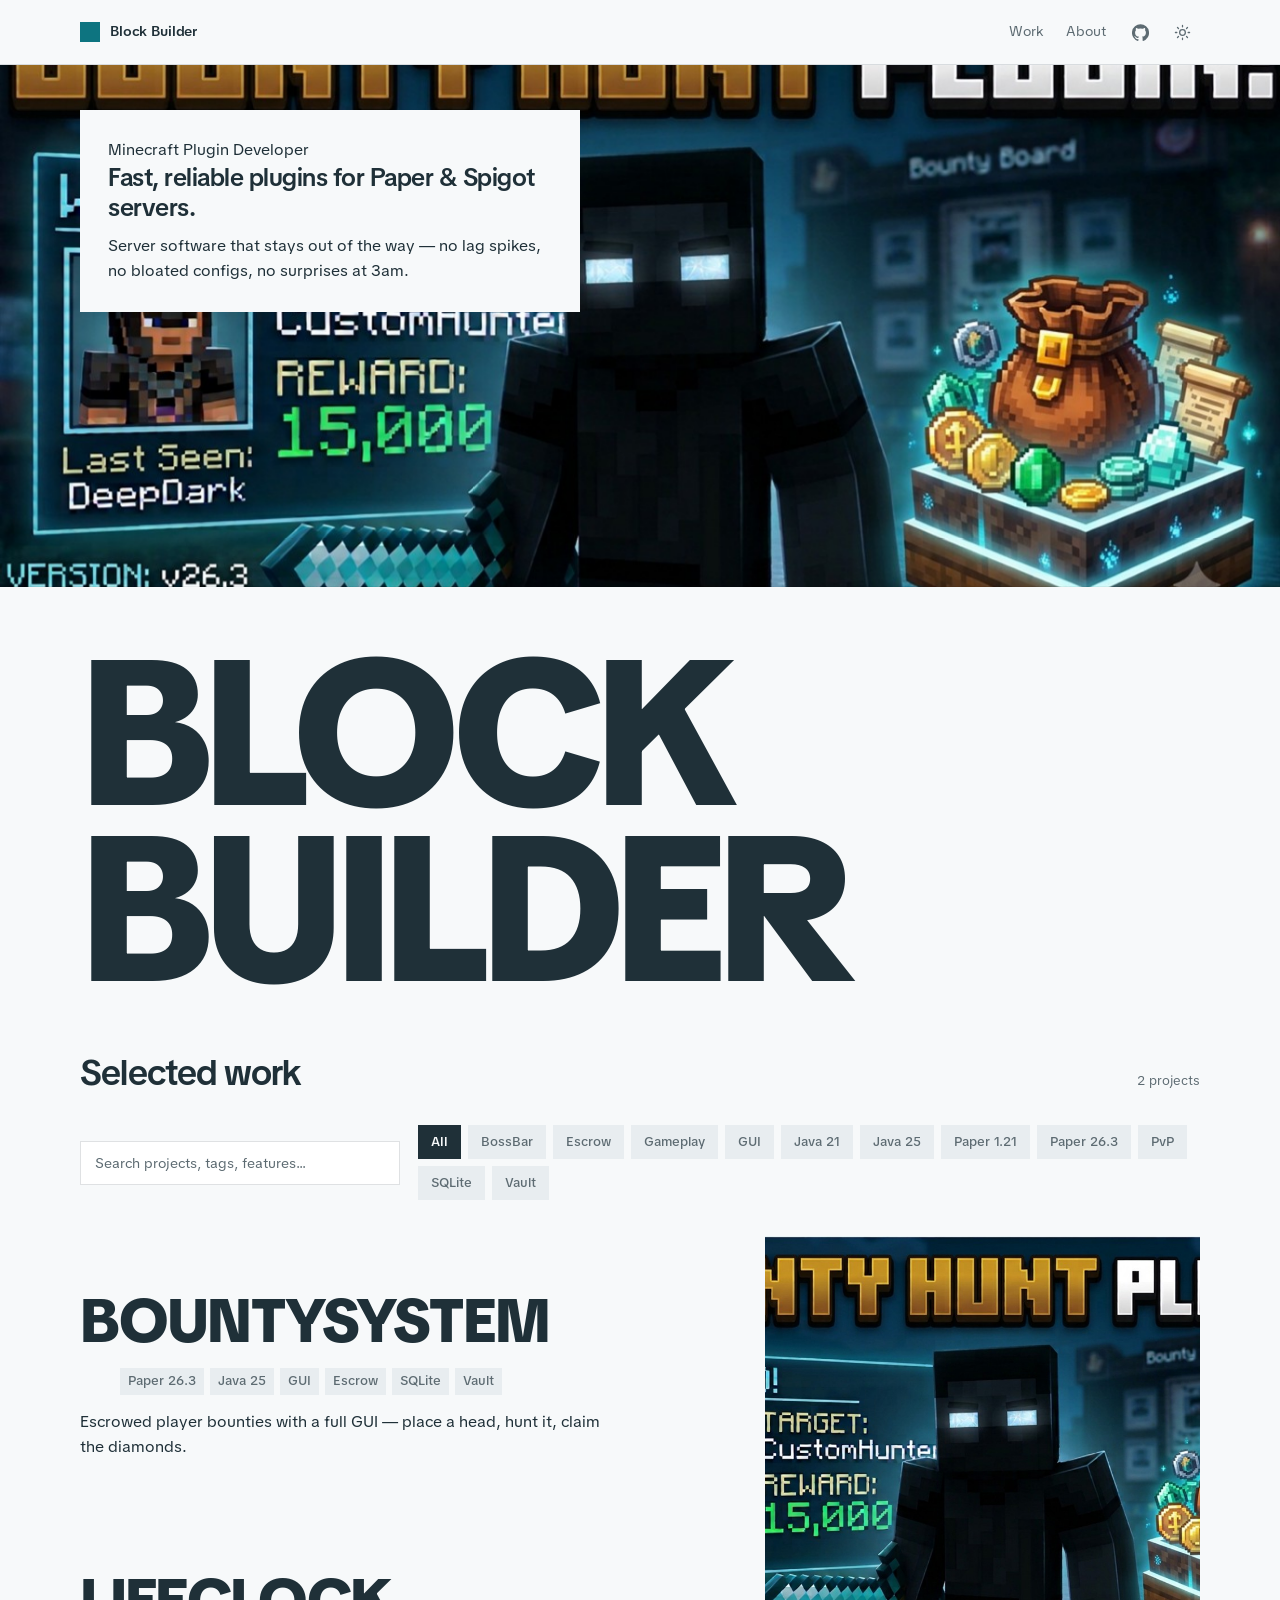
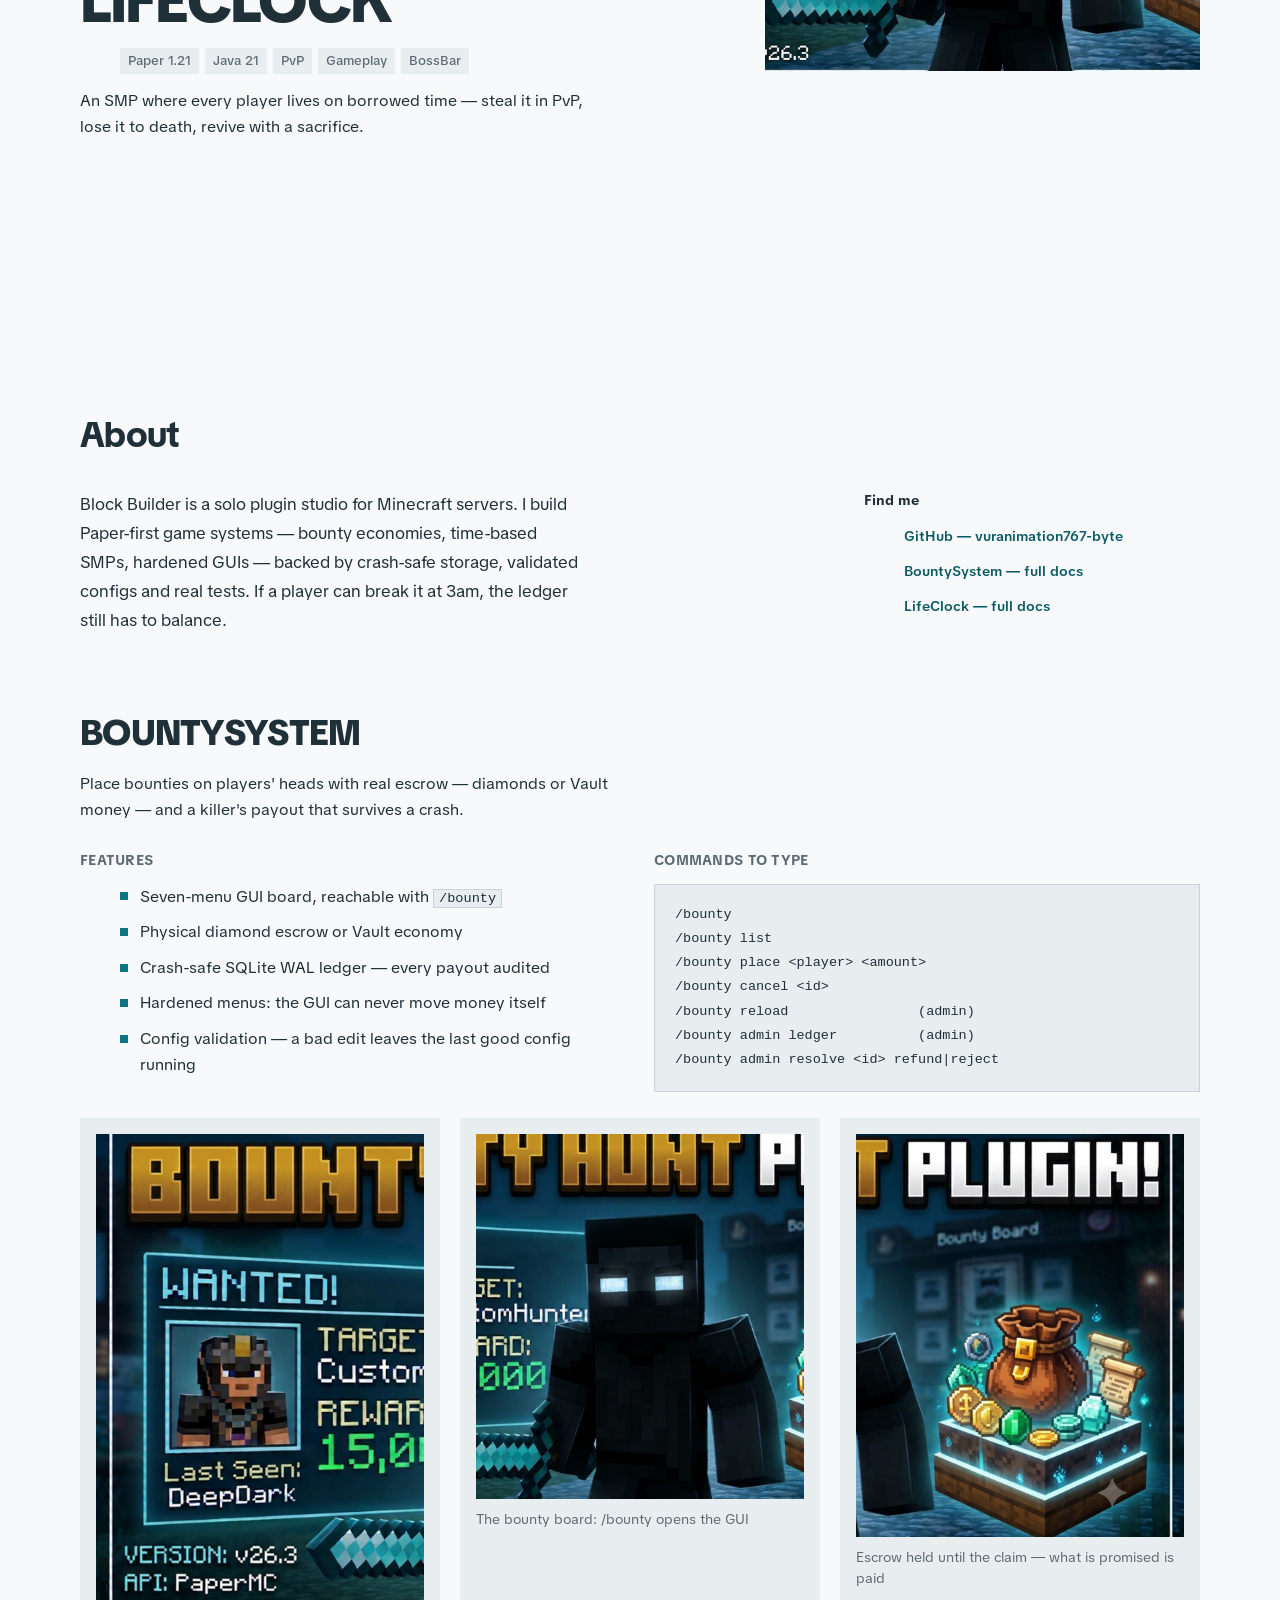
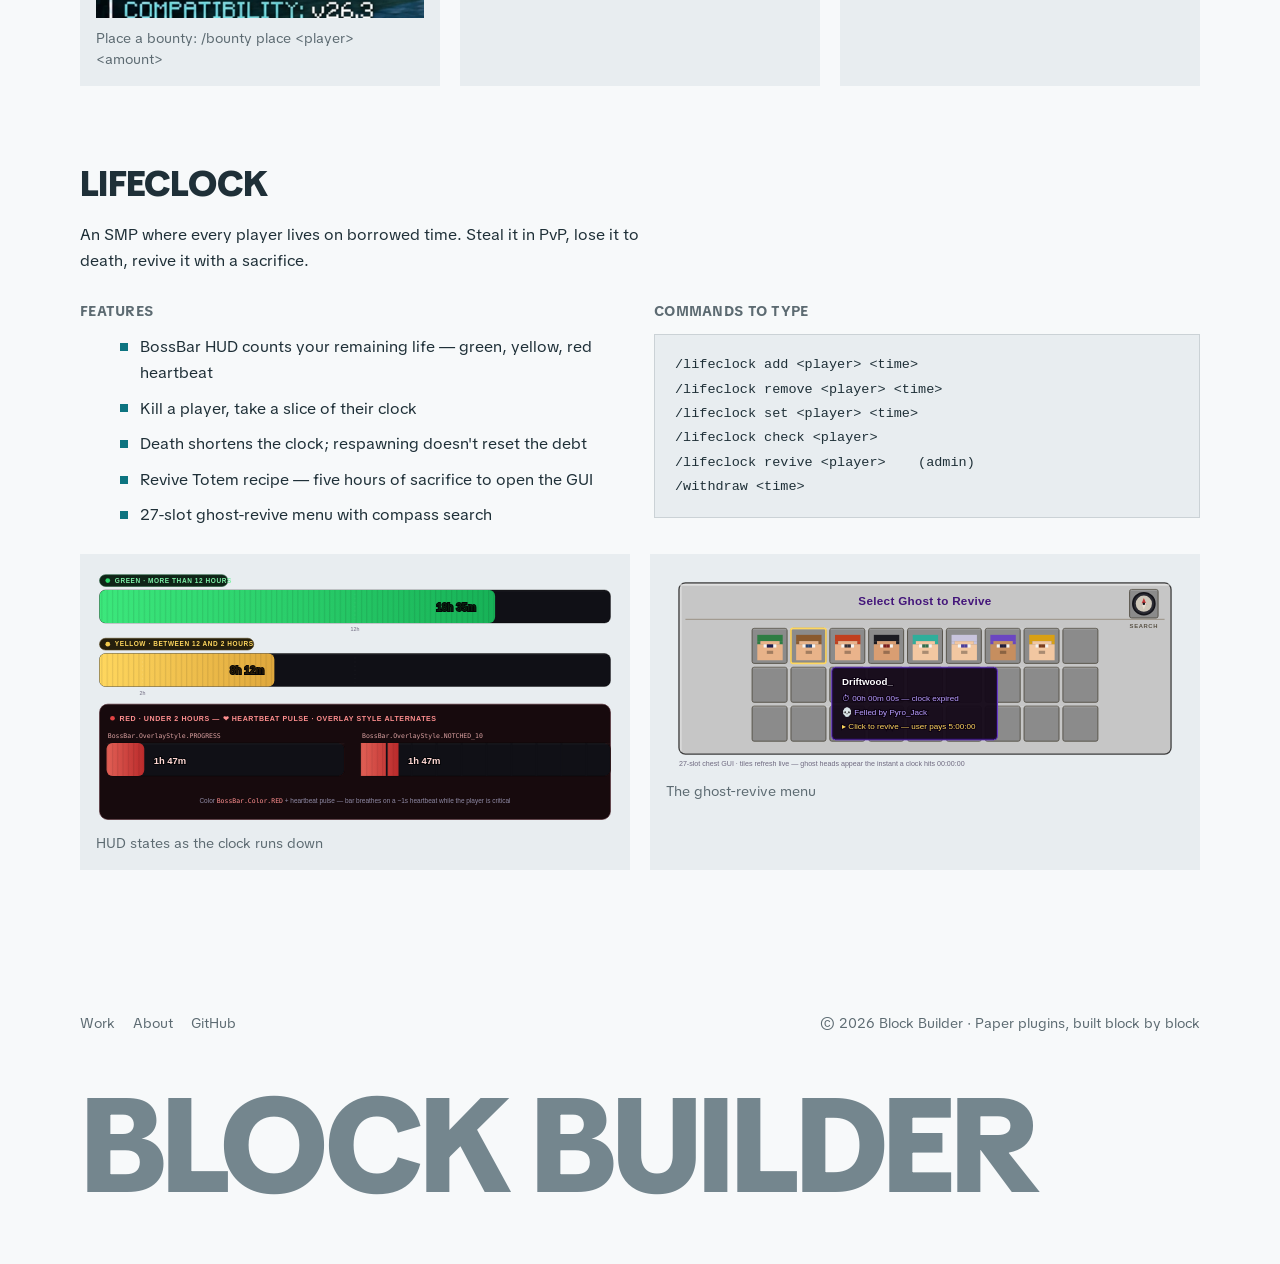
==== index.html @ 0f6481cb "redesign: Block Builder identity, name-monument layout, per-plugin about sections - hero photo + BLO" ====
<!doctype html>
<html lang="en">
<head>
  <meta charset="utf-8">
  <meta name="viewport" content="width=device-width, initial-scale=1">
  <title>Block Builder — Minecraft Plugin Developer</title>
  <meta name="description" content="Custom Paper plugins built for fast, reliable Minecraft servers — BountySystem and LifeClock.">
  <meta property="og:type" content="website">
  <meta property="og:title" content="Block Builder — Minecraft Plugin Developer">
  <meta property="og:description" content="Custom Paper plugins built for fast, reliable Minecraft servers — BountySystem and LifeClock.">
  <meta name="twitter:card" content="summary">
  <meta name="theme-color" content="#f7f9fa">
  <link rel="icon" href="assets/favicon.svg" type="image/svg+xml">
  <link rel="preconnect" href="https://fonts.googleapis.com">
  <link rel="preconnect" href="https://fonts.gstatic.com" crossorigin>
  <link rel="stylesheet" href="https://fonts.googleapis.com/css2?family=TikTok+Sans:wght@300;400;500;600;700;800;900&display=swap">
  <link rel="stylesheet" href="assets/css/style.css">
  <script>
    try {
      var savedTheme = localStorage.getItem("theme");
      document.documentElement.dataset.theme = savedTheme || "light";
    } catch (error) {
      document.documentElement.dataset.theme = "light";
    }
  </script>
</head>
<body id="top">
  <a class="skip-link" href="#work">Skip to work</a>

  <header class="site-header">
    <div class="wrap header-inner">
      <a class="brand" href="#top">
        <span class="brand-mark" aria-hidden="true"></span>
        <span data-site="name">Block Builder</span>
      </a>
      <nav class="nav" aria-label="Primary">
        <a class="nav-link" href="#work">Work</a>
        <a class="nav-link" href="#about">About</a>
        <a class="icon-btn nav-github" href="https://github.com/vuranimation767-byte" data-site-href="github"
          target="_blank" rel="noopener" aria-label="GitHub profile">
          <svg viewBox="0 0 24 24" fill="currentColor" aria-hidden="true"><path d="M12 .5a12 12 0 0 0-3.79 23.4c.6.1.82-.26.82-.58v-2.03c-3.34.73-4.04-1.61-4.04-1.61-.55-1.39-1.33-1.76-1.33-1.76-1.09-.75.08-.73.08-.73 1.2.08 1.84 1.24 1.84 1.24 1.07 1.83 2.8 1.3 3.48 1 .1-.78.42-1.3.76-1.6-2.67-.3-5.47-1.33-5.47-5.93 0-1.31.47-2.38 1.24-3.22-.13-.3-.54-1.52.11-3.18 0 0 1-.32 3.3 1.23a11.5 11.5 0 0 1 6 0c2.28-1.55 3.29-1.23 3.29-1.23.65 1.66.24 2.88.12 3.18.77.84 1.23 1.91 1.23 3.22 0 4.61-2.8 5.62-5.48 5.92.43.37.81 1.1.81 2.22v3.29c0 .32.22.7.82.58A12 12 0 0 0 12 .5Z"/></svg>
        </a>
        <button class="icon-btn theme-btn" type="button" data-theme-toggle aria-label="Switch theme">
          <svg class="i-sun" viewBox="0 0 24 24" fill="none" stroke="currentColor" stroke-width="1.8" stroke-linecap="round" aria-hidden="true"><circle cx="12" cy="12" r="4"/><path d="M12 2v2M12 20v2M4.93 4.93l1.41 1.41M17.66 17.66l1.41 1.41M2 12h2M20 12h2M4.93 19.07l1.41-1.41M17.66 6.34l1.41-1.41"/></svg>
          <svg class="i-moon" viewBox="0 0 24 24" fill="none" stroke="currentColor" stroke-width="1.8" stroke-linecap="round" stroke-linejoin="round" aria-hidden="true"><path d="M21 12.8A8.5 8.5 0 1 1 11.2 3a6.5 6.5 0 0 0 9.8 9.8Z"/></svg>
        </button>
      </nav>
    </div>
  </header>

  <main>
    <section class="hero" aria-label="Introduction">
      <div class="hero-photo">
        <img src="assets/thumbs/bountysystem.jpg" width="1600" height="900" alt="BountySystem key art — a player on a night balcony above a glowing bounty board" fetchpriority="high" decoding="async">
      </div>
      <div class="wrap monument-wrap">
        <h1 class="monument" data-monument><span data-site="name">Block Builder</span></h1>
      </div>
      <div class="hero-plate">
        <p class="hero-role" data-site="role">Minecraft Plugin Developer</p>
        <h2 data-site="headline">Fast, reliable plugins for Paper &amp; Spigot servers.</h2>
        <p class="hero-lede" data-site="tagline">Server software that stays out of the way — no lag spikes, no bloated configs, no surprises at 3am.</p>
      </div>
    </section>

    <section class="work wrap" id="work" aria-labelledby="work-title">
      <div class="section-head">
        <h2 id="work-title">Selected work</h2>
        <span class="count" id="count" aria-live="polite"></span>
      </div>

      <div class="controls">
        <label class="sr-only" for="q">Search projects</label>
        <input class="search" id="q" type="search" placeholder="Search projects, tags, features…" autocomplete="off">
        <div class="chips" id="chips" role="group" aria-label="Filter by tag"></div>
      </div>

      <div class="work-stage">
        <div class="work-names" id="grid"></div>
        <div class="work-frame" aria-hidden="true">
          <img id="frame-img" src="" alt="" decoding="async" width="1600" height="900" hidden>
          <span class="frame-mono" id="frame-mono"></span>
        </div>
      </div>

      <div class="empty" id="empty" hidden>
        <p><strong>No projects match.</strong></p>
        <p class="hint">Try another search or tag.</p>
        <button class="text-btn" id="clear-filters" type="button">Clear filters</button>
      </div>
    </section>

    <section class="about wrap" id="about" aria-labelledby="about-title">
      <h2 id="about-title">About</h2>
      <div class="about-intro">
        <p class="about-lede" data-site="about">Block Builder is a solo plugin studio for Minecraft servers. I build Paper-first game systems — bounty economies, time-based SMPs, hardened GUIs — backed by crash-safe storage, validated configs and real tests. If a player can break it at 3am, the ledger still has to balance.</p>
        <div class="about-links">
          <p class="about-label">Find me</p>
          <ul>
            <li><a href="https://github.com/vuranimation767-byte" data-site-href="github" target="_blank" rel="noopener">GitHub — vuranimation767-byte</a></li>
            <li><a href="project.html?p=bountysystem">BountySystem — full docs</a></li>
            <li><a href="project.html?p=lifeclock">LifeClock — full docs</a></li>
          </ul>
        </div>
      </div>

      <div class="plugin-block" id="about-bountysystem">
        <div class="plugin-head">
          <h3>BountySystem</h3>
          <p>Place bounties on players' heads with real escrow — diamonds or Vault money — and a killer's payout that survives a crash.</p>
        </div>
        <div class="plugin-cols">
          <div class="plugin-col">
            <h4>Features</h4>
            <ul>
              <li>Seven-menu GUI board, reachable with <code>/bounty</code></li>
              <li>Physical diamond escrow or Vault economy</li>
              <li>Crash-safe SQLite WAL ledger — every payout audited</li>
              <li>Hardened menus: the GUI can never move money itself</li>
              <li>Config validation — a bad edit leaves the last good config running</li>
            </ul>
          </div>
          <div class="plugin-col">
            <h4>Commands to type</h4>
            <pre><code>/bounty
/bounty list
/bounty place &lt;player&gt; &lt;amount&gt;
/bounty cancel &lt;id&gt;
/bounty reload                (admin)
/bounty admin ledger          (admin)
/bounty admin resolve &lt;id&gt; refund|reject</code></pre>
          </div>
        </div>
        <div class="plugin-media">
          <figure>
            <img src="assets/img/bounty-poster.jpg" alt="A wanted poster for a player bounty on a night balcony" loading="lazy" decoding="async">
            <figcaption>Place a bounty: /bounty place &lt;player&gt; &lt;amount&gt;</figcaption>
          </figure>
          <figure>
            <img src="assets/img/bounty-board.jpg" alt="A player checking bounty boards by lantern light" loading="lazy" decoding="async">
            <figcaption>The bounty board: /bounty opens the GUI</figcaption>
          </figure>
          <figure>
            <img src="assets/img/bounty-escrow.jpg" alt="Escrowed diamonds beside the bounty board" loading="lazy" decoding="async">
            <figcaption>Escrow held until the claim — what is promised is paid</figcaption>
          </figure>
        </div>
      </div>

      <div class="plugin-block" id="about-lifeclock">
        <div class="plugin-head">
          <h3>LifeClock</h3>
          <p>An SMP where every player lives on borrowed time. Steal it in PvP, lose it to death, revive it with a sacrifice.</p>
        </div>
        <div class="plugin-cols">
          <div class="plugin-col">
            <h4>Features</h4>
            <ul>
              <li>BossBar HUD counts your remaining life — green, yellow, red heartbeat</li>
              <li>Kill a player, take a slice of their clock</li>
              <li>Death shortens the clock; respawning doesn't reset the debt</li>
              <li>Revive Totem recipe — five hours of sacrifice to open the GUI</li>
              <li>27-slot ghost-revive menu with compass search</li>
            </ul>
          </div>
          <div class="plugin-col">
            <h4>Commands to type</h4>
            <pre><code>/lifeclock add &lt;player&gt; &lt;time&gt;
/lifeclock remove &lt;player&gt; &lt;time&gt;
/lifeclock set &lt;player&gt; &lt;time&gt;
/lifeclock check &lt;player&gt;
/lifeclock revive &lt;player&gt;    (admin)
/withdraw &lt;time&gt;</code></pre>
          </div>
        </div>
        <div class="plugin-media">
          <figure>
            <img src="assets/img/bossbar-states.svg" alt="BossBar HUD states: green, yellow and red heartbeat" loading="lazy" decoding="async">
            <figcaption>HUD states as the clock runs down</figcaption>
          </figure>
          <figure>
            <img src="assets/img/revive-gui.svg" alt="Revive GUI — a 27-slot chest menu listing ghosts to revive" loading="lazy" decoding="async">
            <figcaption>The ghost-revive menu</figcaption>
          </figure>
        </div>
      </div>
    </section>
  </main>

  <footer class="site-footer">
    <div class="wrap footer-inner">
      <p class="footer-links">
        <a href="#work">Work</a>
        <a href="#about">About</a>
        <a href="https://github.com/vuranimation767-byte" data-site-href="github" target="_blank" rel="noopener">GitHub</a>
      </p>
      <p class="footer-meta">© <span data-year>2026</span> <span data-site="name">Block Builder</span> · Paper plugins, built block by block</p>
    </div>
    <p class="footer-monument" aria-hidden="true"><span data-site="name">Block Builder</span></p>
  </footer>

  <script type="module" src="assets/js/gallery.js"></script>
</body>
</html>
---- assets/css/style.css ----
/* ==========================================================================
   Tokens
   ========================================================================== */
:root {
  color-scheme: light;
  --bg: #f7f9fa;
  --bg-soft: #e8edf0;
  --card: #ffffff;
  --text: #1f3038;
  --muted: #5d6b72;
  --line: rgba(31, 48, 56, 0.14);
  --line-strong: rgba(31, 48, 56, 0.32);
  --accent: #0d7480;
  --accent-ink: #0a5a64;
  --accent-soft: rgba(13, 116, 128, 0.1);
  --accent-ring: rgba(13, 116, 128, 0.3);
  --danger: #b42318;
  --shadow: none;
  --radius: 0px;
  --wrap: 1120px;
  --header-h: 64px;
  --font: "TikTok Sans", -apple-system, BlinkMacSystemFont, "Segoe UI", Roboto, Helvetica, Arial, sans-serif;
/* taste-skill-ignore: the --mono token is used only for literal code blocks */
  --mono: ui-monospace, SFMono-Regular, Menlo, Consolas, "Liberation Mono", monospace; /* taste-skill-ignore: literal code blocks only */
}

[data-theme="dark"] {
  color-scheme: dark;
  --bg: #0d0e10;
  --bg-soft: #16191c;
  --card: #1f3038;
  --text: #f2f7f9;
  --muted: #9db4bd;
  --line: rgba(242, 247, 249, 0.16);
  --line-strong: rgba(242, 247, 249, 0.32);
  --accent: #2fb6c3;
  --accent-ink: #59d2dd;
  --accent-soft: rgba(47, 182, 195, 0.14);
  --accent-ring: rgba(47, 182, 195, 0.35);
  --danger: #f97066;
}

/* ==========================================================================
   Base
   ========================================================================== */
*,
*::before,
*::after {
  box-sizing: border-box;
}

* {
  margin: 0;
}

[hidden] {
  display: none !important;
}

html {
  -webkit-text-size-adjust: 100%;
  scroll-behavior: smooth;
  scroll-padding-top: calc(var(--header-h) + 24px);
}

body {
  position: relative;
  isolation: isolate;
  min-height: 100dvh;
  background: var(--bg);
  color: var(--text);
  font-family: var(--font);
  font-size: 16px;
  line-height: 1.55;
  -webkit-font-smoothing: antialiased;
  -moz-osx-font-smoothing: grayscale;
}

img,
svg,
video,
iframe {
  display: block;
  max-width: 100%;
}

input,
button,
textarea,
select {
  font: inherit;
  color: inherit;
}

button {
  cursor: pointer;
  background: none;
  border: 0;
}

a {
  color: inherit;
  text-decoration: none;
}

p,
h1,
h2,
h3,
h4 {
  overflow-wrap: break-word;
}

::selection {
  background: var(--accent-soft);
  color: var(--text);
}

:where(a, button, input, textarea, select):focus-visible {
  outline: 2px solid var(--accent);
  outline-offset: 2px;
  border-radius: 0;
}

.wrap {
  width: min(100% - 48px, var(--wrap));
  margin-inline: auto;
}

.sr-only {
  position: absolute;
  width: 1px;
  height: 1px;
  padding: 0;
  margin: -1px;
  overflow: hidden;
  clip: rect(0, 0, 0, 0);
  white-space: nowrap;
  border: 0;
}

.skip-link {
  position: fixed;
  top: 12px;
  left: 12px;
  z-index: 200;
  padding: 10px 16px;
  background: var(--text);
  color: var(--bg);
  font-size: 13px;
  font-weight: 600;
  transform: translateY(-150%);
  transition: transform 0.18s ease;
}

.skip-link:focus-visible {
  transform: translateY(0);
}

.muted {
  color: var(--muted);
}

/* ==========================================================================
   Header
   ========================================================================== */
.site-header {
  position: sticky;
  top: 0;
  z-index: 50;
  background: var(--bg);
  border-bottom: 1px solid var(--line); /* taste-skill-ignore: sticky bar boundary */
  transition: transform 0.28s ease;
}

.site-header.is-hidden {
  transform: translateY(-100%);
}

.header-inner {
  display: flex;
  align-items: center;
  justify-content: space-between;
  gap: 16px;
  height: var(--header-h);
}

.brand {
  display: inline-flex;
  align-items: center;
  gap: 10px;
  font-size: 14px;
  font-weight: 600;
  letter-spacing: -0.01em;
  min-width: 0;
}

.brand > span:last-child {
  overflow: hidden;
  text-overflow: ellipsis;
  white-space: nowrap;
}

.brand-mark {
  flex: none;
  width: 20px;
  height: 20px;
  background: var(--accent);
}

.nav {
  display: flex;
  align-items: center;
  gap: 2px;
}

.nav-link {
  padding: 8px 10px;
  font-size: 14px;
  color: var(--muted);
  transition: color 0.15s ease, background-color 0.15s ease;
}

.nav-link:hover {
  color: var(--text);
  background: var(--bg-soft);
}

.icon-btn {
  display: inline-grid;
  place-items: center;
  width: 36px;
  height: 36px;
  color: var(--muted);
  background: transparent;
  transition: color 0.15s ease, background-color 0.15s ease;
}

.icon-btn:hover {
  color: var(--text);
  background: var(--bg-soft);
}

.icon-btn svg {
  width: 17px;
  height: 17px;
}

.nav .icon-btn {
  margin-left: 4px;
}

.i-moon {
  display: none;
}

[data-theme="dark"] .i-sun {
  display: none;
}

[data-theme="dark"] .i-moon {
  display: block;
}

/* ==========================================================================
   Buttons
   ========================================================================== */
.btn {
  display: inline-flex;
  align-items: center;
  justify-content: center;
  gap: 8px;
  height: 42px;
  padding: 0 18px;
  border: 1px solid transparent;
  border-radius: var(--radius);
  font-size: 14px;
  font-weight: 600;
  letter-spacing: -0.01em;
  white-space: nowrap;
  transition: transform 0.16s ease, opacity 0.16s ease, border-color 0.16s ease, background-color 0.16s ease;
}

.btn:active {
  transform: scale(0.985);
}

.btn:disabled {
  opacity: 0.55;
  cursor: default;
  transform: none;
}

.btn-primary {
  background: var(--text);
  color: var(--bg);
}

.btn-primary:hover {
  opacity: 0.88;
}

.btn-ghost {
  border-color: var(--line-strong);
  background: var(--card);
  color: var(--text);
}

.btn-ghost:hover {
  border-color: var(--muted);
}

.btn-sm {
  height: 36px;
  padding: 0 14px;
  font-size: 13px;
}

.text-btn {
  padding: 0;
  font-size: 12.5px;
  color: var(--muted);
  text-align: left;
  transition: color 0.15s ease;
}

.text-btn:hover {
  color: var(--text);
}

.danger-text {
  color: var(--danger);
}

.danger-text:hover {
  color: var(--danger);
  opacity: 0.8;
}

/* ==========================================================================
   Hero — the name as a monument
   ========================================================================== */
.hero {
  position: relative; /* plate is positioned against the hero, not the clipped photo */
  padding: 0 0 clamp(24px, 4vw, 48px);
  overflow-x: clip;
}

.hero-photo {
  position: relative;
  height: clamp(300px, 58vh, 620px);
  overflow: hidden;
  background: #0c0e10;
}

.hero-photo img {
  width: 100%;
  height: 100%;
  object-fit: cover;
}

.hero-plate {
  position: absolute;
  top: clamp(20px, 3.5vw, 48px);
  left: max(24px, calc((100% - var(--wrap)) / 2));
  max-width: min(500px, calc(100% - 48px));
  padding: clamp(18px, 2.2vw, 28px);
  background: var(--bg);
}

.hero-plate h2 {
  font-size: clamp(20px, 2.3vw, 25px);
  font-weight: 600;
  line-height: 1.2;
  letter-spacing: -0.02em;
}

.hero-lede {
  max-width: 46ch;
  margin-top: 10px;
  font-size: 16px;
  line-height: 1.6;
  color: var(--text);
}

.monument-wrap {
  width: 100%;
  max-width: none;
  margin-top: clamp(20px, 3vw, 36px);
  padding-inline: max(24px, calc((100% - var(--wrap)) / 2));
}

@media (prefers-reduced-motion: no-preference) {
  .monument-wrap {
    animation: monument-rise 0.5s cubic-bezier(0.22, 0.61, 0.36, 1) both;
  }

  .hero-photo img {
    animation: photo-settle 0.6s ease-out both;
  }

  .hero-plate {
    animation: monument-rise 0.5s cubic-bezier(0.22, 0.61, 0.36, 1) 0.12s both;
  }

  .work .section-head,
  .work .controls {
    animation: monument-rise 0.45s ease 0.18s both;
  }

  .plugin-media figure {
    opacity: 0;
    transform: translateY(14px);
    transition: opacity 0.4s ease, transform 0.4s ease;
  }

  .plugin-media figure.in {
    opacity: 1;
    transform: none;
  }

  .plugin-media figure:nth-child(2) {
    transition-delay: 0.07s;
  }

  .plugin-media figure:nth-child(3) {
    transition-delay: 0.14s;
  }
}

@keyframes monument-rise {
  from {
    opacity: 0;
    transform: translateY(24px);
  }
}

@keyframes photo-settle {
  from {
    transform: scale(1.04);
  }
}

.monument {
  width: min-content;
  font-size: clamp(64px, 17vw, 280px);
  font-weight: 800;
  line-height: 0.86;
  letter-spacing: -0.05em;
  text-transform: uppercase;
  transform: scale(var(--monument-scale, 1));
  transform-origin: left bottom;
}

/* ==========================================================================
   Gallery controls
   ========================================================================== */
.work {
  padding-bottom: 8px;
}

.section-head {
  display: flex;
  align-items: baseline;
  justify-content: space-between;
  gap: 16px;
  margin-bottom: 20px;
}

.section-head h2 {
  font-size: clamp(28px, 3.4vw, 36px);
  font-weight: 600;
  letter-spacing: -0.022em;
}

.count {
  font-size: 13px;
  color: var(--muted);
  font-variant-numeric: tabular-nums;
}

.controls {
  display: flex;
  align-items: center;
  gap: 16px;
  margin-bottom: clamp(20px, 3vw, 32px);
}

.search {
  flex: 0 1 320px;
  height: 44px;
  padding: 0 14px;
  background: var(--card);
  /* taste-skill-ignore: form field */
  border: 1px solid var(--line);
  border-radius: var(--radius);
  color: var(--text);
  font-size: 14px;
  transition: border-color 0.15s ease;
}

.search:focus {
  outline: none;
  border-color: var(--accent);
}

.search::placeholder {
  color: var(--muted);
}

.chips {
  display: flex;
  flex-wrap: wrap;
  align-items: center;
  gap: 7px;
  flex: 1;
  min-width: 0;
  padding: 4px 2px;
}

.chip {
  flex: none;
  height: 34px;
  padding: 0 13px;
  border: 0;
  background: var(--bg-soft);
  color: var(--muted);
  font-size: 13px;
  font-weight: 500;
  transition: color 0.15s ease, background-color 0.15s ease;
}

.chip:hover {
  color: var(--text);
}

.chip[aria-pressed="true"] {
  color: var(--bg);
  background: var(--text);
  font-weight: 600;
}

/* ==========================================================================
   Work — names passing a held square
   ========================================================================== */
.work-stage {
  display: grid;
  grid-template-columns: minmax(0, 1fr) min(450px, 34vw);
  gap: clamp(32px, 5vw, 72px);
  align-items: start;
}

.work-names {
  min-width: 0;
}

.work-frame {
  position: sticky;
  top: calc(var(--header-h) + 48px);
  aspect-ratio: 1;
  overflow: hidden;
  background: var(--bg-soft);
}

.work-frame img {
  width: 100%;
  height: 100%;
  object-fit: cover;
  transition: opacity 0.24s ease;
}

.frame-mono {
  position: absolute;
  inset: 0;
  display: grid;
  place-items: center;
  font-size: clamp(72px, 9vw, 140px);
  font-weight: 800;
  letter-spacing: -0.04em;
  color: var(--line-strong);
  user-select: none;
}

.name-entry {
  padding: clamp(30px, 4.5vw, 56px) 0;
}

@media (prefers-reduced-motion: no-preference) {
  .name-entry {
    animation: name-in 0.42s cubic-bezier(0.22, 0.61, 0.36, 1) backwards;
  }
}

@keyframes name-in {
  from {
    opacity: 0;
    transform: translateY(20px);
  }
}

.name-title {
  font-size: clamp(34px, 4.8vw, 68px);
  font-weight: 800;
  line-height: 0.95;
  letter-spacing: -0.03em;
  text-transform: uppercase;
}

.name-title a {
  transition: color 0.16s ease;
}

@media (hover: hover) {
  .name-title a:hover {
    color: var(--accent-ink);
  }
}

.name-line {
  max-width: 52ch;
  margin-top: 14px;
  font-size: 16px;
  line-height: 1.6;
  color: var(--text);
}

.name-meta {
  display: flex;
  flex-wrap: wrap;
  align-items: center;
  gap: 10px 16px;
  margin-top: 18px;
}

.views {
  display: inline-flex;
  align-items: center;
  gap: 4px;
  flex: none;
  font-size: 13px;
  color: var(--muted);
  font-variant-numeric: tabular-nums;
  white-space: nowrap;
}

.views svg {
  width: 13px;
  height: 13px;
  opacity: 0.75;
}

.tags {
  display: flex;
  flex-wrap: wrap;
  gap: 6px;
  list-style: none;
}

.tag {
  padding: 3px 8px;
  background: var(--bg-soft);
  font-size: 13px;
  font-weight: 500;
  color: var(--muted);
  white-space: nowrap;
}

.name-go {
  font-size: 13.5px;
  font-weight: 600;
  color: var(--accent-ink);
  transition: color 0.15s ease;
}

.name-go:hover {
  text-decoration: underline;
  text-underline-offset: 3px;
}

.empty {
  display: grid;
  justify-items: center;
  gap: 16px;
  margin-top: 24px;
  padding: 64px 24px;
  background: var(--bg-soft);
  text-align: center;
  color: var(--muted);
  font-size: 14px;
}

.empty strong {
  color: var(--text);
  font-weight: 600;
}

/* ==========================================================================
   About + footer
   ========================================================================== */
.about {
  margin-top: clamp(72px, 9vw, 128px);
  padding: clamp(56px, 7vw, 88px) 0 0;
}

.about h2 {
  font-size: clamp(28px, 3.4vw, 36px);
  font-weight: 700;
  letter-spacing: -0.02em;
}

@media (prefers-reduced-motion: no-preference) {
  .about-intro,
  .plugin-block {
    opacity: 0;
    transform: translateY(16px);
    transition: opacity 0.42s ease, transform 0.42s ease;
  }

  .about-intro.in,
  .plugin-block.in {
    opacity: 1;
    transform: none;
  }
}

.about-intro {
  display: grid;
  grid-template-columns: minmax(0, 45%) minmax(0, 30%);
  justify-content: space-between;
  gap: 32px;
  margin-top: 28px;
}

.about-lede {
  font-size: 17px;
  line-height: 1.7;
  color: var(--text);
}

.about-label {
  font-size: 14px;
  font-weight: 700;
  margin-bottom: 12px;
}

.about-links ul {
  display: grid;
  gap: 10px;
  list-style: none;
}

.about-links a {
  font-size: 14px;
  font-weight: 600;
  color: var(--accent-ink);
}

.about-links a:hover {
  text-decoration: underline;
  text-underline-offset: 3px;
}

.plugin-block {
  margin-top: clamp(44px, 5.5vw, 72px);
}

.plugin-head h3 {
  font-size: clamp(26px, 3vw, 36px);
  font-weight: 800;
  letter-spacing: -0.02em;
  text-transform: uppercase;
}

.plugin-head p {
  max-width: 58ch;
  margin-top: 10px;
  font-size: 16px;
  line-height: 1.65;
  color: var(--text);
}

.plugin-cols {
  display: grid;
  grid-template-columns: 1fr 1fr;
  gap: 28px;
  margin-top: 26px;
}

.plugin-col h4 {
  margin-bottom: 12px;
  font-size: 14px;
  font-weight: 700;
  letter-spacing: 0.02em;
  color: var(--muted);
  text-transform: uppercase;
}

.plugin-col ul {
  display: grid;
  gap: 10px;
  list-style: none;
  font-size: 16px;
  line-height: 1.6;
}

.plugin-col li {
  position: relative;
  padding-left: 20px;
}

.plugin-col li::before {
  content: "";
  position: absolute;
  left: 0;
  top: 0.55em;
  width: 8px;
  height: 8px;
  background: var(--accent);
}

.plugin-col pre {
  padding: 18px 20px;
  overflow-x: auto;
  /* taste-skill-ignore: literal command list = code field */
  border: 1px solid var(--line);
  background: var(--bg-soft);
  font-family: var(--mono);
  font-size: 13.5px;
  line-height: 1.8;
}

.plugin-col :not(pre) > code {
  padding: 1px 5px;
  border: 1px solid var(--line);
  background: var(--bg-soft);
  font-family: var(--mono);
  font-size: 0.85em;
}

.plugin-media {
  display: grid;
  grid-template-columns: repeat(auto-fit, minmax(240px, 1fr));
  gap: 20px;
  margin-top: 26px;
}

.plugin-media figure {
  padding: 16px;
  background: var(--bg-soft);
}

.plugin-media img {
  width: 100%;
  height: auto;
}

.plugin-media figcaption {
  margin-top: 10px;
  font-size: 13.5px;
  color: var(--muted);
}

.site-footer {
  margin-top: clamp(72px, 9vw, 120px);
  padding: 28px 0 40px;
}

.footer-inner {
  display: flex;
  flex-wrap: wrap;
  justify-content: space-between;
  gap: 12px 24px;
  font-size: 13.5px;
  color: var(--muted);
}

.footer-links {
  display: flex;
  gap: 18px;
}

.footer-inner a:hover {
  color: var(--text);
}

.footer-monument {
  margin-top: clamp(28px, 4vw, 56px);
  padding-inline: max(12px, calc((100% - var(--wrap)) / 2));
  overflow: hidden;
  font-size: clamp(40px, 10.4vw, 215px);
  font-weight: 800;
  line-height: 0.92;
  letter-spacing: -0.04em;
  text-transform: uppercase;
  white-space: nowrap;
  color: #74868e; /* tonal monument, kept ≥3:1 against --bg for large display type */
  user-select: none;
}

[data-theme="dark"] .footer-monument {
  color: #566970;
}

@media (prefers-reduced-motion: no-preference) {
  .footer-monument {
    opacity: 0;
    transform: translateY(24px);
    transition: opacity 0.5s ease, transform 0.5s ease;
  }

  .footer-monument.in {
    opacity: 1;
    transform: none;
  }
}

/* ==========================================================================
   Detail page
   ========================================================================== */
.detail {
  width: min(100% - 48px, 860px);
  padding: 28px 0 96px;
}

.loading {
  padding: 96px 0;
  color: var(--muted);
  font-size: 14px;
}

.back {
  display: inline-flex;
  align-items: center;
  gap: 6px;
  margin-bottom: 22px;
  font-size: 13px;
  color: var(--muted);
  transition: color 0.15s ease;
}

.back:hover {
  color: var(--text);
}

.detail-media {
  position: relative;
  aspect-ratio: 16 / 9;
  overflow: hidden;
  margin-bottom: 34px;
  border-radius: var(--radius);
  background: #0c0e10;
}

.video-facade {
  position: relative;
  display: block;
  width: 100%;
  height: 100%;
  padding: 0;
  overflow: hidden;
  background: #0c0e10;
}

.video-facade img {
  position: absolute;
  inset: 0;
  width: 100%;
  height: 100%;
  object-fit: cover;
  transition: transform 0.5s cubic-bezier(0.22, 0.61, 0.36, 1);
}

.video-facade::after {
  content: "";
  position: absolute;
  inset: 0;
  background: linear-gradient(to top, rgba(0, 0, 0, 0.45), transparent 45%); /* taste-skill-ignore: neutral scrim over a photo */
  pointer-events: none;
}

.video-facade:hover img {
  transform: scale(1.02);
}

.play {
  position: absolute;
  top: 50%;
  left: 50%;
  z-index: 2;
  display: grid;
  place-items: center;
  width: 64px;
  height: 64px;
  border: 1px solid rgba(255, 255, 255, 0.35);
  border-radius: 50%;
  background: rgba(13, 14, 16, 0.6);
  color: #fff;
  transform: translate(-50%, -50%);
  transition: transform 0.18s ease, background-color 0.18s ease;
}

.video-facade:hover .play {
  transform: translate(-50%, -50%) scale(1.06);
  background: rgba(13, 14, 16, 0.78);
}

.play svg {
  width: 22px;
  height: 22px;
  margin-left: 3px;
}

.facade-label {
  position: absolute;
  right: 16px;
  bottom: 14px;
  z-index: 2;
  padding: 4px 10px;
  border: 1px solid rgba(255, 255, 255, 0.22);
  background: rgba(13, 14, 16, 0.7);
  font-size: 11.5px;
  font-weight: 500;
  color: rgba(255, 255, 255, 0.9);
}

.detail-media iframe {
  width: 100%;
  height: 100%;
  border: 0;
}

.video-player,
.video-still {
  width: 100%;
  height: 100%;
  object-fit: cover;
}

.detail-head h1 {
  font-size: clamp(2rem, 4.6vw, 2.9rem);
  font-weight: 700;
  line-height: 1.08;
  letter-spacing: -0.03em;
}

.detail-tagline {
  max-width: 62ch;
  margin-top: 10px;
  font-size: 16.5px;
  line-height: 1.55;
  color: var(--muted);
}

.meta-row {
  display: flex;
  flex-wrap: wrap;
  align-items: center;
  gap: 8px 12px;
  margin-top: 18px;
  font-size: 12.5px;
  color: var(--muted);
}

.meta-row .tags {
  margin: 0;
  padding: 0;
}

.meta-dot {
  opacity: 0.55;
}

.actions {
  display: flex;
  flex-wrap: wrap;
  gap: 10px;
  margin-top: 24px;
}

.prose {
  margin-top: 46px;
  max-width: 720px;
  font-size: 16px;
  line-height: 1.72;
}

.prose > :first-child {
  margin-top: 0;
}

.prose h2 {
  margin: 38px 0 10px;
  font-size: 19px;
  font-weight: 600;
  letter-spacing: -0.018em;
}

.prose h3 {
  margin: 26px 0 8px;
  font-size: 16px;
  font-weight: 600;
}

.prose p {
  margin: 0 0 15px;
}

.prose ul,
.prose ol {
  margin: 0 0 16px;
  padding-left: 22px;
}

.prose li {
  margin: 6px 0;
}

.prose a {
  color: var(--accent-ink);
  text-decoration: underline;
  text-decoration-thickness: 1px;
  text-underline-offset: 3px;
}

.prose strong {
  font-weight: 600;
}

.prose code {
  padding: 2px 5px;
  border: 1px solid var(--line);
  border-radius: 5px;
  background: var(--bg-soft);
  font-family: var(--mono);
  font-size: 0.85em;
}

.prose pre {
  margin: 0 0 18px;
  padding: 16px;
  overflow-x: auto;
  /* taste-skill-ignore: literal code block */
  border: 1px solid var(--line);
  border-radius: 12px;
  background: var(--bg-soft);
}

.prose pre code {
  padding: 0;
  border: 0;
  background: none;
}

.prose blockquote {
  margin: 0 0 16px;
  padding-left: 14px;
  border-left: 2px solid var(--accent);
  color: var(--muted);
}

.prose hr {
  margin: 28px 0;
  border: 0;
  border-top: 1px solid var(--line); /* taste-skill-ignore: markdown document separator */
}

.comments {
  max-width: 720px;
  margin-top: 64px;
  padding-top: 32px;
}

.comments h2 {
  font-size: 18px;
  font-weight: 600;
  letter-spacing: -0.02em;
}

.comments-hint {
  margin-top: 6px;
  margin-bottom: 20px;
  font-size: 13px;
  color: var(--muted);
}

.comments-hint a {
  color: var(--accent-ink);
}

.giscus-host {
  min-height: 120px;
}

.giscus-host .giscus {
  max-width: 100%;
}

.notfound {
  max-width: 520px;
  padding: 96px 0 140px;
}

.notfound h1 {
  font-size: clamp(1.8rem, 5vw, 2.4rem);
  font-weight: 600;
  letter-spacing: -0.03em;
}

.notfound p {
  margin-top: 12px;
  color: var(--muted);
  font-size: 15px;
}

.notfound .btn {
  margin-top: 24px;
}

/* ==========================================================================
   Admin
   ========================================================================== */
.admin-page {
  background: var(--bg);
}

.admin-bar {
  position: sticky;
  top: 0;
  z-index: 60;
  background: var(--bg);
  border-bottom: 1px solid var(--line); /* taste-skill-ignore: sticky bar boundary */
}

.admin-bar-inner {
  display: flex;
  flex-wrap: wrap;
  align-items: center;
  justify-content: space-between;
  gap: 10px;
  width: min(100% - 48px, 1280px);
  min-height: 60px;
  margin-inline: auto;
  padding: 10px 0;
}

.admin-actions {
  display: flex;
  align-items: center;
  gap: 6px;
}

.admin-actions .icon-btn {
  width: 34px;
  height: 34px;
}

.status-chip {
  display: inline-flex;
  align-items: center;
  height: 24px;
  margin-right: 4px;
  padding: 0 9px;
  border-radius: 999px;
  background: var(--accent-soft);
  color: var(--accent-ink);
  font-size: 11px;
  font-weight: 600;
}

.admin-shell {
  display: grid;
  grid-template-columns: 316px minmax(0, 1fr);
  width: min(100% - 48px, 1280px);
  min-height: calc(100dvh - 132px);
  margin: 24px auto 48px;
  overflow: hidden;
  background: var(--card);
  border: 1px solid var(--line);
  border-radius: 16px;
}

.admin-side {
  display: flex;
  flex-direction: column;
  min-height: 0;
  background: var(--bg-soft);
  border-right: 1px solid var(--line); /* taste-skill-ignore: editor pane division */
}

.admin-side-head {
  display: flex;
  align-items: center;
  justify-content: space-between;
  gap: 10px;
  padding: 16px;
  border-bottom: 1px solid var(--line); /* taste-skill-ignore: panel header rule */
}

.admin-side-head h1 {
  font-size: 14px;
  font-weight: 600;
  letter-spacing: -0.01em;
}

.side-count {
  margin-left: 4px;
  font-size: 12px;
  font-weight: 500;
  color: var(--muted);
}

.draft-banner {
  display: flex;
  align-items: center;
  justify-content: space-between;
  gap: 10px;
  padding: 10px 16px;
  border-bottom: 1px solid var(--line); /* taste-skill-ignore: panel header rule */
  background: var(--accent-soft);
  font-size: 11.5px;
  color: var(--accent-ink);
}

.project-list {
  flex: 1;
  min-height: 0;
  overflow-y: auto;
  padding: 6px;
}

.project-item {
  display: block;
  width: 100%;
  padding: 10px 11px;
  border-radius: 9px;
  text-align: left;
  transition: background-color 0.14s ease;
}

.project-item:hover {
  background: var(--card);
}

.project-item.active {
  background: var(--card);
  border-left: 2px solid var(--accent);
}

.pi-title {
  display: block;
  overflow: hidden;
  font-size: 13.5px;
  font-weight: 600;
  text-overflow: ellipsis;
  white-space: nowrap;
}

.pi-meta {
  display: block;
  margin-top: 2px;
  overflow: hidden;
  font-size: 11.5px;
  color: var(--muted);
  text-overflow: ellipsis;
  white-space: nowrap;
}

.admin-side-foot {
  display: flex;
  flex-direction: column;
  align-items: flex-start;
  gap: 8px;
  padding: 13px 16px;
  border-top: 1px solid var(--line); /* taste-skill-ignore: list row rule */
}

.side-note {
  margin-top: 2px;
  font-size: 11px;
  line-height: 1.45;
  color: var(--muted);
}

.project-list .side-note {
  padding: 10px 11px;
}

.admin-editor {
  min-width: 0;
  padding: 26px 30px 32px;
}

.editor-head {
  display: flex;
  align-items: center;
  justify-content: space-between;
  gap: 16px;
  margin-bottom: 20px;
}

.editor-head h2 {
  overflow: hidden;
  font-size: 18px;
  font-weight: 600;
  letter-spacing: -0.02em;
  text-overflow: ellipsis;
  white-space: nowrap;
}

.editor-empty {
  min-height: 360px;
  align-content: center;
}

.field {
  margin-bottom: 15px;
}

.field > label,
.field-label-row > label {
  display: flex;
  align-items: baseline;
  gap: 7px;
  margin-bottom: 6px;
  font-size: 12.5px;
  font-weight: 600;
  letter-spacing: -0.005em;
}

.label-hint {
  font-size: 11px;
  font-weight: 400;
  color: var(--muted);
}

.field input,
.field textarea {
  width: 100%;
  border: 1px solid var(--line-strong);
  border-radius: 9px;
  background: var(--bg);
  color: var(--text);
  font-size: 13.5px;
  transition: border-color 0.15s ease, box-shadow 0.15s ease;
}

.field input {
  height: 39px;
  padding: 0 11px;
}

.field textarea {
  min-height: 280px;
  padding: 11px;
  resize: vertical;
  font-family: var(--mono); /* taste-skill-ignore: markdown body editor */
  font-size: 12.5px;
  line-height: 1.65;
}

.field input:focus,
.field textarea:focus {
  outline: none;
  border-color: var(--accent);
  box-shadow: 0 0 0 3px var(--accent-soft); /* taste-skill-ignore: focus state */
}

.field input[aria-invalid="true"],
.field textarea[aria-invalid="true"] {
  border-color: var(--danger);
}

.field-row {
  display: grid;
  grid-template-columns: 1fr 1fr;
  gap: 15px;
}

.field-error {
  margin-top: 5px;
  font-size: 11.5px;
  color: var(--danger);
}

.field-error:empty {
  display: none;
}

.hint {
  margin-top: 5px;
  font-size: 11.5px;
  line-height: 1.5;
  color: var(--muted);
}

.hint code {
  font-family: var(--mono);
  font-size: 0.95em;
}

.video-hint {
  margin-top: 5px;
  font-size: 11.5px;
  color: var(--accent-ink);
}

.video-hint.is-error {
  color: var(--danger);
}

.video-hint:empty {
  display: none;
}

.thumb-field {
  display: flex;
  align-items: flex-start;
  gap: 12px;
}

.thumb-field-body {
  flex: 1;
  min-width: 0;
}

.thumb-preview {
  position: relative;
  flex: none;
  width: 128px;
  aspect-ratio: 16 / 9;
  overflow: hidden;
  border: 1px solid var(--line);
  border-radius: 8px;
  background: var(--bg-soft);
}

.thumb-preview img {
  position: relative;
  z-index: 1;
  width: 100%;
  height: 100%;
  object-fit: cover;
}

.thumb-preview span {
  position: absolute;
  inset: 0;
  display: grid;
  place-items: center;
  font-size: 10px;
  color: var(--muted);
}

.check {
  display: inline-flex;
  align-items: center;
  gap: 8px;
  margin: 2px 0 18px;
  font-size: 13px;
  font-weight: 500;
  cursor: pointer;
}

.check input {
  width: 15px;
  height: 15px;
  accent-color: var(--accent);
}

.field-label-row {
  display: flex;
  align-items: center;
  justify-content: space-between;
  gap: 12px;
  margin-bottom: 6px;
}

.field-label-row > label {
  margin-bottom: 0;
}

.tabs {
  display: inline-flex;
  padding: 2px;
  border-radius: 8px;
  background: var(--bg-soft);
}

.tab {
  height: 24px;
  padding: 0 10px;
  border-radius: 6px;
  font-size: 11.5px;
  font-weight: 500;
  color: var(--muted);
  transition: color 0.12s ease, background-color 0.12s ease;
}

.tab[aria-selected="true"] {
  color: var(--text);
  background: var(--card);
}

.markdown-preview {
  min-height: 280px;
  max-width: none;
  margin-top: 0;
  padding: 14px;
  overflow-y: auto;
  border: 1px solid var(--line-strong);
  border-radius: 9px;
  background: var(--bg);
}

.editor-actions {
  display: flex;
  flex-wrap: wrap;
  align-items: center;
  gap: 14px;
  margin-top: 22px;
  padding-top: 18px;
  border-top: 1px solid var(--line); /* taste-skill-ignore: editor action bar rule */
}

.save-status {
  font-size: 12px;
  color: var(--muted);
}

/* Gate */
.gate {
  display: grid;
  place-items: center;
  min-height: calc(100dvh - 61px);
  padding: 40px 24px;
}

.gate-card {
  width: min(100%, 370px);
  padding: 28px;
  border: 1px solid var(--line);
  border-radius: 18px;
  background: var(--card);
}

.gate-mark {
  display: block;
  width: 30px;
  height: 30px;
  margin-bottom: 18px;
}

.gate-card h1 {
  font-size: 20px;
  font-weight: 600;
  letter-spacing: -0.02em;
}

.gate-copy {
  margin-top: 6px;
  margin-bottom: 20px;
  font-size: 12.5px;
  line-height: 1.55;
  color: var(--muted);
}

.gate-card label {
  display: block;
  margin-bottom: 6px;
  font-size: 12.5px;
  font-weight: 600;
}

.gate-card input {
  width: 100%;
  height: 41px;
  padding: 0 11px;
  border: 1px solid var(--line-strong);
  border-radius: 9px;
  background: var(--bg);
  font-size: 14px;
}

.gate-card input:focus {
  outline: none;
  border-color: var(--accent);
  box-shadow: 0 0 0 3px var(--accent-soft); /* taste-skill-ignore: focus state */
}

.gate-error {
  margin-top: 7px;
  font-size: 12px;
  color: var(--danger);
}

.gate-submit {
  width: 100%;
  margin-top: 16px;
}

.gate-back {
  display: block;
  margin-top: 16px;
  font-size: 12px;
  text-align: center;
  color: var(--muted);
}

.gate-back:hover {
  color: var(--text);
}

.shake {
  animation: shake 0.28s ease;
}

@keyframes shake {
  20% { transform: translateX(-5px); }
  45% { transform: translateX(4px); }
  70% { transform: translateX(-2px); }
  100% { transform: translateX(0); }
}

/* Dialog */
.dialog {
  width: min(480px, calc(100vw - 32px));
  margin: auto;
  max-width: none;
  padding: 0;
  border: 0;
  background: transparent;
  color: var(--text);
}

.dialog::backdrop {
  background: rgba(0, 0, 0, 0.42);
  -webkit-backdrop-filter: blur(4px);
  backdrop-filter: blur(4px);
}

.dialog-card {
  padding: 22px;
  border: 1px solid var(--line);
  border-radius: 16px;
  background: var(--card);
}

.dialog[open] .dialog-card {
  animation: pop 0.18s ease-out;
}

@keyframes pop {
  from {
    opacity: 0;
    transform: translateY(6px) scale(0.99);
  }
}

.dialog-head {
  display: flex;
  align-items: center;
  justify-content: space-between;
  gap: 16px;
  margin-bottom: 10px;
}

.dialog-head h2 {
  font-size: 17px;
  font-weight: 600;
  letter-spacing: -0.02em;
}

.settings-note {
  margin-bottom: 18px;
  font-size: 12px;
  line-height: 1.55;
  color: var(--muted);
}

.settings-note a {
  color: var(--accent-ink);
  text-decoration: underline;
  text-underline-offset: 2px;
}

.settings-note code {
  font-family: var(--mono); /* taste-skill-ignore: literal code in an editor note */
  font-size: 0.95em;
}

.dialog-actions {
  display: flex;
  align-items: center;
  gap: 8px;
  margin-top: 8px;
}

.dialog-actions .spacer {
  flex: 1;
}

/* Toast */
.toast {
  position: fixed;
  bottom: 24px;
  left: 50%;
  z-index: 150;
  max-width: calc(100vw - 32px);
  padding: 10px 16px;
  border-radius: var(--radius);
  background: var(--text);
  color: var(--bg);
  font-size: 12.5px;
  font-weight: 500;
  text-align: center;
  opacity: 0;
  pointer-events: none;
  transform: translate(-50%, 8px);
  transition: opacity 0.18s ease, transform 0.18s ease;
}

.toast.show {
  opacity: 1;
  transform: translate(-50%, 0);
}

.toast.error {
  background: #991b1b;
  color: #fff;
}

/* ==========================================================================
   Responsive
   ========================================================================== */
@media (max-width: 960px) {
  .work-stage {
    grid-template-columns: minmax(0, 1fr) min(360px, 34vw);
    gap: 32px;
  }

  .admin-shell {
    grid-template-columns: 270px minmax(0, 1fr);
  }

  .admin-editor {
    padding: 22px;
  }
}

/* The two-column intro leaves a hole at tablet widths — stack earlier than the rest. */
@media (max-width: 900px) {
  .about-intro {
    grid-template-columns: 1fr;
    gap: 24px;
  }

  .plugin-cols {
    grid-template-columns: 1fr;
  }
}

@media (max-width: 760px) {
  .wrap {
    width: calc(100% - 40px);
  }

  .detail {
    width: calc(100% - 40px);
  }

  .hero-photo {
    height: clamp(220px, 42vh, 380px);
  }

  .hero-plate {
    position: static;
    max-width: none;
    padding: 20px;
  }

  .monument-wrap {
    padding-inline: 20px;
  }

  .controls {
    flex-direction: column;
    align-items: stretch;
    gap: 10px;
  }

  .search {
    flex: none;
    width: 100%;
  }

  .chips {
    flex: none;
    width: 100%;
  }

  .work-stage {
    grid-template-columns: 1fr;
  }

  .work-frame {
    order: -1;
    position: static;
    width: min(84vw, 420px);
    margin: 0 auto 12px;
  }

  .about-intro {
    grid-template-columns: 1fr;
    gap: 24px;
  }

  .plugin-cols,
  .plugin-media {
    grid-template-columns: 1fr;
  }

  .detail-media {
    margin-bottom: 26px;
  }

  .admin-bar-inner {
    width: calc(100% - 32px);
  }

  .admin-shell {
    grid-template-columns: 1fr;
    width: calc(100% - 32px);
    margin-top: 16px;
  }

  .admin-side {
    border-right: 0;
    border-bottom: 1px solid var(--line); /* taste-skill-ignore: editor pane division */
  }

  .project-list {
    max-height: 220px;
  }

  .admin-view-site {
    display: none;
  }

  .field-row {
    grid-template-columns: 1fr;
    gap: 0;
  }

  .admin-editor {
    padding: 20px 16px 24px;
  }
}

@media (max-width: 620px) {
  .nav-about {
    display: none;
  }

  .brand {
    max-width: 46vw;
  }


  .footer-inner {
    flex-direction: column;
  }

  .footer-monument {
    padding-inline: 16px;
    font-size: clamp(34px, 12vw, 90px);
  }

  .admin-actions {
    flex-wrap: wrap;
  }

  .admin-bar .brand > span:last-child {
    display: none;
  }

  .admin-actions .btn-sm {
    padding: 0 11px;
  }

  .thumb-field {
    flex-direction: column;
  }

  .thumb-preview {
    width: 100%;
  }
}

@media (max-width: 420px) {
  .nav-link {
    display: none;
  }

  .admin-bar .status-chip {
    display: none;
  }

  .detail .actions .btn {
    flex: 1;
  }
}

/* ==========================================================================
   Motion preference
   ========================================================================== */
@media (prefers-reduced-motion: reduce) {
  html {
    scroll-behavior: auto;
  }

  *,
  *::before,
  *::after {
    animation-duration: 0.01ms !important;
    animation-iteration-count: 1 !important;
    transition-duration: 0.01ms !important;
    scroll-behavior: auto !important;
  }
}
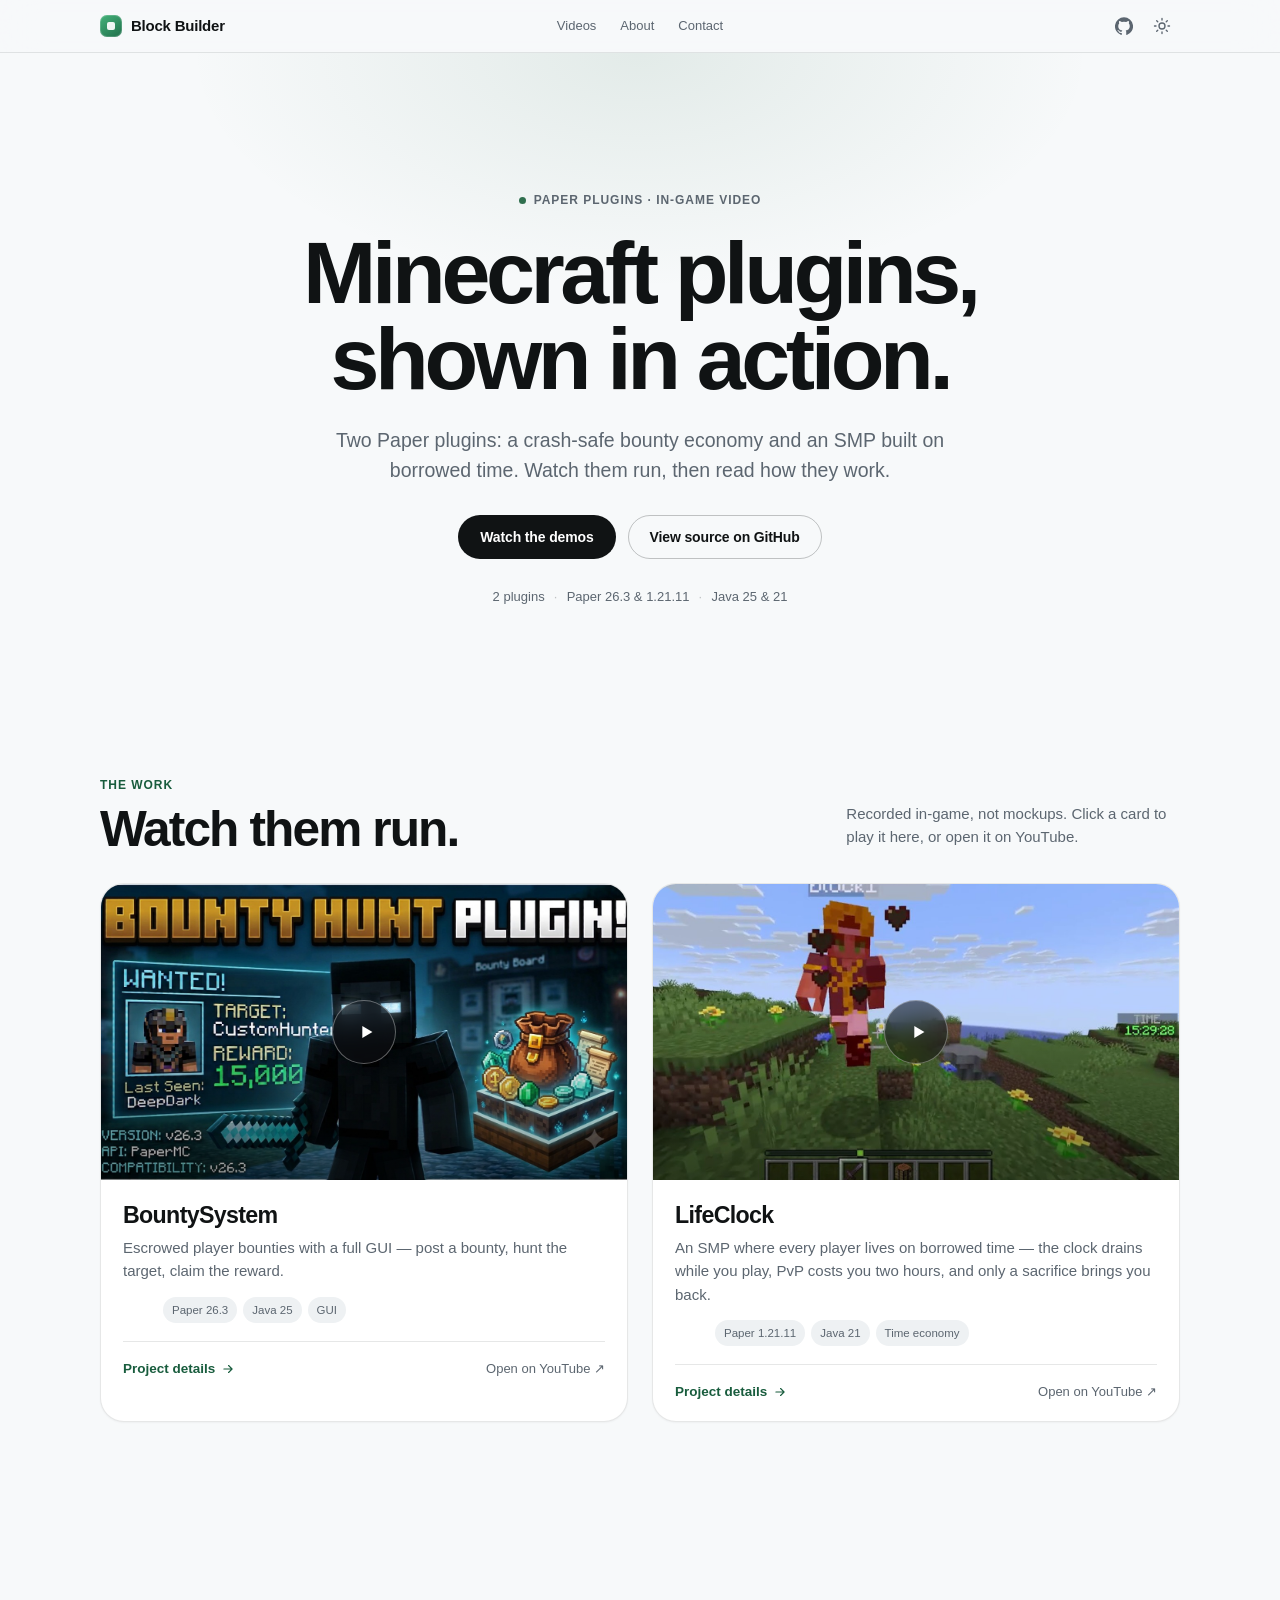
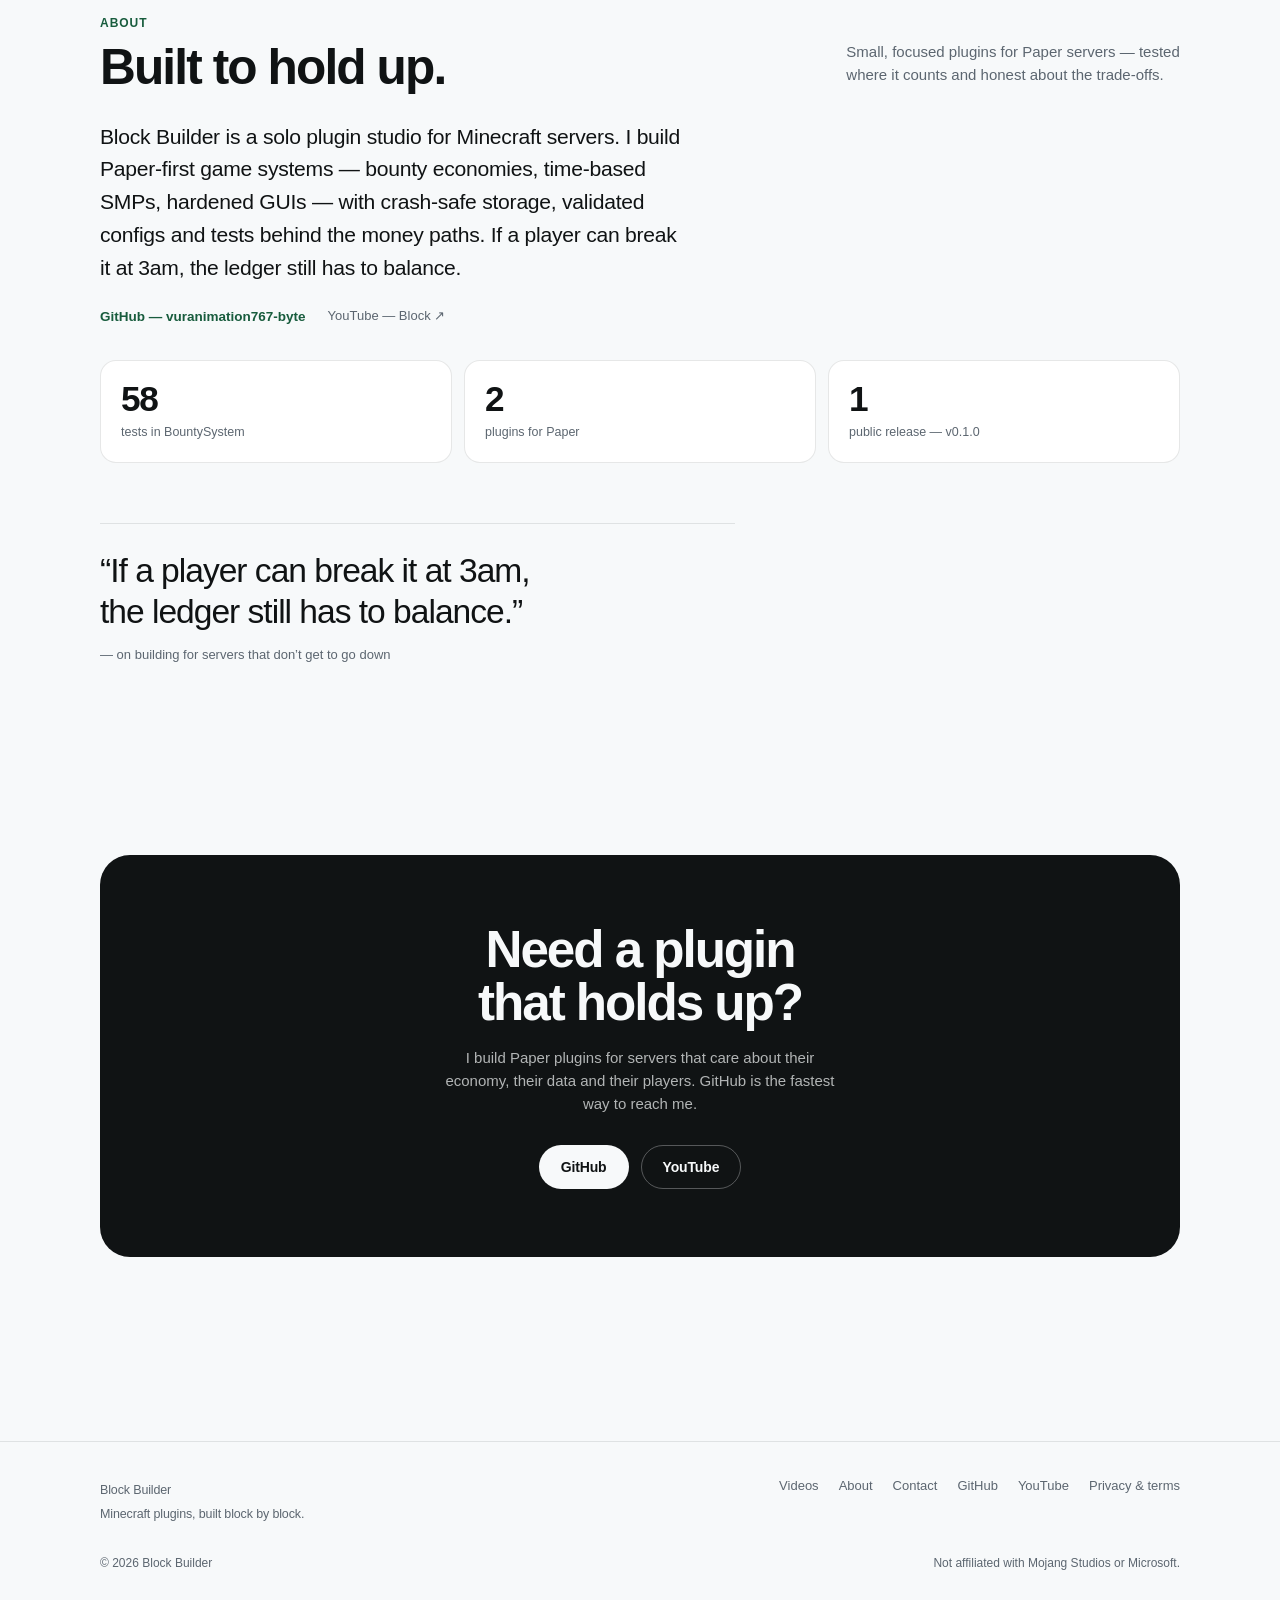
==== commit 3ae4feb1: "redesign: video-first portfolio with inline demos - Homepage is hero, videos, about, contact - Video" ====
--- a/index.html
+++ b/index.html
@@ -4,17 +4,15 @@
   <meta charset="utf-8">
   <meta name="viewport" content="width=device-width, initial-scale=1">
   <title>Block Builder — Minecraft Plugin Developer</title>
-  <meta name="description" content="Custom Paper plugins built for fast, reliable Minecraft servers — BountySystem and LifeClock.">
+  <meta name="description" content="Paper plugins shown in action — BountySystem's crash-safe bounty economy and LifeClock's time-based SMP.">
   <meta property="og:type" content="website">
+  <meta property="og:url" content="https://vuranimation767-byte.github.io/portfolio/">
   <meta property="og:title" content="Block Builder — Minecraft Plugin Developer">
-  <meta property="og:description" content="Custom Paper plugins built for fast, reliable Minecraft servers — BountySystem and LifeClock.">
-  <meta name="twitter:card" content="summary">
+  <meta property="og:description" content="Paper plugins shown in action — BountySystem's crash-safe bounty economy and LifeClock's time-based SMP.">
+  <meta property="og:image" content="https://vuranimation767-byte.github.io/portfolio/assets/thumbs/bountysystem.jpg">
+  <meta name="twitter:card" content="summary_large_image">
   <meta name="theme-color" content="#f7f9fa">
   <link rel="icon" href="assets/favicon.svg" type="image/svg+xml">
-  <link rel="preconnect" href="https://fonts.googleapis.com">
-  <link rel="preconnect" href="https://fonts.gstatic.com" crossorigin>
-  <link rel="stylesheet" href="https://fonts.googleapis.com/css2?family=TikTok+Sans:wght@300;400;500;600;700;800;900&display=swap">
-  <link rel="stylesheet" href="assets/css/style.css">
   <script>
     try {
       var savedTheme = localStorage.getItem("theme");
@@ -22,181 +20,160 @@
     } catch (error) {
       document.documentElement.dataset.theme = "light";
     }
+    document.documentElement.classList.add("js");
   </script>
+  <link rel="stylesheet" href="assets/css/site.css">
 </head>
 <body id="top">
-  <a class="skip-link" href="#work">Skip to work</a>
+  <a class="skip-link" href="#videos">Skip to videos</a>
 
   <header class="site-header">
     <div class="wrap header-inner">
-      <a class="brand" href="#top">
+      <a class="brand" href="index.html" aria-label="Block Builder — home">
         <span class="brand-mark" aria-hidden="true"></span>
         <span data-site="name">Block Builder</span>
       </a>
+
       <nav class="nav" aria-label="Primary">
-        <a class="nav-link" href="#work">Work</a>
+        <a class="nav-link" href="#videos">Videos</a>
         <a class="nav-link" href="#about">About</a>
-        <a class="icon-btn nav-github" href="https://github.com/vuranimation767-byte" data-site-href="github"
-          target="_blank" rel="noopener" aria-label="GitHub profile">
+        <a class="nav-link" href="#contact">Contact</a>
+      </nav>
+
+      <div class="header-actions">
+        <a class="icon-btn" href="https://github.com/vuranimation767-byte" data-site-href="github" target="_blank"
+          rel="noopener" aria-label="GitHub profile">
           <svg viewBox="0 0 24 24" fill="currentColor" aria-hidden="true"><path d="M12 .5a12 12 0 0 0-3.79 23.4c.6.1.82-.26.82-.58v-2.03c-3.34.73-4.04-1.61-4.04-1.61-.55-1.39-1.33-1.76-1.33-1.76-1.09-.75.08-.73.08-.73 1.2.08 1.84 1.24 1.84 1.24 1.07 1.83 2.8 1.3 3.48 1 .1-.78.42-1.3.76-1.6-2.67-.3-5.47-1.33-5.47-5.93 0-1.31.47-2.38 1.24-3.22-.13-.3-.54-1.52.11-3.18 0 0 1-.32 3.3 1.23a11.5 11.5 0 0 1 6 0c2.28-1.55 3.29-1.23 3.29-1.23.65 1.66.24 2.88.12 3.18.77.84 1.23 1.91 1.23 3.22 0 4.61-2.8 5.62-5.48 5.92.43.37.81 1.1.81 2.22v3.29c0 .32.22.7.82.58A12 12 0 0 0 12 .5Z"/></svg>
         </a>
         <button class="icon-btn theme-btn" type="button" data-theme-toggle aria-label="Switch theme">
           <svg class="i-sun" viewBox="0 0 24 24" fill="none" stroke="currentColor" stroke-width="1.8" stroke-linecap="round" aria-hidden="true"><circle cx="12" cy="12" r="4"/><path d="M12 2v2M12 20v2M4.93 4.93l1.41 1.41M17.66 17.66l1.41 1.41M2 12h2M20 12h2M4.93 19.07l1.41-1.41M17.66 6.34l1.41-1.41"/></svg>
           <svg class="i-moon" viewBox="0 0 24 24" fill="none" stroke="currentColor" stroke-width="1.8" stroke-linecap="round" stroke-linejoin="round" aria-hidden="true"><path d="M21 12.8A8.5 8.5 0 1 1 11.2 3a6.5 6.5 0 0 0 9.8 9.8Z"/></svg>
         </button>
+        <button class="icon-btn menu-btn" type="button" aria-expanded="false" aria-controls="mobile-menu"
+          aria-label="Open menu">
+          <svg class="i-open" viewBox="0 0 24 24" fill="none" stroke="currentColor" stroke-width="1.8" stroke-linecap="round" aria-hidden="true"><path d="M4 8h16M4 16h16"/></svg>
+          <svg class="i-close" viewBox="0 0 24 24" fill="none" stroke="currentColor" stroke-width="1.8" stroke-linecap="round" aria-hidden="true"><path d="m6 6 12 12M18 6 6 18"/></svg>
+        </button>
+      </div>
+    </div>
+
+    <div class="mobile-menu" id="mobile-menu" hidden>
+      <nav aria-label="Mobile">
+        <a href="#videos">Videos</a>
+        <a href="#about">About</a>
+        <a href="#contact">Contact</a>
+        <a href="https://github.com/vuranimation767-byte" data-site-href="github" target="_blank" rel="noopener">GitHub ↗</a>
+        <a href="legal.html">Privacy &amp; terms</a>
       </nav>
     </div>
   </header>
 
   <main>
-    <section class="hero" aria-label="Introduction">
-      <div class="hero-photo">
-        <img src="assets/thumbs/bountysystem.jpg" width="1600" height="900" alt="BountySystem key art — a player on a night balcony above a glowing bounty board" fetchpriority="high" decoding="async">
+    <section class="hero wrap" aria-labelledby="hero-title">
+      <p class="eyebrow">Paper plugins · in-game video</p>
+      <h1 id="hero-title">Minecraft plugins, shown in action.</h1>
+      <p class="lede" data-site="tagline">Two Paper plugins: a crash-safe bounty economy and an SMP built on borrowed time. Watch them run, then read how they work.</p>
+      <div class="hero-actions">
+        <a class="btn btn-primary" href="#videos">Watch the demos</a>
+        <a class="btn btn-secondary" href="https://github.com/vuranimation767-byte" data-site-href="github" target="_blank"
+          rel="noopener">View source on GitHub</a>
       </div>
-      <div class="wrap monument-wrap">
-        <h1 class="monument" data-monument><span data-site="name">Block Builder</span></h1>
-      </div>
-      <div class="hero-plate">
-        <p class="hero-role" data-site="role">Minecraft Plugin Developer</p>
-        <h2 data-site="headline">Fast, reliable plugins for Paper &amp; Spigot servers.</h2>
-        <p class="hero-lede" data-site="tagline">Server software that stays out of the way — no lag spikes, no bloated configs, no surprises at 3am.</p>
-      </div>
+      <p class="hero-stats">
+        <span id="stat-plugins">2 plugins</span>
+        <span>Paper 26.3 &amp; 1.21.11</span>
+        <span>Java 25 &amp; 21</span>
+      </p>
     </section>
 
-    <section class="work wrap" id="work" aria-labelledby="work-title">
+    <section class="section wrap" id="videos" aria-labelledby="videos-title">
       <div class="section-head">
-        <h2 id="work-title">Selected work</h2>
-        <span class="count" id="count" aria-live="polite"></span>
+        <div>
+          <p class="section-kicker">The work</p>
+          <h2 id="videos-title">Watch them run.</h2>
+        </div>
+        <p>Recorded in-game, not mockups. Click a card to play it here, or open it on YouTube.</p>
       </div>
 
-      <div class="controls">
-        <label class="sr-only" for="q">Search projects</label>
-        <input class="search" id="q" type="search" placeholder="Search projects, tags, features…" autocomplete="off">
-        <div class="chips" id="chips" role="group" aria-label="Filter by tag"></div>
+      <div class="video-grid" id="video-grid">
+        <p class="loading" id="video-status">Loading videos…</p>
       </div>
 
-      <div class="work-stage">
-        <div class="work-names" id="grid"></div>
-        <div class="work-frame" aria-hidden="true">
-          <img id="frame-img" src="" alt="" decoding="async" width="1600" height="900" hidden>
-          <span class="frame-mono" id="frame-mono"></span>
+      <noscript>
+        <p class="hint">Enable JavaScript to load the videos, or watch them on
+          <a href="https://www.youtube.com/@EditoX-e1l">YouTube</a>.</p>
+      </noscript>
+    </section>
+
+    <section class="section wrap" id="about" aria-labelledby="about-title">
+      <div class="section-head">
+        <div>
+          <p class="section-kicker">About</p>
+          <h2 id="about-title">Built to hold up.</h2>
+        </div>
+        <p>Small, focused plugins for Paper servers — tested where it counts and honest about the trade-offs.</p>
+      </div>
+
+      <div class="about-copy reveal">
+        <p data-site="about">Block Builder is a solo plugin studio for Minecraft servers. I build Paper-first game systems — bounty economies, time-based SMPs, hardened GUIs — with crash-safe storage, validated configs and tests behind the money paths. If a player can break it at 3am, the ledger still has to balance.</p>
+        <div class="about-links">
+          <a class="link-arrow" href="https://github.com/vuranimation767-byte" data-site-href="github" target="_blank" rel="noopener">GitHub — vuranimation767-byte</a>
+          <a class="link-muted" href="https://www.youtube.com/@EditoX-e1l" target="_blank" rel="noopener">YouTube — Block ↗</a>
         </div>
       </div>
 
-      <div class="empty" id="empty" hidden>
-        <p><strong>No projects match.</strong></p>
-        <p class="hint">Try another search or tag.</p>
-        <button class="text-btn" id="clear-filters" type="button">Clear filters</button>
-      </div>
-    </section>
-
-    <section class="about wrap" id="about" aria-labelledby="about-title">
-      <h2 id="about-title">About</h2>
-      <div class="about-intro">
-        <p class="about-lede" data-site="about">Block Builder is a solo plugin studio for Minecraft servers. I build Paper-first game systems — bounty economies, time-based SMPs, hardened GUIs — backed by crash-safe storage, validated configs and real tests. If a player can break it at 3am, the ledger still has to balance.</p>
-        <div class="about-links">
-          <p class="about-label">Find me</p>
-          <ul>
-            <li><a href="https://github.com/vuranimation767-byte" data-site-href="github" target="_blank" rel="noopener">GitHub — vuranimation767-byte</a></li>
-            <li><a href="project.html?p=bountysystem">BountySystem — full docs</a></li>
-            <li><a href="project.html?p=lifeclock">LifeClock — full docs</a></li>
-          </ul>
+      <div class="stats reveal">
+        <div class="stat">
+          <strong>58</strong>
+          <span>tests in BountySystem</span>
+        </div>
+        <div class="stat">
+          <strong>2</strong>
+          <span>plugins for Paper</span>
+        </div>
+        <div class="stat">
+          <strong>1</strong>
+          <span>public release — v0.1.0</span>
         </div>
       </div>
 
-      <div class="plugin-block" id="about-bountysystem">
-        <div class="plugin-head">
-          <h3>BountySystem</h3>
-          <p>Place bounties on players' heads with real escrow — diamonds or Vault money — and a killer's payout that survives a crash.</p>
-        </div>
-        <div class="plugin-cols">
-          <div class="plugin-col">
-            <h4>Features</h4>
-            <ul>
-              <li>Seven-menu GUI board, reachable with <code>/bounty</code></li>
-              <li>Physical diamond escrow or Vault economy</li>
-              <li>Crash-safe SQLite WAL ledger — every payout audited</li>
-              <li>Hardened menus: the GUI can never move money itself</li>
-              <li>Config validation — a bad edit leaves the last good config running</li>
-            </ul>
-          </div>
-          <div class="plugin-col">
-            <h4>Commands to type</h4>
-            <pre><code>/bounty
-/bounty list
-/bounty place &lt;player&gt; &lt;amount&gt;
-/bounty cancel &lt;id&gt;
-/bounty reload                (admin)
-/bounty admin ledger          (admin)
-/bounty admin resolve &lt;id&gt; refund|reject</code></pre>
-          </div>
-        </div>
-        <div class="plugin-media">
-          <figure>
-            <img src="assets/img/bounty-poster.jpg" alt="A wanted poster for a player bounty on a night balcony" loading="lazy" decoding="async">
-            <figcaption>Place a bounty: /bounty place &lt;player&gt; &lt;amount&gt;</figcaption>
-          </figure>
-          <figure>
-            <img src="assets/img/bounty-board.jpg" alt="A player checking bounty boards by lantern light" loading="lazy" decoding="async">
-            <figcaption>The bounty board: /bounty opens the GUI</figcaption>
-          </figure>
-          <figure>
-            <img src="assets/img/bounty-escrow.jpg" alt="Escrowed diamonds beside the bounty board" loading="lazy" decoding="async">
-            <figcaption>Escrow held until the claim — what is promised is paid</figcaption>
-          </figure>
-        </div>
-      </div>
+      <blockquote class="quote reveal">
+        “If a player can break it at 3am, the ledger still has to balance.”
+        <span>— on building for servers that don’t get to go down</span>
+      </blockquote>
+    </section>
 
-      <div class="plugin-block" id="about-lifeclock">
-        <div class="plugin-head">
-          <h3>LifeClock</h3>
-          <p>An SMP where every player lives on borrowed time. Steal it in PvP, lose it to death, revive it with a sacrifice.</p>
-        </div>
-        <div class="plugin-cols">
-          <div class="plugin-col">
-            <h4>Features</h4>
-            <ul>
-              <li>BossBar HUD counts your remaining life — green, yellow, red heartbeat</li>
-              <li>Kill a player, take a slice of their clock</li>
-              <li>Death shortens the clock; respawning doesn't reset the debt</li>
-              <li>Revive Totem recipe — five hours of sacrifice to open the GUI</li>
-              <li>27-slot ghost-revive menu with compass search</li>
-            </ul>
-          </div>
-          <div class="plugin-col">
-            <h4>Commands to type</h4>
-            <pre><code>/lifeclock add &lt;player&gt; &lt;time&gt;
-/lifeclock remove &lt;player&gt; &lt;time&gt;
-/lifeclock set &lt;player&gt; &lt;time&gt;
-/lifeclock check &lt;player&gt;
-/lifeclock revive &lt;player&gt;    (admin)
-/withdraw &lt;time&gt;</code></pre>
-          </div>
-        </div>
-        <div class="plugin-media">
-          <figure>
-            <img src="assets/img/bossbar-states.svg" alt="BossBar HUD states: green, yellow and red heartbeat" loading="lazy" decoding="async">
-            <figcaption>HUD states as the clock runs down</figcaption>
-          </figure>
-          <figure>
-            <img src="assets/img/revive-gui.svg" alt="Revive GUI — a 27-slot chest menu listing ghosts to revive" loading="lazy" decoding="async">
-            <figcaption>The ghost-revive menu</figcaption>
-          </figure>
+    <section class="section wrap" id="contact" aria-labelledby="contact-title">
+      <div class="cta reveal">
+        <h2 id="contact-title">Need a plugin that holds up?</h2>
+        <p>I build Paper plugins for servers that care about their economy, their data and their players. GitHub is the fastest way to reach me.</p>
+        <div class="hero-actions">
+          <a class="btn btn-primary" href="https://github.com/vuranimation767-byte" data-site-href="github" target="_blank"
+            rel="noopener">GitHub</a>
+          <a class="btn btn-secondary" href="https://www.youtube.com/@EditoX-e1l" target="_blank" rel="noopener">YouTube</a>
         </div>
       </div>
     </section>
   </main>
 
   <footer class="site-footer">
-    <div class="wrap footer-inner">
-      <p class="footer-links">
-        <a href="#work">Work</a>
+    <div class="wrap footer-main">
+      <p class="footer-brand">
+        <span data-site="name">Block Builder</span>
+        <span>Minecraft plugins, built block by block.</span>
+      </p>
+      <nav class="footer-links" aria-label="Footer">
+        <a href="#videos">Videos</a>
         <a href="#about">About</a>
+        <a href="#contact">Contact</a>
         <a href="https://github.com/vuranimation767-byte" data-site-href="github" target="_blank" rel="noopener">GitHub</a>
-      </p>
-      <p class="footer-meta">© <span data-year>2026</span> <span data-site="name">Block Builder</span> · Paper plugins, built block by block</p>
+        <a href="https://www.youtube.com/@EditoX-e1l" target="_blank" rel="noopener">YouTube</a>
+        <a href="legal.html">Privacy &amp; terms</a>
+      </nav>
     </div>
-    <p class="footer-monument" aria-hidden="true"><span data-site="name">Block Builder</span></p>
+    <div class="wrap footer-bottom">
+      <p>© <span data-year>2026</span> <span data-site="name">Block Builder</span></p>
+      <p>Not affiliated with Mojang Studios or Microsoft.</p>
+    </div>
   </footer>
 
   <script type="module" src="assets/js/gallery.js"></script>
--- a/assets/css/site.css
+++ b/assets/css/site.css
@@ -0,0 +1,1704 @@
+/* ==========================================================================
+   Block Builder — public site
+   The admin panel keeps using assets/css/style.css. This file is public-only.
+   ========================================================================== */
+
+/* Tokens
+   ========================================================================== */
+:root {
+  color-scheme: light;
+  --bg: #f7f9fa;
+  --surface: #ffffff;
+  --surface-soft: #eef1f3;
+  --ink: #101314;
+  --muted: #5c6670;
+  --line: rgba(16, 19, 20, 0.1);
+  --line-strong: rgba(16, 19, 20, 0.24);
+  --accent: #2f6f4e;
+  --accent-ink: #185c3d;
+  --accent-soft: rgba(47, 111, 78, 0.1);
+  --glass: rgba(247, 249, 250, 0.72);
+  --btn: #101314;
+  --btn-ink: #ffffff;
+  --shadow-sm: 0 1px 2px rgba(16, 19, 20, 0.04);
+  --shadow-lg: 0 28px 64px -28px rgba(16, 19, 20, 0.28);
+  --radius: 24px;
+  --radius-sm: 16px;
+  --wrap: 1080px;
+  --header-h: 52px;
+  --font: -apple-system, BlinkMacSystemFont, "SF Pro Display", "SF Pro Text",
+    "Segoe UI", Roboto, Helvetica, Arial, sans-serif;
+  --mono: ui-monospace, SFMono-Regular, Menlo, Consolas, "Liberation Mono", monospace;
+}
+
+[data-theme="dark"] {
+  color-scheme: dark;
+  --bg: #000000;
+  --surface: #1d1d1f;
+  --surface-soft: #141416;
+  --ink: #f5f5f7;
+  --muted: #a1a1a6;
+  --line: rgba(245, 245, 247, 0.12);
+  --line-strong: rgba(245, 245, 247, 0.3);
+  --accent: #7fd6a0;
+  --accent-ink: #9be5b7;
+  --accent-soft: rgba(127, 214, 160, 0.14);
+  --glass: rgba(0, 0, 0, 0.66);
+  --btn: #f5f5f7;
+  --btn-ink: #0b0b0c;
+  --shadow-sm: none;
+  --shadow-lg: 0 30px 70px -30px rgba(0, 0, 0, 0.85);
+}
+
+/* Base
+   ========================================================================== */
+*,
+*::before,
+*::after {
+  box-sizing: border-box;
+}
+
+* {
+  margin: 0;
+}
+
+[hidden] {
+  display: none !important;
+}
+
+html {
+  -webkit-text-size-adjust: 100%;
+  scroll-behavior: smooth;
+  scroll-padding-top: calc(var(--header-h) + 24px);
+  overflow-x: clip;
+}
+
+body {
+  min-height: 100dvh;
+  background: var(--bg);
+  color: var(--ink);
+  font-family: var(--font);
+  font-size: 17px;
+  line-height: 1.6;
+  font-optical-sizing: auto;
+  -webkit-font-smoothing: antialiased;
+  -moz-osx-font-smoothing: grayscale;
+  transition: background-color 0.25s ease, color 0.25s ease;
+}
+
+img,
+svg,
+video,
+iframe {
+  display: block;
+  max-width: 100%;
+}
+
+input,
+button,
+textarea,
+select {
+  font: inherit;
+  color: inherit;
+}
+
+button {
+  cursor: pointer;
+  background: none;
+  border: 0;
+}
+
+a {
+  color: inherit;
+  text-decoration: none;
+}
+
+p,
+h1,
+h2,
+h3,
+h4,
+blockquote {
+  overflow-wrap: break-word;
+}
+
+::selection {
+  background: var(--accent-soft);
+  color: var(--ink);
+}
+
+:where(a, button, input, textarea, select):focus-visible {
+  outline: 2px solid var(--accent);
+  outline-offset: 3px;
+  border-radius: 6px;
+}
+
+.wrap {
+  width: min(100% - 48px, var(--wrap));
+  margin-inline: auto;
+}
+
+.sr-only {
+  position: absolute;
+  width: 1px;
+  height: 1px;
+  padding: 0;
+  margin: -1px;
+  overflow: hidden;
+  clip: rect(0, 0, 0, 0);
+  white-space: nowrap;
+  border: 0;
+}
+
+.skip-link {
+  position: fixed;
+  top: 12px;
+  left: 12px;
+  z-index: 200;
+  padding: 10px 16px;
+  border-radius: 999px;
+  background: var(--ink);
+  color: var(--bg);
+  font-size: 13px;
+  font-weight: 600;
+  transform: translateY(-180%);
+  transition: transform 0.2s ease;
+}
+
+.skip-link:focus-visible {
+  transform: translateY(0);
+}
+
+/* Header
+   ========================================================================== */
+.site-header {
+  position: sticky;
+  top: 0;
+  z-index: 100;
+  background: var(--glass);
+  border-bottom: 1px solid var(--line);
+  -webkit-backdrop-filter: saturate(180%) blur(20px);
+  backdrop-filter: saturate(180%) blur(20px);
+}
+
+@supports not ((backdrop-filter: blur(1px)) or (-webkit-backdrop-filter: blur(1px))) {
+  .site-header {
+    background: var(--bg);
+  }
+}
+
+.header-inner {
+  display: grid;
+  grid-template-columns: 1fr auto 1fr;
+  align-items: center;
+  gap: 12px;
+  height: var(--header-h);
+}
+
+.brand {
+  display: inline-flex;
+  align-items: center;
+  gap: 9px;
+  justify-self: start;
+  min-width: 0;
+  font-size: 15px;
+  font-weight: 600;
+  letter-spacing: -0.015em;
+  white-space: nowrap;
+}
+
+.brand-mark {
+  position: relative;
+  flex: none;
+  width: 22px;
+  height: 22px;
+  border-radius: 7px;
+  background: linear-gradient(145deg, #45b37a, #1f6f4a);
+  box-shadow: inset 0 0 0 1px rgba(255, 255, 255, 0.18);
+}
+
+.brand-mark::after {
+  content: "";
+  position: absolute;
+  inset: 7px;
+  border-radius: 2px;
+  background: rgba(255, 255, 255, 0.92);
+}
+
+.nav {
+  display: flex;
+  align-items: center;
+  justify-self: center;
+  gap: 2px;
+}
+
+.nav-link {
+  padding: 7px 11px;
+  border-radius: 999px;
+  font-size: 13px;
+  font-weight: 500;
+  color: var(--muted);
+  transition: color 0.15s ease, background-color 0.15s ease;
+}
+
+.nav-link:hover {
+  color: var(--ink);
+  background: var(--surface);
+}
+
+.header-actions {
+  display: flex;
+  align-items: center;
+  justify-self: end;
+  gap: 2px;
+}
+
+.icon-btn {
+  display: inline-grid;
+  place-items: center;
+  width: 36px;
+  height: 36px;
+  border-radius: 50%;
+  color: var(--muted);
+  transition: color 0.15s ease, background-color 0.15s ease;
+}
+
+.icon-btn:hover {
+  color: var(--ink);
+  background: var(--surface);
+}
+
+.icon-btn svg {
+  width: 18px;
+  height: 18px;
+}
+
+.i-moon,
+.menu-btn .i-close {
+  display: none;
+}
+
+[data-theme="dark"] .i-sun {
+  display: none;
+}
+
+[data-theme="dark"] .i-moon {
+  display: block;
+}
+
+.menu-btn {
+  display: none;
+}
+
+.menu-btn[aria-expanded="true"] .i-open {
+  display: none;
+}
+
+.menu-btn[aria-expanded="true"] .i-close {
+  display: block;
+}
+
+.mobile-menu {
+  position: absolute;
+  top: 100%;
+  right: 0;
+  left: 0;
+  padding: 6px 20px 20px;
+  background: var(--bg);
+  border-bottom: 1px solid var(--line);
+  box-shadow: var(--shadow-lg);
+}
+
+.mobile-menu nav {
+  display: grid;
+  width: min(100%, var(--wrap));
+  margin-inline: auto;
+}
+
+.mobile-menu a {
+  padding: 14px 2px;
+  border-bottom: 1px solid var(--line);
+  font-size: 16px;
+  font-weight: 500;
+}
+
+.mobile-menu a:last-child {
+  border-bottom: 0;
+}
+
+.mobile-menu a:hover {
+  color: var(--accent-ink);
+}
+
+/* Buttons
+   ========================================================================== */
+.btn {
+  display: inline-flex;
+  align-items: center;
+  justify-content: center;
+  gap: 7px;
+  height: 44px;
+  padding: 0 21px;
+  border: 1px solid transparent;
+  border-radius: 999px;
+  font-size: 14px;
+  font-weight: 600;
+  letter-spacing: -0.01em;
+  white-space: nowrap;
+  transition: transform 0.16s ease, opacity 0.16s ease, background-color 0.16s ease,
+    border-color 0.16s ease;
+}
+
+.btn:active {
+  transform: scale(0.97);
+}
+
+.btn-primary {
+  background: var(--btn);
+  color: var(--btn-ink);
+}
+
+.btn-primary:hover {
+  opacity: 0.86;
+}
+
+.btn-secondary,
+.btn-ghost {
+  border-color: var(--line-strong);
+  background: transparent;
+  color: var(--ink);
+}
+
+.btn-secondary:hover,
+.btn-ghost:hover {
+  background: var(--surface);
+  border-color: var(--muted);
+}
+
+.btn-sm {
+  height: 36px;
+  padding: 0 15px;
+  font-size: 13px;
+}
+
+.text-btn {
+  padding: 0;
+  font-size: 13px;
+  color: var(--muted);
+  text-align: left;
+}
+
+.text-btn:hover {
+  color: var(--ink);
+}
+
+.link-arrow {
+  display: inline-flex;
+  align-items: center;
+  gap: 6px;
+  font-size: 13.5px;
+  font-weight: 600;
+  color: var(--accent-ink);
+}
+
+.link-arrow:hover {
+  text-decoration: underline;
+  text-underline-offset: 3px;
+}
+
+.link-muted {
+  font-size: 13px;
+  color: var(--muted);
+}
+
+.link-muted:hover {
+  color: var(--ink);
+}
+
+/* Hero
+   ========================================================================== */
+.hero {
+  position: relative;
+  padding: clamp(72px, 12vw, 132px) 0 clamp(44px, 6vw, 72px);
+  text-align: center;
+}
+
+.hero::before {
+  content: "";
+  position: absolute;
+  inset: 0;
+  z-index: -1;
+  background: radial-gradient(58% 52% at 50% 0%, var(--accent-soft), transparent 72%);
+  pointer-events: none;
+}
+
+.eyebrow {
+  display: inline-flex;
+  align-items: center;
+  gap: 8px;
+  font-size: 12px;
+  font-weight: 600;
+  letter-spacing: 0.08em;
+  text-transform: uppercase;
+  color: var(--muted);
+}
+
+.eyebrow::before {
+  content: "";
+  width: 7px;
+  height: 7px;
+  border-radius: 50%;
+  background: var(--accent);
+}
+
+.hero h1 {
+  max-width: 15ch;
+  margin: 18px auto 0;
+  font-size: clamp(2.85rem, 7.4vw, 5.5rem);
+  font-weight: 600;
+  line-height: 0.98;
+  letter-spacing: -0.05em;
+  text-wrap: balance;
+}
+
+.hero .lede {
+  max-width: 58ch;
+  margin: 22px auto 0;
+  font-size: clamp(1.05rem, 1.6vw, 1.22rem);
+  line-height: 1.55;
+  color: var(--muted);
+  text-wrap: pretty;
+}
+
+.hero-actions {
+  display: flex;
+  flex-wrap: wrap;
+  align-items: center;
+  justify-content: center;
+  gap: 12px;
+  margin-top: 30px;
+}
+
+.hero-stats {
+  display: flex;
+  flex-wrap: wrap;
+  align-items: center;
+  justify-content: center;
+  gap: 10px 22px;
+  margin-top: 28px;
+  font-size: 13px;
+  color: var(--muted);
+  font-variant-numeric: tabular-nums;
+}
+
+.hero-stats span {
+  position: relative;
+}
+
+.hero-stats span + span::before {
+  content: "·";
+  position: absolute;
+  left: -13px;
+  color: var(--line-strong);
+}
+
+/* Sections
+   ========================================================================== */
+.section {
+  padding: clamp(56px, 8vw, 96px) 0;
+}
+
+.section-head {
+  display: flex;
+  align-items: flex-end;
+  justify-content: space-between;
+  gap: 24px;
+  margin-bottom: 28px;
+}
+
+.section-kicker {
+  margin-bottom: 9px;
+  font-size: 12px;
+  font-weight: 600;
+  letter-spacing: 0.08em;
+  text-transform: uppercase;
+  color: var(--accent-ink);
+}
+
+.section-head h2 {
+  font-size: clamp(1.85rem, 4vw, 3.1rem);
+  font-weight: 600;
+  line-height: 1.02;
+  letter-spacing: -0.038em;
+}
+
+.section-head > p {
+  max-width: 40ch;
+  padding-bottom: 6px;
+  font-size: 15px;
+  line-height: 1.55;
+  color: var(--muted);
+}
+
+/* Video cards
+   ========================================================================== */
+.video-grid {
+  display: grid;
+  grid-template-columns: repeat(2, minmax(0, 1fr));
+  gap: 24px;
+}
+
+.video-card {
+  overflow: hidden;
+  background: var(--surface);
+  border: 1px solid var(--line);
+  border-radius: var(--radius);
+  box-shadow: var(--shadow-sm);
+  transition: transform 0.3s cubic-bezier(0.22, 0.61, 0.36, 1),
+    box-shadow 0.3s ease, border-color 0.3s ease;
+}
+
+@media (hover: hover) {
+  .video-card:hover {
+    transform: translateY(-3px);
+    border-color: var(--line-strong);
+    box-shadow: var(--shadow-lg);
+  }
+}
+
+.video-media {
+  position: relative;
+  aspect-ratio: 16 / 9;
+  overflow: hidden;
+  background: #0c0e10;
+}
+
+.video-media.is-playable {
+  cursor: pointer;
+}
+
+.video-media > img {
+  width: 100%;
+  height: 100%;
+  object-fit: cover;
+  transition: transform 0.6s cubic-bezier(0.22, 0.61, 0.36, 1);
+}
+
+@media (hover: hover) {
+  .video-card:hover .video-media > img {
+    transform: scale(1.025);
+  }
+}
+
+.video-media::after {
+  content: "";
+  position: absolute;
+  inset: 0;
+  z-index: 1;
+  background: linear-gradient(to top, rgba(0, 0, 0, 0.4), transparent 52%);
+  pointer-events: none;
+}
+
+.poster-fallback {
+  position: absolute;
+  inset: 0;
+  display: grid;
+  place-items: center;
+  background: linear-gradient(135deg, #1c2a24, #0b1410);
+  color: rgba(255, 255, 255, 0.28);
+  font-size: clamp(2.5rem, 7vw, 4.5rem);
+  font-weight: 600;
+  letter-spacing: -0.04em;
+}
+
+.play-btn {
+  position: absolute;
+  top: 50%;
+  left: 50%;
+  z-index: 2;
+  display: grid;
+  place-items: center;
+  width: 64px;
+  height: 64px;
+  border: 1px solid rgba(255, 255, 255, 0.34);
+  border-radius: 50%;
+  background: rgba(18, 18, 20, 0.55);
+  color: #fff;
+  -webkit-backdrop-filter: blur(14px) saturate(160%);
+  backdrop-filter: blur(14px) saturate(160%);
+  transform: translate(-50%, -50%);
+  transition: transform 0.2s ease, background-color 0.2s ease;
+}
+
+.play-btn:hover {
+  background: rgba(18, 18, 20, 0.74);
+  transform: translate(-50%, -50%) scale(1.06);
+}
+
+.play-btn:active {
+  transform: translate(-50%, -50%) scale(0.97);
+}
+
+.play-btn svg {
+  width: 22px;
+  height: 22px;
+  margin-left: 3px;
+}
+
+.video-body {
+  padding: 22px 22px 18px;
+}
+
+.video-body h3 {
+  font-size: 1.45rem;
+  font-weight: 600;
+  letter-spacing: -0.028em;
+  line-height: 1.15;
+}
+
+.video-body h3 a:hover {
+  color: var(--accent-ink);
+}
+
+.video-body > p {
+  margin-top: 8px;
+  font-size: 15px;
+  line-height: 1.55;
+  color: var(--muted);
+}
+
+.video-tags {
+  display: flex;
+  flex-wrap: wrap;
+  gap: 6px;
+  margin-top: 14px;
+  list-style: none;
+}
+
+.tag {
+  padding: 4px 9px;
+  border-radius: 999px;
+  background: var(--surface-soft);
+  color: var(--muted);
+  font-size: 11.5px;
+  font-weight: 500;
+  white-space: nowrap;
+}
+
+.video-actions {
+  display: flex;
+  flex-wrap: wrap;
+  align-items: center;
+  justify-content: space-between;
+  gap: 10px 16px;
+  margin-top: 18px;
+  padding-top: 16px;
+  border-top: 1px solid var(--line);
+}
+
+/* Inline player */
+.video-player-wrap {
+  position: absolute;
+  inset: 0;
+  z-index: 3;
+  background: #000;
+  animation: player-in 0.25s ease both;
+}
+
+@keyframes player-in {
+  from {
+    opacity: 0;
+  }
+}
+
+.video-player-wrap iframe,
+.video-player-wrap video {
+  width: 100%;
+  height: 100%;
+  border: 0;
+}
+
+.video-player-wrap video {
+  object-fit: contain;
+  background: #000;
+}
+
+.player-close {
+  position: absolute;
+  top: 10px;
+  right: 10px;
+  z-index: 4;
+  display: grid;
+  place-items: center;
+  width: 36px;
+  height: 36px;
+  border: 1px solid rgba(255, 255, 255, 0.28);
+  border-radius: 50%;
+  background: rgba(0, 0, 0, 0.55);
+  color: #fff;
+  -webkit-backdrop-filter: blur(10px);
+  backdrop-filter: blur(10px);
+  transition: background-color 0.15s ease, transform 0.15s ease;
+}
+
+.player-close:hover {
+  background: rgba(0, 0, 0, 0.78);
+  transform: scale(1.04);
+}
+
+.player-close svg {
+  width: 16px;
+  height: 16px;
+}
+
+/* About
+   ========================================================================== */
+.about-copy {
+  max-width: 62ch;
+}
+
+.about-copy p {
+  font-size: clamp(1.1rem, 1.7vw, 1.32rem);
+  line-height: 1.55;
+  letter-spacing: -0.012em;
+  text-wrap: pretty;
+}
+
+.about-links {
+  display: flex;
+  flex-wrap: wrap;
+  gap: 10px 22px;
+  margin-top: 22px;
+}
+
+.stats {
+  display: grid;
+  grid-template-columns: repeat(3, minmax(0, 1fr));
+  gap: 12px;
+  margin-top: 32px;
+}
+
+.stat {
+  padding: 20px;
+  border: 1px solid var(--line);
+  border-radius: var(--radius-sm);
+  background: var(--surface);
+}
+
+.stat strong {
+  display: block;
+  font-size: clamp(1.7rem, 3vw, 2.2rem);
+  font-weight: 600;
+  line-height: 1;
+  letter-spacing: -0.04em;
+}
+
+.stat span {
+  display: block;
+  margin-top: 8px;
+  font-size: 12.5px;
+  line-height: 1.4;
+  color: var(--muted);
+}
+
+.quote {
+  max-width: 34ch;
+  margin-top: clamp(36px, 6vw, 60px);
+  padding-top: 26px;
+  border-top: 1px solid var(--line);
+  font-size: clamp(1.35rem, 2.7vw, 2.1rem);
+  font-weight: 500;
+  line-height: 1.24;
+  letter-spacing: -0.03em;
+  text-wrap: balance;
+}
+
+.quote span {
+  display: block;
+  margin-top: 14px;
+  font-size: 13px;
+  font-weight: 400;
+  letter-spacing: 0;
+  color: var(--muted);
+}
+
+/* Contact
+   ========================================================================== */
+.cta {
+  padding: clamp(36px, 6.5vw, 68px);
+  border-radius: 30px;
+  background: var(--ink);
+  color: var(--bg);
+  text-align: center;
+}
+
+.cta h2 {
+  max-width: 18ch;
+  margin-inline: auto;
+  font-size: clamp(1.9rem, 4.2vw, 3.2rem);
+  font-weight: 600;
+  line-height: 1.04;
+  letter-spacing: -0.04em;
+  text-wrap: balance;
+}
+
+.cta > p {
+  max-width: 48ch;
+  margin: 16px auto 0;
+  font-size: 15px;
+  line-height: 1.55;
+  color: color-mix(in srgb, var(--bg) 70%, transparent);
+}
+
+.cta .btn-primary {
+  background: var(--bg);
+  color: var(--ink);
+}
+
+.cta .btn-secondary {
+  border-color: color-mix(in srgb, var(--bg) 30%, transparent);
+  color: var(--bg);
+}
+
+.cta .btn-secondary:hover {
+  background: color-mix(in srgb, var(--bg) 10%, transparent);
+  border-color: color-mix(in srgb, var(--bg) 55%, transparent);
+}
+
+/* Footer
+   ========================================================================== */
+.site-footer {
+  margin-top: clamp(48px, 7vw, 88px);
+  padding: 34px 0 44px;
+  border-top: 1px solid var(--line);
+}
+
+.footer-main {
+  display: flex;
+  flex-wrap: wrap;
+  align-items: flex-start;
+  justify-content: space-between;
+  gap: 24px;
+}
+
+.footer-brand {
+  font-size: 14px;
+  font-weight: 600;
+  letter-spacing: -0.01em;
+}
+
+.footer-brand span {
+  display: block;
+  margin-top: 4px;
+  font-size: 12.5px;
+  font-weight: 400;
+  color: var(--muted);
+}
+
+.footer-links {
+  display: flex;
+  flex-wrap: wrap;
+  gap: 8px 20px;
+  font-size: 13px;
+  color: var(--muted);
+}
+
+.footer-links a:hover {
+  color: var(--ink);
+}
+
+.footer-bottom {
+  display: flex;
+  flex-wrap: wrap;
+  align-items: center;
+  justify-content: space-between;
+  gap: 8px 16px;
+  margin-top: 30px;
+  font-size: 12px;
+  color: var(--muted);
+}
+
+/* Project detail
+   ========================================================================== */
+.detail {
+  width: min(100% - 48px, 880px);
+  margin-inline: auto;
+  padding: 36px 0 72px;
+}
+
+.loading {
+  padding: 88px 0;
+  color: var(--muted);
+  font-size: 14px;
+}
+
+.back {
+  display: inline-flex;
+  align-items: center;
+  gap: 6px;
+  margin-bottom: 20px;
+  font-size: 13px;
+  color: var(--muted);
+}
+
+.back:hover {
+  color: var(--ink);
+}
+
+.detail-media {
+  position: relative;
+  aspect-ratio: 16 / 9;
+  margin-bottom: 32px;
+  overflow: hidden;
+  border-radius: var(--radius);
+  background: #0c0e10;
+}
+
+.video-facade {
+  position: relative;
+  display: block;
+  width: 100%;
+  height: 100%;
+  padding: 0;
+  overflow: hidden;
+  background: #0c0e10;
+}
+
+.video-facade img {
+  position: absolute;
+  inset: 0;
+  width: 100%;
+  height: 100%;
+  object-fit: cover;
+  transition: transform 0.6s cubic-bezier(0.22, 0.61, 0.36, 1);
+}
+
+.video-facade::after {
+  content: "";
+  position: absolute;
+  inset: 0;
+  background: linear-gradient(to top, rgba(0, 0, 0, 0.42), transparent 52%);
+  pointer-events: none;
+}
+
+.video-facade:hover img {
+  transform: scale(1.02);
+}
+
+.play {
+  position: absolute;
+  top: 50%;
+  left: 50%;
+  z-index: 2;
+  display: grid;
+  place-items: center;
+  width: 64px;
+  height: 64px;
+  border: 1px solid rgba(255, 255, 255, 0.34);
+  border-radius: 50%;
+  background: rgba(18, 18, 20, 0.55);
+  color: #fff;
+  -webkit-backdrop-filter: blur(14px) saturate(160%);
+  backdrop-filter: blur(14px) saturate(160%);
+  transform: translate(-50%, -50%);
+  transition: transform 0.2s ease, background-color 0.2s ease;
+}
+
+.video-facade:hover .play {
+  background: rgba(18, 18, 20, 0.74);
+  transform: translate(-50%, -50%) scale(1.06);
+}
+
+.play svg {
+  width: 22px;
+  height: 22px;
+  margin-left: 3px;
+}
+
+.facade-label {
+  position: absolute;
+  right: 14px;
+  bottom: 12px;
+  z-index: 2;
+  padding: 5px 10px;
+  border: 1px solid rgba(255, 255, 255, 0.18);
+  border-radius: 999px;
+  background: rgba(0, 0, 0, 0.42);
+  color: rgba(255, 255, 255, 0.92);
+  font-size: 11px;
+  font-weight: 600;
+  letter-spacing: 0.04em;
+  -webkit-backdrop-filter: blur(10px);
+  backdrop-filter: blur(10px);
+}
+
+.detail-media iframe {
+  width: 100%;
+  height: 100%;
+  border: 0;
+}
+
+.video-player,
+.video-still {
+  width: 100%;
+  height: 100%;
+  object-fit: cover;
+}
+
+.detail-head h1 {
+  font-size: clamp(2rem, 5vw, 3.4rem);
+  font-weight: 600;
+  line-height: 1.02;
+  letter-spacing: -0.045em;
+  text-wrap: balance;
+}
+
+.detail-tagline {
+  max-width: 62ch;
+  margin-top: 12px;
+  font-size: 1.08rem;
+  line-height: 1.55;
+  color: var(--muted);
+}
+
+.meta-row {
+  display: flex;
+  flex-wrap: wrap;
+  align-items: center;
+  gap: 8px 12px;
+  margin-top: 18px;
+  font-size: 12.5px;
+  color: var(--muted);
+}
+
+.meta-row .tags {
+  display: flex;
+  flex-wrap: wrap;
+  gap: 6px;
+  margin: 0;
+  padding: 0;
+  list-style: none;
+}
+
+.meta-row > span {
+  white-space: nowrap;
+}
+
+.views {
+  display: inline-flex;
+  align-items: center;
+  gap: 4px;
+  font-size: 12.5px;
+  color: var(--muted);
+  font-variant-numeric: tabular-nums;
+  white-space: nowrap;
+}
+
+.views svg {
+  width: 13px;
+  height: 13px;
+  opacity: 0.75;
+}
+
+.actions {
+  display: flex;
+  flex-wrap: wrap;
+  gap: 10px;
+  margin-top: 24px;
+}
+
+/* Project prose
+   ========================================================================== */
+.prose {
+  max-width: 720px;
+  margin-top: 44px;
+  font-size: 16.5px;
+  line-height: 1.72;
+}
+
+.prose > :first-child {
+  margin-top: 0;
+}
+
+.prose h2 {
+  margin: 40px 0 12px;
+  font-size: 1.35rem;
+  font-weight: 600;
+  letter-spacing: -0.022em;
+}
+
+.prose h3 {
+  margin: 28px 0 9px;
+  font-size: 1.08rem;
+  font-weight: 600;
+  letter-spacing: -0.015em;
+}
+
+.prose p {
+  margin: 0 0 16px;
+}
+
+.prose ul,
+.prose ol {
+  margin: 0 0 18px;
+  padding-left: 22px;
+}
+
+.prose li {
+  margin: 6px 0;
+}
+
+.prose a {
+  color: var(--accent-ink);
+  text-decoration: underline;
+  text-decoration-thickness: 1px;
+  text-underline-offset: 3px;
+}
+
+.prose strong {
+  font-weight: 600;
+}
+
+.prose code {
+  padding: 2px 5px;
+  border: 1px solid var(--line);
+  border-radius: 5px;
+  background: var(--surface-soft);
+  font-family: var(--mono);
+  font-size: 0.85em;
+}
+
+.prose pre {
+  margin: 0 0 18px;
+  padding: 16px;
+  overflow-x: auto;
+  border: 1px solid var(--line);
+  border-radius: 14px;
+  background: var(--surface-soft);
+}
+
+.prose pre code {
+  padding: 0;
+  border: 0;
+  background: none;
+}
+
+.prose table {
+  width: 100%;
+  margin: 0 0 20px;
+  border-collapse: collapse;
+  font-size: 14px;
+  line-height: 1.5;
+}
+
+.prose th,
+.prose td {
+  padding: 9px 12px;
+  border-bottom: 1px solid var(--line);
+  text-align: left;
+  vertical-align: top;
+}
+
+.prose th {
+  font-weight: 600;
+}
+
+.prose blockquote {
+  margin: 0 0 16px;
+  padding-left: 14px;
+  border-left: 2px solid var(--accent);
+  color: var(--muted);
+}
+
+.prose hr {
+  margin: 28px 0;
+  border: 0;
+  border-top: 1px solid var(--line);
+}
+
+.prose img {
+  height: auto;
+  margin: 20px 0;
+  border-radius: var(--radius-sm);
+}
+
+.comments {
+  max-width: 720px;
+  margin-top: 56px;
+  padding-top: 28px;
+  border-top: 1px solid var(--line);
+}
+
+.comments h2 {
+  font-size: 1.15rem;
+  font-weight: 600;
+  letter-spacing: -0.02em;
+}
+
+.comments-hint {
+  margin: 6px 0 18px;
+  font-size: 13px;
+  color: var(--muted);
+}
+
+.comments-hint a {
+  color: var(--accent-ink);
+  text-decoration: underline;
+  text-underline-offset: 2px;
+}
+
+.giscus-host {
+  min-height: 120px;
+}
+
+/* Empty + hints
+   ========================================================================== */
+.empty {
+  padding: 56px 24px;
+  border: 1px dashed var(--line-strong);
+  border-radius: var(--radius);
+  color: var(--muted);
+  font-size: 14px;
+  text-align: center;
+}
+
+.empty strong {
+  display: block;
+  margin-bottom: 4px;
+  color: var(--ink);
+  font-weight: 600;
+}
+
+.hint {
+  margin-top: 10px;
+  font-size: 13px;
+  line-height: 1.5;
+  color: var(--muted);
+}
+
+.hint code {
+  font-family: var(--mono);
+  font-size: 0.95em;
+}
+
+/* Legal
+   ========================================================================== */
+.legal {
+  width: min(100% - 48px, 760px);
+  margin-inline: auto;
+  padding: 56px 0 84px;
+}
+
+.legal h1 {
+  font-size: clamp(2rem, 4.4vw, 3.2rem);
+  font-weight: 600;
+  line-height: 1.04;
+  letter-spacing: -0.045em;
+}
+
+.legal .updated {
+  margin-top: 12px;
+  font-size: 13px;
+  color: var(--muted);
+}
+
+.legal .prose {
+  margin-top: 28px;
+}
+
+.legal .prose h2 {
+  margin-top: 34px;
+}
+
+/* 404
+   ========================================================================== */
+.notfound {
+  width: min(100% - 48px, 620px);
+  margin-inline: auto;
+  padding: 96px 0 112px;
+  text-align: center;
+}
+
+.notfound h1 {
+  margin-top: 14px;
+  font-size: clamp(2rem, 5vw, 3.2rem);
+  font-weight: 600;
+  line-height: 1.04;
+  letter-spacing: -0.045em;
+  text-wrap: balance;
+}
+
+.notfound p {
+  max-width: 46ch;
+  margin: 12px auto 0;
+  color: var(--muted);
+  font-size: 15px;
+  line-height: 1.55;
+}
+
+.notfound .btn {
+  margin-top: 24px;
+}
+
+/* Entrance + reveal
+   ========================================================================== */
+@media (prefers-reduced-motion: no-preference) {
+  .hero .eyebrow,
+  .hero h1,
+  .hero .lede,
+  .hero .hero-actions,
+  .hero .hero-stats {
+    animation: rise 0.7s cubic-bezier(0.22, 0.61, 0.36, 1) both;
+  }
+
+  .hero h1 {
+    animation-delay: 0.06s;
+  }
+
+  .hero .lede {
+    animation-delay: 0.12s;
+  }
+
+  .hero .hero-actions {
+    animation-delay: 0.18s;
+  }
+
+  .hero .hero-stats {
+    animation-delay: 0.24s;
+  }
+
+  .video-card {
+    animation: card-in 0.55s cubic-bezier(0.22, 0.61, 0.36, 1) backwards;
+  }
+
+  .video-card:nth-child(2) {
+    animation-delay: 0.08s;
+  }
+
+  .detail-media,
+  .detail-head {
+    animation: rise 0.55s cubic-bezier(0.22, 0.61, 0.36, 1) both;
+  }
+
+  .detail-head {
+    animation-delay: 0.08s;
+  }
+}
+
+@keyframes rise {
+  from {
+    opacity: 0;
+    transform: translateY(16px);
+  }
+}
+
+@keyframes card-in {
+  from {
+    opacity: 0;
+    transform: translateY(12px);
+  }
+}
+
+.js .reveal {
+  opacity: 0;
+  transform: translateY(14px);
+}
+
+.js .reveal.is-in {
+  opacity: 1;
+  transform: none;
+  transition: opacity 0.6s ease, transform 0.6s cubic-bezier(0.22, 0.61, 0.36, 1);
+}
+
+/* Responsive
+   ========================================================================== */
+@media (max-width: 900px) {
+  .video-grid {
+    gap: 18px;
+  }
+
+  .stats {
+    gap: 10px;
+  }
+}
+
+@media (max-width: 820px) {
+  .header-inner {
+    grid-template-columns: 1fr auto;
+  }
+
+  .nav {
+    display: none;
+  }
+
+  .menu-btn {
+    display: inline-grid;
+  }
+
+  .section-head {
+    align-items: flex-start;
+    flex-direction: column;
+    gap: 10px;
+  }
+
+  .section-head > p {
+    max-width: 52ch;
+    padding-bottom: 0;
+  }
+}
+
+@media (max-width: 760px) {
+  .video-grid {
+    grid-template-columns: 1fr;
+  }
+
+  .hero {
+    padding-top: clamp(56px, 10vw, 88px);
+  }
+
+  .hero h1 {
+    max-width: 13ch;
+  }
+
+  .stats {
+    grid-template-columns: 1fr;
+  }
+
+  .stat {
+    display: flex;
+    align-items: baseline;
+    gap: 12px;
+  }
+
+  .stat strong {
+    min-width: 2ch;
+  }
+
+  .stat span {
+    margin-top: 0;
+  }
+}
+
+@media (max-width: 640px) {
+  .wrap,
+  .detail,
+  .legal,
+  .notfound {
+    width: calc(100% - 40px);
+  }
+
+  body {
+    font-size: 16px;
+  }
+
+  .brand {
+    max-width: 48vw;
+    font-size: 14px;
+  }
+
+  .brand > span:last-child {
+    display: block;
+    overflow: hidden;
+    text-overflow: ellipsis;
+  }
+
+  .hero {
+    padding-bottom: 40px;
+  }
+
+  .hero h1 {
+    font-size: clamp(2.6rem, 11vw, 3.6rem);
+    letter-spacing: -0.045em;
+  }
+
+  .hero .lede {
+    margin-top: 18px;
+  }
+
+  .hero-actions {
+    gap: 10px;
+  }
+
+  .hero-stats {
+    gap: 8px 18px;
+    font-size: 12.5px;
+  }
+
+  .section {
+    padding: 48px 0;
+  }
+
+  .video-body {
+    padding: 20px 18px 16px;
+  }
+
+  .video-body h3 {
+    font-size: 1.35rem;
+  }
+
+  .play-btn,
+  .play {
+    width: 56px;
+    height: 56px;
+  }
+
+  .play-btn svg,
+  .play svg {
+    width: 20px;
+    height: 20px;
+  }
+
+  .video-actions {
+    align-items: flex-start;
+    flex-direction: column;
+    gap: 10px;
+  }
+
+  .cta {
+    padding: 36px 22px;
+    border-radius: 24px;
+  }
+
+  .cta .hero-actions {
+    margin-top: 24px;
+  }
+
+  .footer-main {
+    flex-direction: column;
+    gap: 20px;
+  }
+
+  .footer-bottom {
+    flex-direction: column;
+    align-items: flex-start;
+  }
+
+  .detail {
+    padding-top: 26px;
+  }
+
+  .detail-media {
+    margin-bottom: 24px;
+  }
+
+  .prose {
+    font-size: 16px;
+  }
+
+  .prose table,
+  .prose tbody,
+  .prose tr,
+  .prose td {
+    display: block;
+    width: auto;
+  }
+
+  .prose thead {
+    display: none;
+  }
+
+  .prose tr {
+    padding: 10px 0;
+    border-bottom: 1px solid var(--line);
+  }
+
+  .prose td {
+    padding: 2px 0;
+    border: 0;
+    white-space: normal;
+  }
+
+  .prose td:nth-child(3) {
+    margin-top: 3px;
+    font-size: 12px;
+    color: var(--muted);
+  }
+
+  .legal {
+    padding-top: 40px;
+  }
+
+  .player-close {
+    top: 8px;
+    right: 8px;
+  }
+}
+
+@media (max-width: 380px) {
+  .header-inner {
+    gap: 6px;
+  }
+
+  .header-actions {
+    gap: 0;
+  }
+
+  .icon-btn {
+    width: 34px;
+    height: 34px;
+  }
+
+  .brand {
+    max-width: 42vw;
+    font-size: 13px;
+  }
+
+  .brand-mark {
+    width: 20px;
+    height: 20px;
+  }
+
+  .brand-mark::after {
+    inset: 6px;
+  }
+}
+
+/* Accessibility preferences
+   ========================================================================== */
+@media (prefers-reduced-motion: reduce) {
+  html {
+    scroll-behavior: auto;
+  }
+
+  *,
+  *::before,
+  *::after {
+    animation-duration: 0.001ms !important;
+    animation-iteration-count: 1 !important;
+    transition-duration: 0.001ms !important;
+  }
+
+  .js .reveal {
+    opacity: 1;
+    transform: none;
+  }
+}
+
+@media (prefers-reduced-transparency: reduce) {
+  .site-header,
+  .play-btn,
+  .play,
+  .facade-label,
+  .player-close {
+    -webkit-backdrop-filter: none;
+    backdrop-filter: none;
+  }
+
+  .site-header {
+    background: var(--bg);
+  }
+}
+
+@media (prefers-contrast: more) {
+  :root {
+    --muted: #3f474e;
+    --line: rgba(16, 19, 20, 0.28);
+    --line-strong: rgba(16, 19, 20, 0.55);
+  }
+
+  [data-theme="dark"] {
+    --muted: #d0d0d5;
+    --line: rgba(245, 245, 247, 0.3);
+    --line-strong: rgba(245, 245, 247, 0.6);
+  }
+}
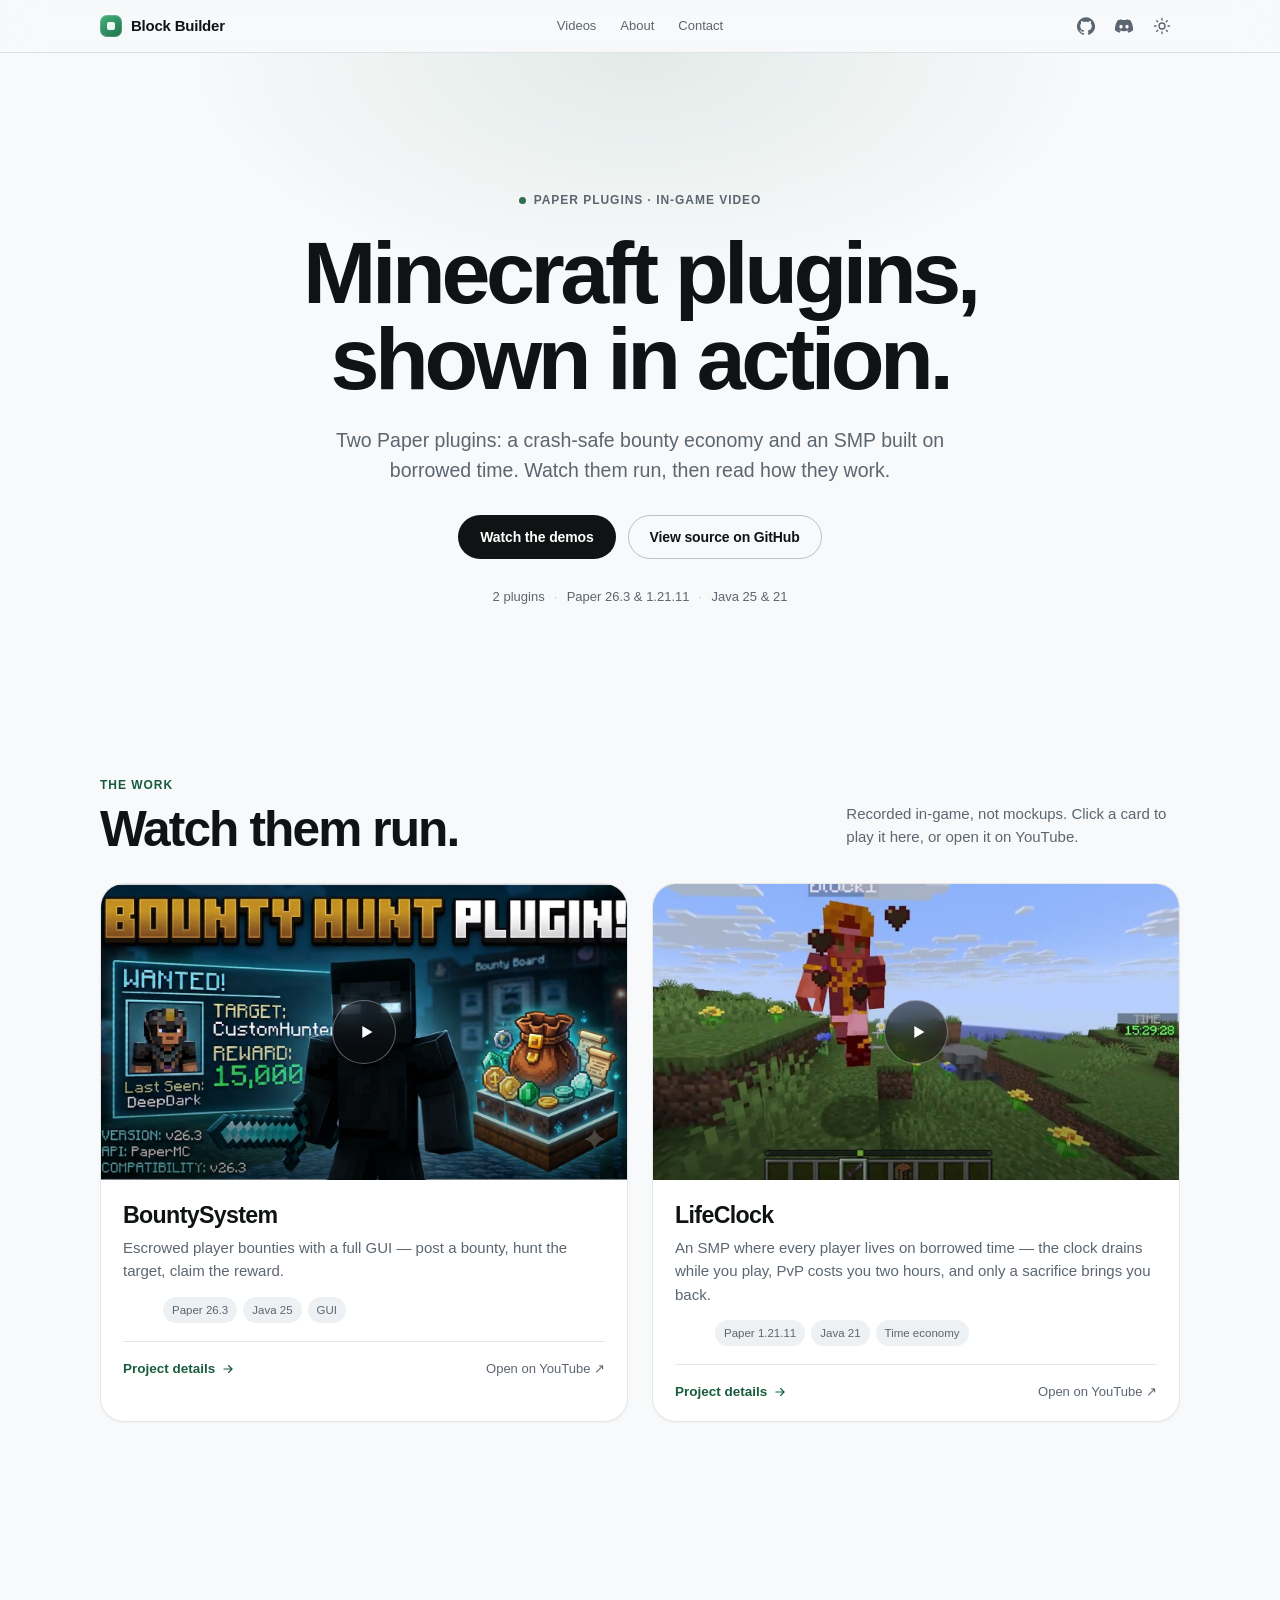
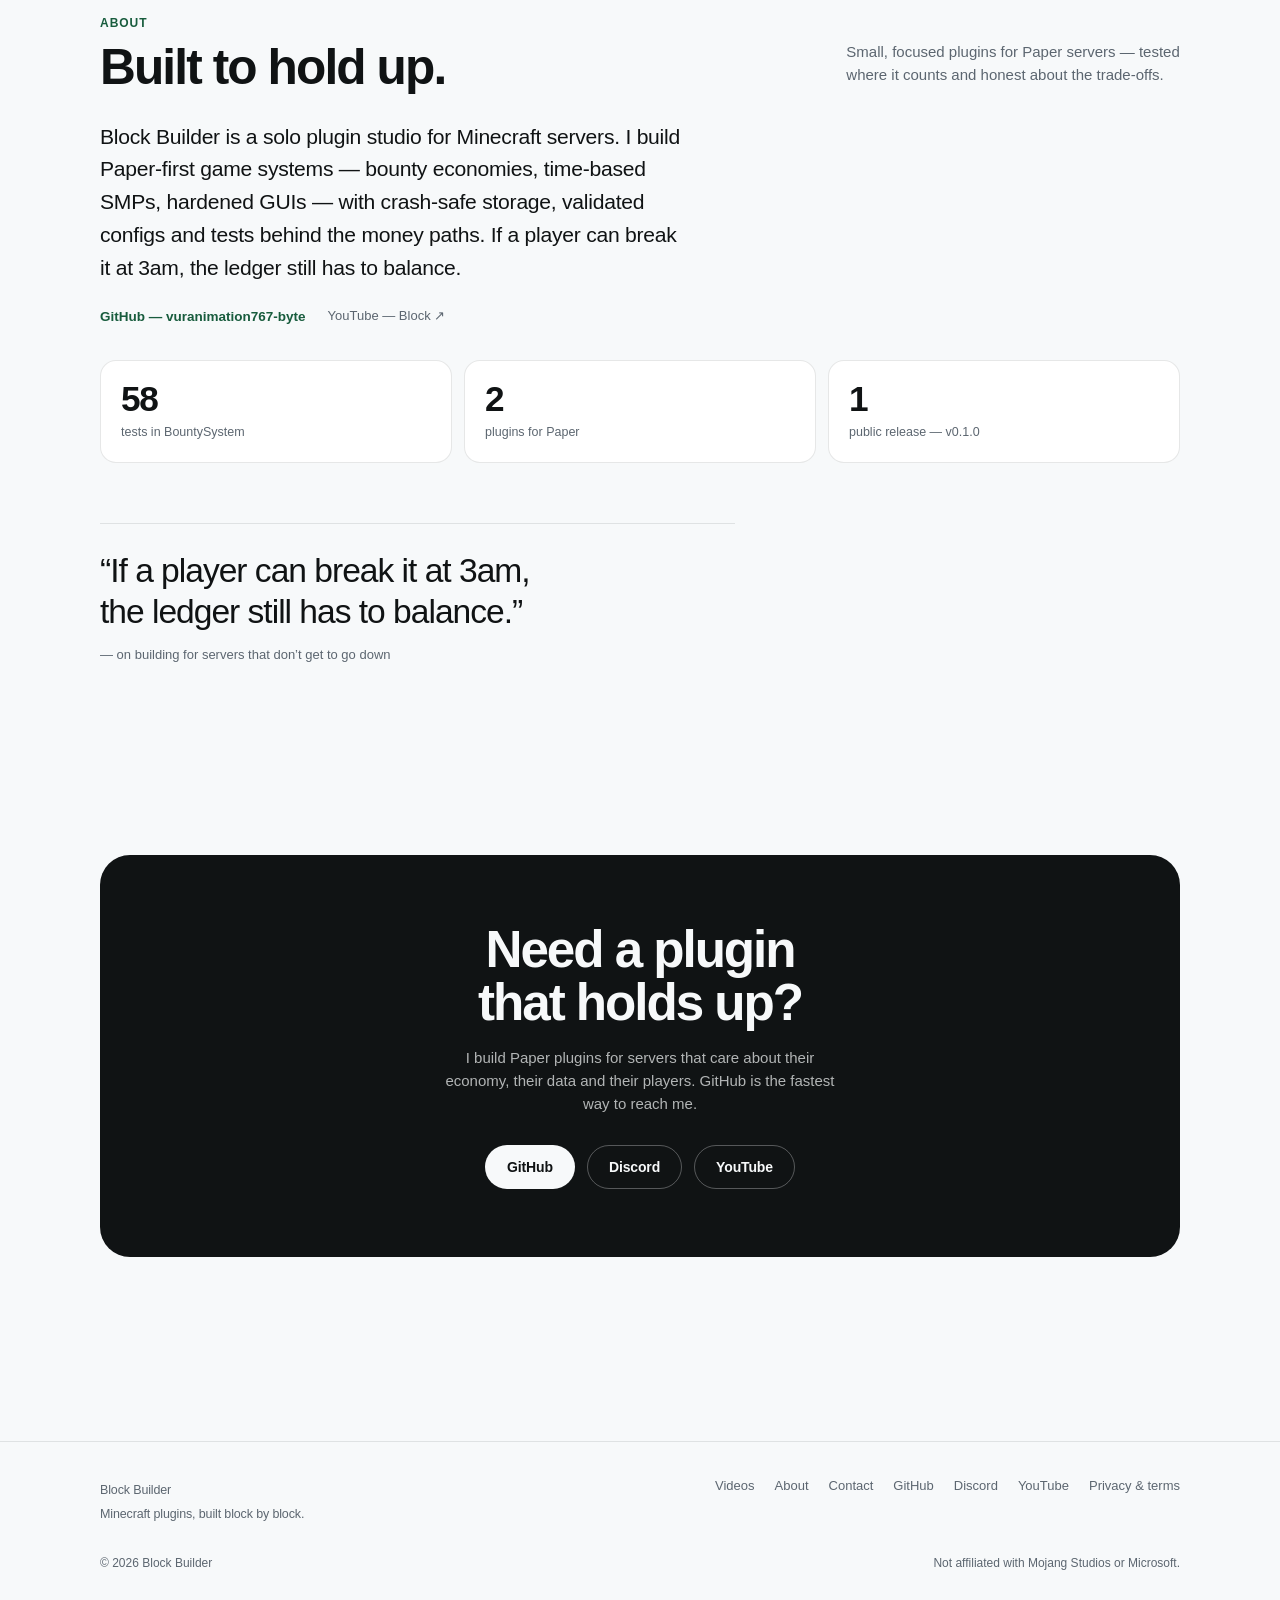
==== commit 0eb746b1: "Add Discord link" ====
--- a/index.html
+++ b/index.html
@@ -44,6 +44,9 @@
         <a class="icon-btn" href="https://github.com/vuranimation767-byte" data-site-href="github" target="_blank"
           rel="noopener" aria-label="GitHub profile">
           <svg viewBox="0 0 24 24" fill="currentColor" aria-hidden="true"><path d="M12 .5a12 12 0 0 0-3.79 23.4c.6.1.82-.26.82-.58v-2.03c-3.34.73-4.04-1.61-4.04-1.61-.55-1.39-1.33-1.76-1.33-1.76-1.09-.75.08-.73.08-.73 1.2.08 1.84 1.24 1.84 1.24 1.07 1.83 2.8 1.3 3.48 1 .1-.78.42-1.3.76-1.6-2.67-.3-5.47-1.33-5.47-5.93 0-1.31.47-2.38 1.24-3.22-.13-.3-.54-1.52.11-3.18 0 0 1-.32 3.3 1.23a11.5 11.5 0 0 1 6 0c2.28-1.55 3.29-1.23 3.29-1.23.65 1.66.24 2.88.12 3.18.77.84 1.23 1.91 1.23 3.22 0 4.61-2.8 5.62-5.48 5.92.43.37.81 1.1.81 2.22v3.29c0 .32.22.7.82.58A12 12 0 0 0 12 .5Z"/></svg>
+        </a>
+        <a class="icon-btn" href="https://discord.com/users/1489246754229588059" target="_blank" rel="noopener" aria-label="Discord profile">
+          <svg viewBox="0 0 24 24" fill="currentColor" aria-hidden="true"><path d="M20.317 4.37a19.791 19.791 0 0 0-4.885-1.515.074.074 0 0 0-.079.037c-.21.375-.444.864-.608 1.25a18.27 18.27 0 0 0-5.487 0 12.64 12.64 0 0 0-.617-1.25.077.077 0 0 0-.079-.037A19.736 19.736 0 0 0 3.677 4.37a.07.07 0 0 0-.032.027C.533 9.046-.32 13.58.099 18.057a.082.082 0 0 0 .031.057 19.9 19.9 0 0 0 5.993 3.03.078.078 0 0 0 .084-.028 14.09 14.09 0 0 0 1.226-1.994.076.076 0 0 0-.041-.106 13.107 13.107 0 0 1-1.872-.892.077.077 0 0 1-.008-.128 10.2 10.2 0 0 0 .372-.292.074.074 0 0 1 .077-.01c3.928 1.793 8.18 1.793 12.062 0a.074.074 0 0 1 .078.009c.12.098.246.198.373.292a.077.077 0 0 1-.006.127 12.299 12.299 0 0 1-1.873.892.077.077 0 0 0-.041.107c.36.698.772 1.362 1.225 1.993a.076.076 0 0 0 .084.028 19.839 19.839 0 0 0 6.002-3.03.077.077 0 0 0 .032-.054c.5-5.177-.838-9.674-3.549-13.66a.061.061 0 0 0-.031-.03zM8.02 15.33c-1.183 0-2.157-1.085-2.157-2.419 0-1.333.956-2.419 2.157-2.419 1.21 0 2.176 1.096 2.157 2.419 0 1.334-.956 2.419-2.157 2.419zm7.975 0c-1.183 0-2.157-1.085-2.157-2.419 0-1.333.955-2.419 2.157-2.419 1.21 0 2.176 1.096 2.157 2.419 0 1.334-.946 2.419-2.157 2.419z"/></svg>
         </a>
         <button class="icon-btn theme-btn" type="button" data-theme-toggle aria-label="Switch theme">
           <svg class="i-sun" viewBox="0 0 24 24" fill="none" stroke="currentColor" stroke-width="1.8" stroke-linecap="round" aria-hidden="true"><circle cx="12" cy="12" r="4"/><path d="M12 2v2M12 20v2M4.93 4.93l1.41 1.41M17.66 17.66l1.41 1.41M2 12h2M20 12h2M4.93 19.07l1.41-1.41M17.66 6.34l1.41-1.41"/></svg>
@@ -149,6 +152,7 @@
         <div class="hero-actions">
           <a class="btn btn-primary" href="https://github.com/vuranimation767-byte" data-site-href="github" target="_blank"
             rel="noopener">GitHub</a>
+          <a class="btn btn-secondary" href="https://discord.com/users/1489246754229588059" target="_blank" rel="noopener">Discord</a>
           <a class="btn btn-secondary" href="https://www.youtube.com/@EditoX-e1l" target="_blank" rel="noopener">YouTube</a>
         </div>
       </div>
@@ -166,6 +170,7 @@
         <a href="#about">About</a>
         <a href="#contact">Contact</a>
         <a href="https://github.com/vuranimation767-byte" data-site-href="github" target="_blank" rel="noopener">GitHub</a>
+        <a href="https://discord.com/users/1489246754229588059" target="_blank" rel="noopener">Discord</a>
         <a href="https://www.youtube.com/@EditoX-e1l" target="_blank" rel="noopener">YouTube</a>
         <a href="legal.html">Privacy &amp; terms</a>
       </nav>
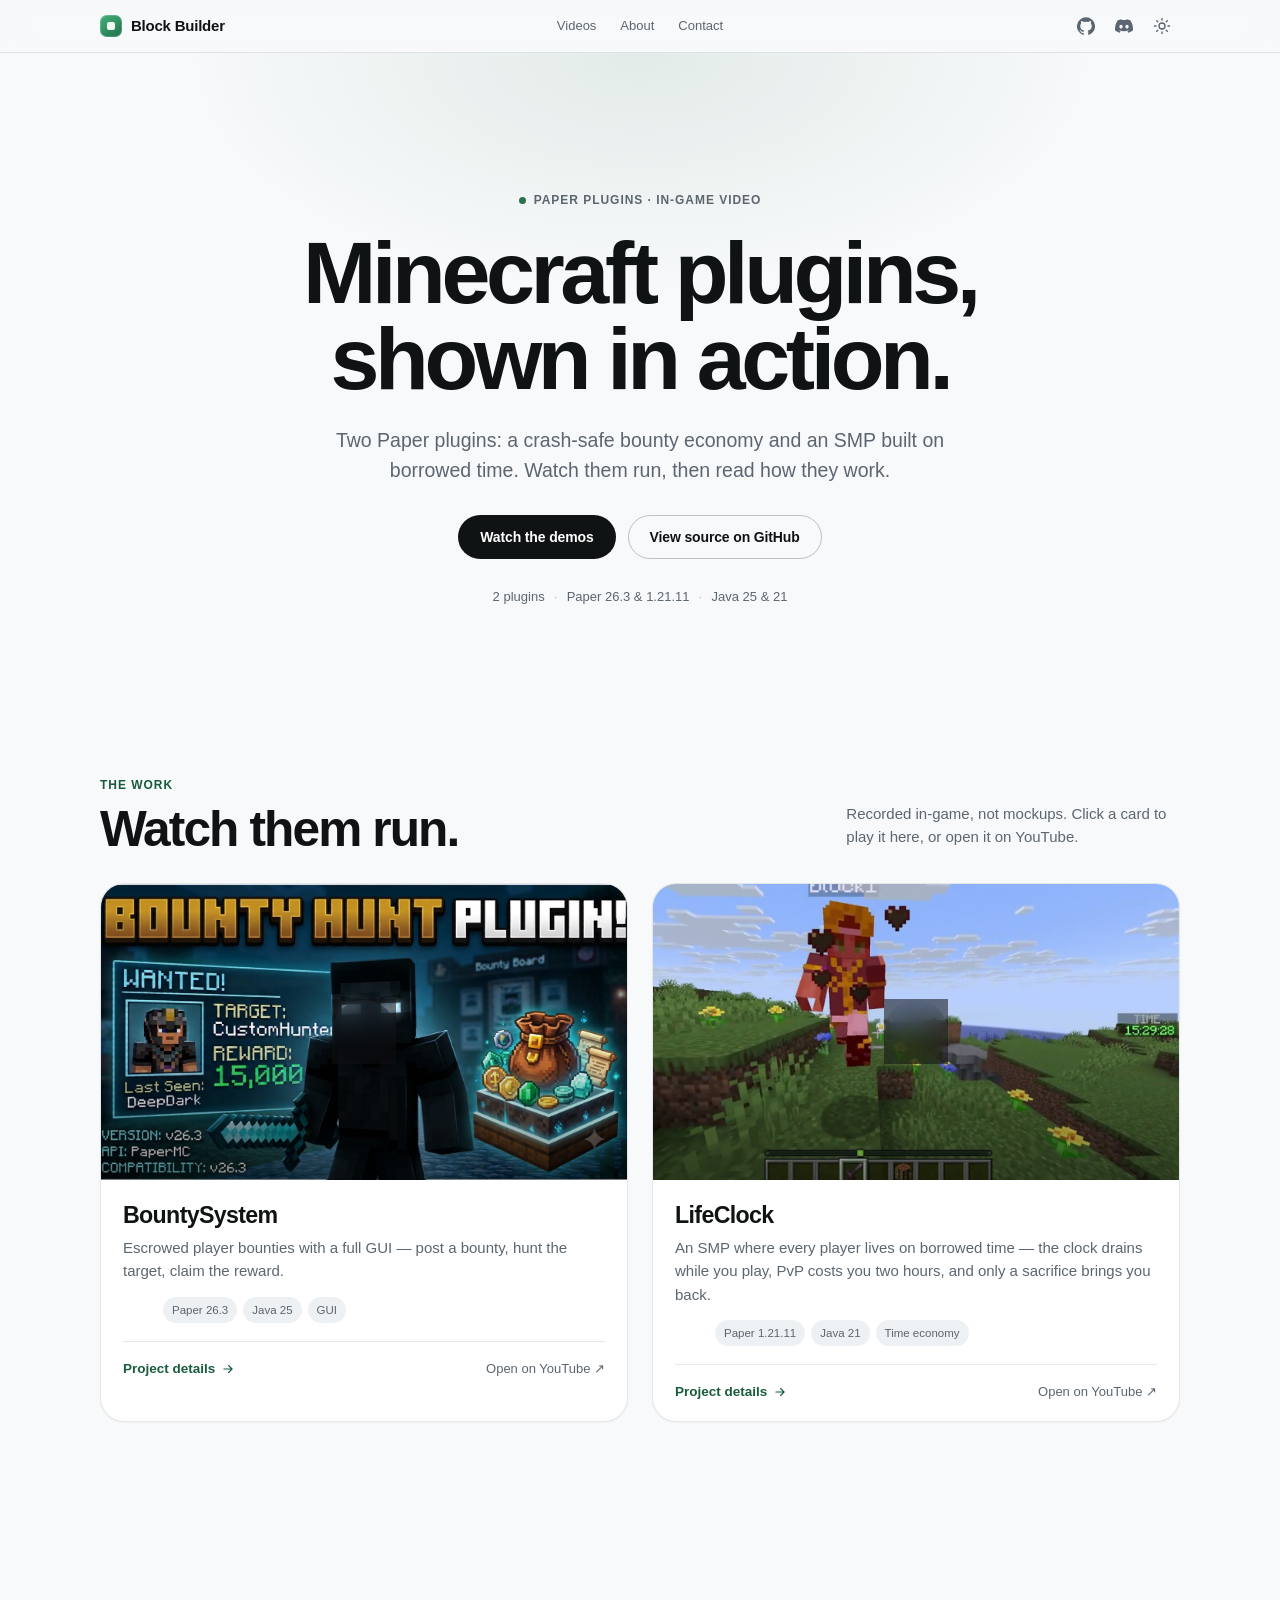
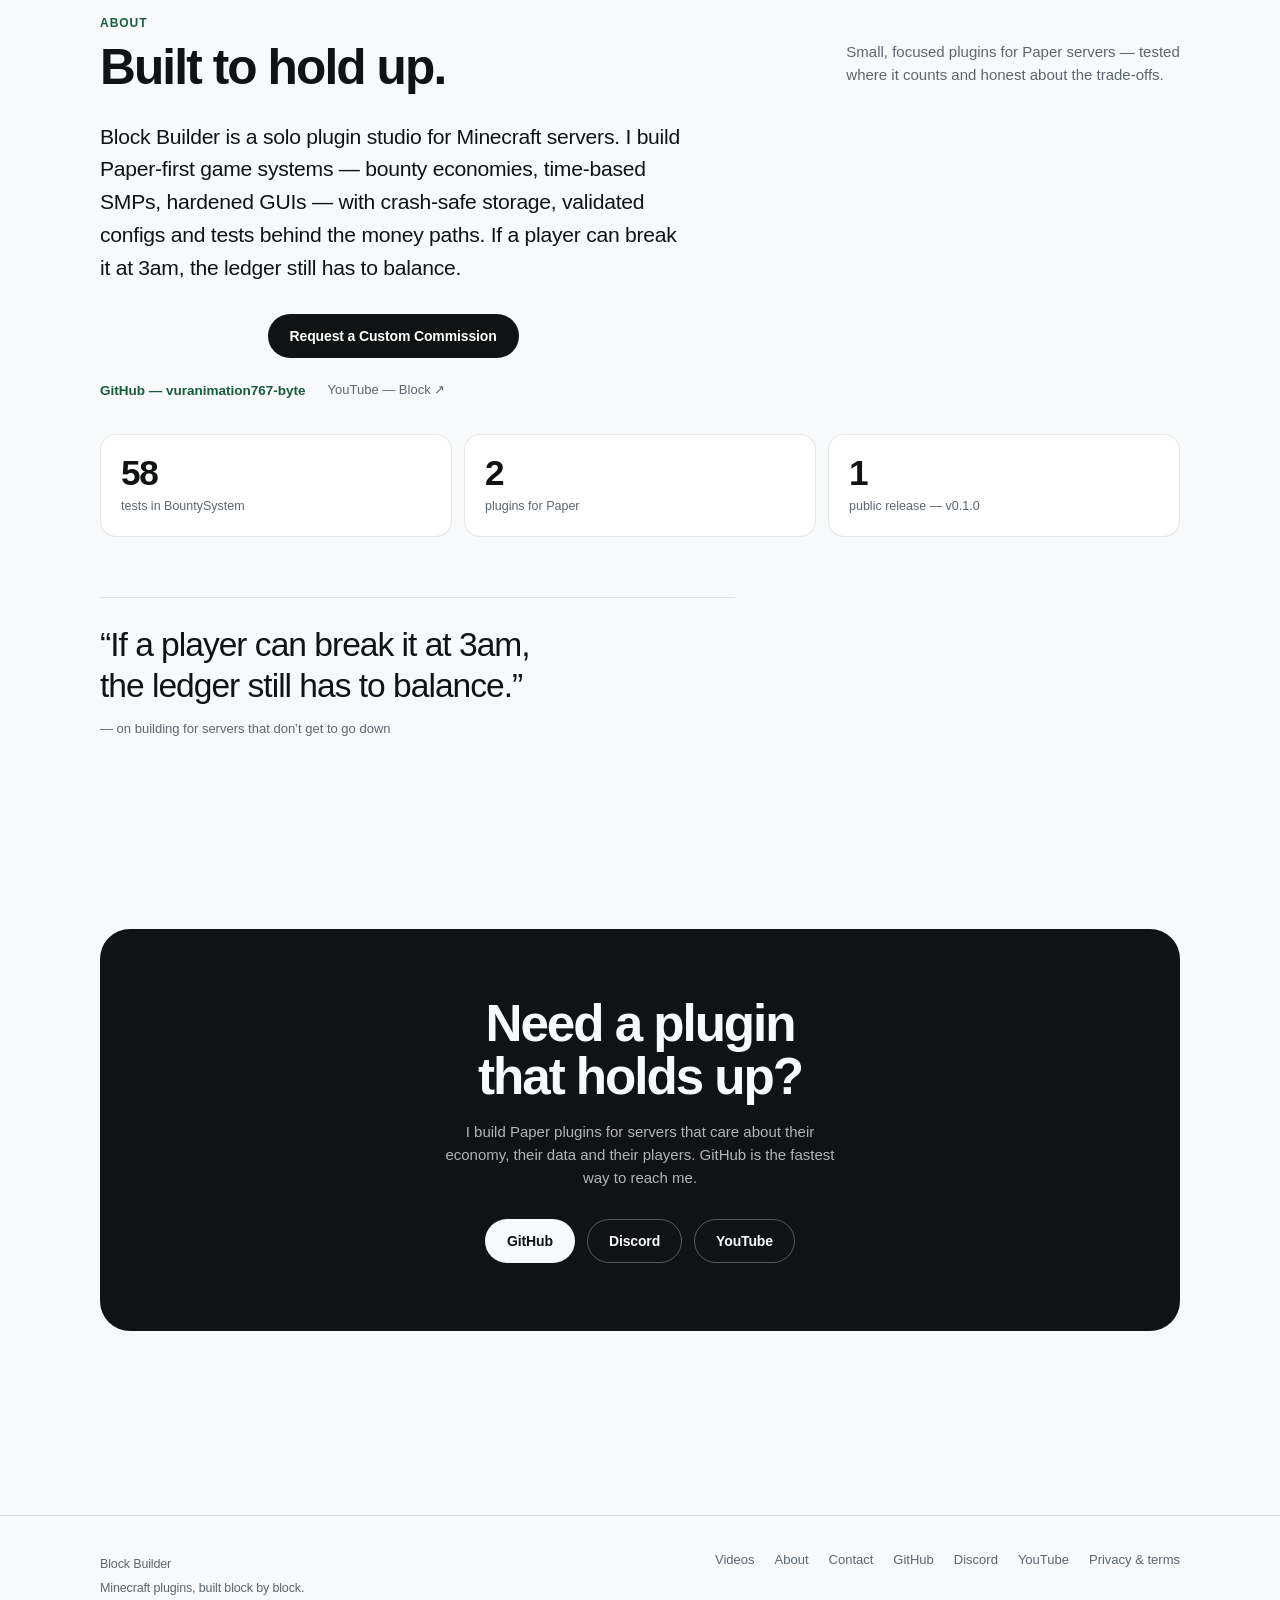
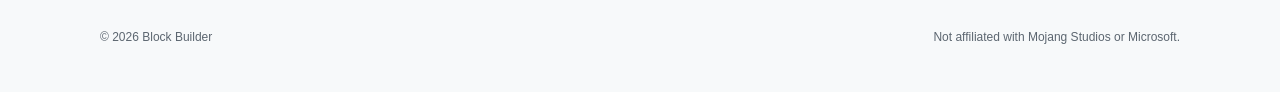
==== commit f165c7af: "Improve about section and add commission CTA" ====
--- a/index.html
+++ b/index.html
@@ -117,7 +117,10 @@
       </div>
 
       <div class="about-copy reveal">
-        <p data-site="about">Block Builder is a solo plugin studio for Minecraft servers. I build Paper-first game systems — bounty economies, time-based SMPs, hardened GUIs — with crash-safe storage, validated configs and tests behind the money paths. If a player can break it at 3am, the ledger still has to balance.</p>
+        <p data-site="about">High-Performance Minecraft Java &amp; Paper Plugin Developer. I build exploit-proof server mechanics, custom economy systems, and debounced GUIs engineered for high player counts. No dupes, no memory leaks, no lag spikes under heavy load.</p>
+        <div class="hero-actions">
+          <a class="btn btn-primary" href="https://discord.com/users/1489246754229588059" target="_blank" rel="noopener">Request a Custom Commission</a>
+        </div>
         <div class="about-links">
           <a class="link-arrow" href="https://github.com/vuranimation767-byte" data-site-href="github" target="_blank" rel="noopener">GitHub — vuranimation767-byte</a>
           <a class="link-muted" href="https://www.youtube.com/@EditoX-e1l" target="_blank" rel="noopener">YouTube — Block ↗</a>
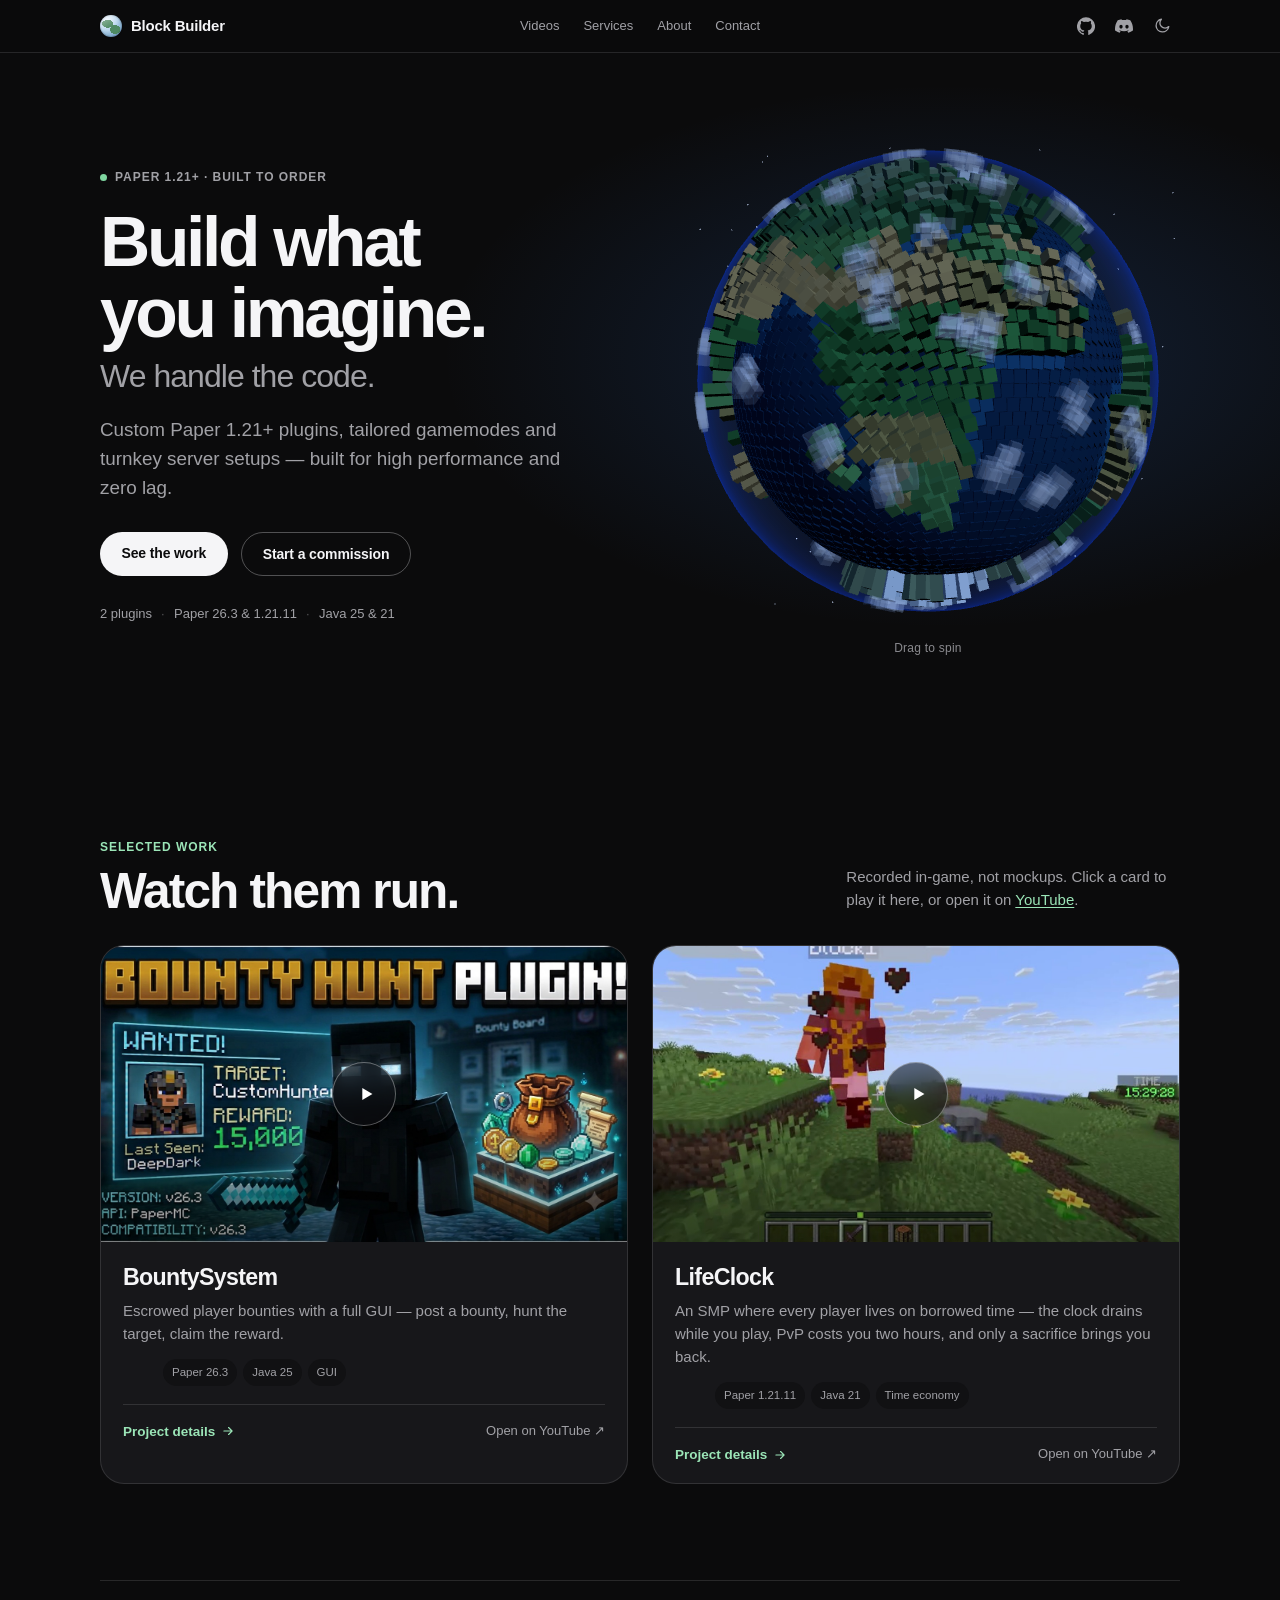
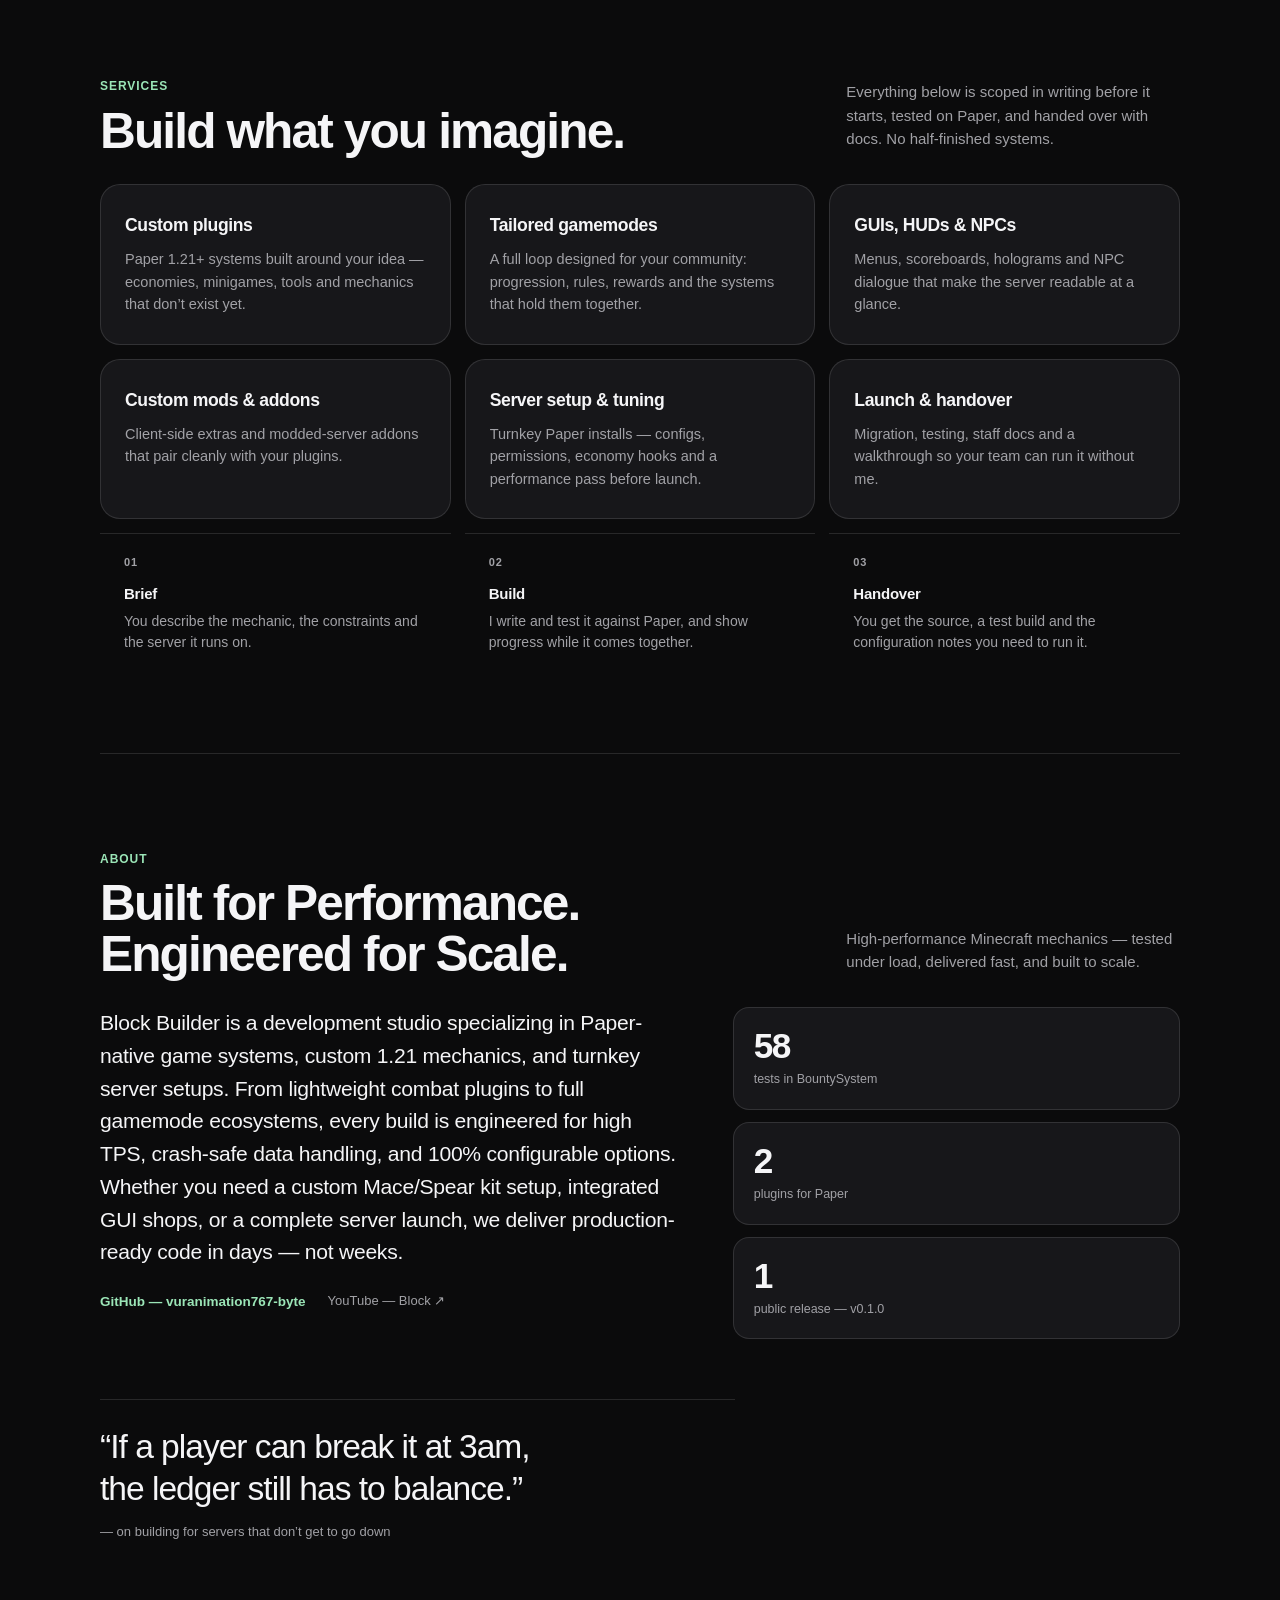
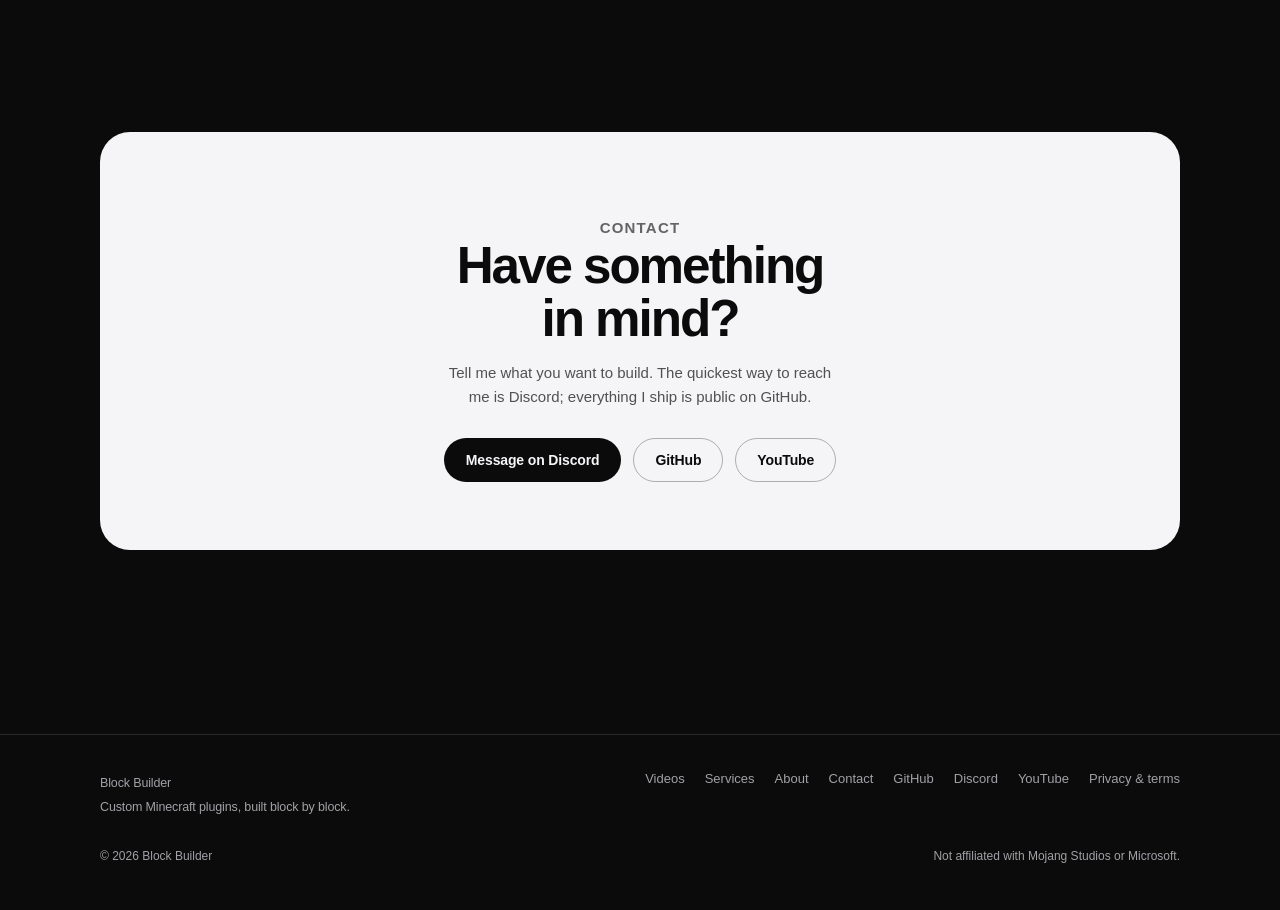
==== commit f698382b: "Rebuild portfolio: globe hero, services, about copy, scroll day/night theme, legal pages" ====
--- a/index.html
+++ b/index.html
@@ -3,29 +3,24 @@
 <head>
   <meta charset="utf-8">
   <meta name="viewport" content="width=device-width, initial-scale=1">
-  <title>Block Builder — Minecraft Plugin Developer</title>
-  <meta name="description" content="Paper plugins shown in action — BountySystem's crash-safe bounty economy and LifeClock's time-based SMP.">
+  <title>Block Builder — Custom Minecraft Plugins &amp; Servers</title>
+  <meta name="description" content="Custom Paper 1.21+ plugins, tailored gamemodes and turnkey server setups — built for performance and zero lag.">
   <meta property="og:type" content="website">
   <meta property="og:url" content="https://vuranimation767-byte.github.io/portfolio/">
-  <meta property="og:title" content="Block Builder — Minecraft Plugin Developer">
-  <meta property="og:description" content="Paper plugins shown in action — BountySystem's crash-safe bounty economy and LifeClock's time-based SMP.">
+  <meta property="og:title" content="Block Builder — Custom Minecraft Plugins &amp; Servers">
+  <meta property="og:description" content="Custom Paper 1.21+ plugins, tailored gamemodes and turnkey server setups — built for performance and zero lag.">
   <meta property="og:image" content="https://vuranimation767-byte.github.io/portfolio/assets/thumbs/bountysystem.jpg">
   <meta name="twitter:card" content="summary_large_image">
-  <meta name="theme-color" content="#f7f9fa">
+  <meta name="theme-color" content="#0b0b0c">
   <link rel="icon" href="assets/favicon.svg" type="image/svg+xml">
   <script>
-    try {
-      var savedTheme = localStorage.getItem("theme");
-      document.documentElement.dataset.theme = savedTheme || "light";
-    } catch (error) {
-      document.documentElement.dataset.theme = "light";
-    }
+    document.documentElement.dataset.theme = "dark";
     document.documentElement.classList.add("js");
   </script>
   <link rel="stylesheet" href="assets/css/site.css">
 </head>
 <body id="top">
-  <a class="skip-link" href="#videos">Skip to videos</a>
+  <a class="skip-link" href="#main">Skip to content</a>
 
   <header class="site-header">
     <div class="wrap header-inner">
@@ -36,6 +31,7 @@
 
       <nav class="nav" aria-label="Primary">
         <a class="nav-link" href="#videos">Videos</a>
+        <a class="nav-link" href="#services">Services</a>
         <a class="nav-link" href="#about">About</a>
         <a class="nav-link" href="#contact">Contact</a>
       </nav>
@@ -63,6 +59,7 @@
     <div class="mobile-menu" id="mobile-menu" hidden>
       <nav aria-label="Mobile">
         <a href="#videos">Videos</a>
+        <a href="#services">Services</a>
         <a href="#about">About</a>
         <a href="#contact">Contact</a>
         <a href="https://github.com/vuranimation767-byte" data-site-href="github" target="_blank" rel="noopener">GitHub ↗</a>
@@ -71,30 +68,42 @@
     </div>
   </header>
 
-  <main>
-    <section class="hero wrap" aria-labelledby="hero-title">
-      <p class="eyebrow">Paper plugins · in-game video</p>
-      <h1 id="hero-title">Minecraft plugins, shown in action.</h1>
-      <p class="lede" data-site="tagline">Two Paper plugins: a crash-safe bounty economy and an SMP built on borrowed time. Watch them run, then read how they work.</p>
-      <div class="hero-actions">
-        <a class="btn btn-primary" href="#videos">Watch the demos</a>
-        <a class="btn btn-secondary" href="https://github.com/vuranimation767-byte" data-site-href="github" target="_blank"
-          rel="noopener">View source on GitHub</a>
-      </div>
-      <p class="hero-stats">
-        <span id="stat-plugins">2 plugins</span>
-        <span>Paper 26.3 &amp; 1.21.11</span>
-        <span>Java 25 &amp; 21</span>
-      </p>
+  <main id="main">
+    <section class="hero">
+      <div class="wrap hero-inner">
+        <div class="hero-copy">
+          <p class="eyebrow">Paper 1.21+ · built to order</p>
+          <h1 id="hero-title">Build what you imagine.<span>We handle the code.</span></h1>
+          <p class="lede" data-site="tagline">Custom Paper 1.21+ plugins, tailored gamemodes and turnkey server setups — built for high performance and zero lag.</p>
+          <div class="hero-actions">
+            <a class="btn btn-primary" href="#videos">See the work</a>
+            <a class="btn btn-secondary" href="https://discord.com/users/1489246754229588059" target="_blank"
+              rel="noopener">Start a commission</a>
+          </div>
+          <p class="hero-stats">
+            <span id="stat-plugins">2 plugins</span>
+            <span>Paper 26.3 &amp; 1.21.11</span>
+            <span>Java 25 &amp; 21</span>
+          </p>
+        </div>
+
+        <div class="hero-globe">
+          <div class="globe" id="globe">
+            <div class="globe-fallback" aria-hidden="true"></div>
+          </div>
+          <p class="globe-hint" aria-hidden="true">Drag to spin</p>
+        </div>
+      </div>
     </section>
 
     <section class="section wrap" id="videos" aria-labelledby="videos-title">
       <div class="section-head">
         <div>
-          <p class="section-kicker">The work</p>
+          <p class="section-kicker">Selected work</p>
           <h2 id="videos-title">Watch them run.</h2>
         </div>
-        <p>Recorded in-game, not mockups. Click a card to play it here, or open it on YouTube.</p>
+        <p>Recorded in-game, not mockups. Click a card to play it here, or open it on
+          <a class="link-inline" href="https://www.youtube.com/@EditoX-e1l" target="_blank" rel="noopener">YouTube</a>.</p>
       </div>
 
       <div class="video-grid" id="video-grid">
@@ -107,38 +116,90 @@
       </noscript>
     </section>
 
-    <section class="section wrap" id="about" aria-labelledby="about-title">
+    <section class="section wrap section-line" id="services" aria-labelledby="services-title">
+      <div class="section-head">
+        <div>
+          <p class="section-kicker">Services</p>
+          <h2 id="services-title">Build what you imagine.</h2>
+        </div>
+        <p>Everything below is scoped in writing before it starts, tested on Paper, and handed over with docs. No half-finished systems.</p>
+      </div>
+
+      <ul class="cards">
+        <li class="card reveal">
+          <h3>Custom plugins</h3>
+          <p>Paper 1.21+ systems built around your idea — economies, minigames, tools and mechanics that don’t exist yet.</p>
+        </li>
+        <li class="card reveal">
+          <h3>Tailored gamemodes</h3>
+          <p>A full loop designed for your community: progression, rules, rewards and the systems that hold them together.</p>
+        </li>
+        <li class="card reveal">
+          <h3>GUIs, HUDs &amp; NPCs</h3>
+          <p>Menus, scoreboards, holograms and NPC dialogue that make the server readable at a glance.</p>
+        </li>
+        <li class="card reveal">
+          <h3>Custom mods &amp; addons</h3>
+          <p>Client-side extras and modded-server addons that pair cleanly with your plugins.</p>
+        </li>
+        <li class="card reveal">
+          <h3>Server setup &amp; tuning</h3>
+          <p>Turnkey Paper installs — configs, permissions, economy hooks and a performance pass before launch.</p>
+        </li>
+        <li class="card reveal">
+          <h3>Launch &amp; handover</h3>
+          <p>Migration, testing, staff docs and a walkthrough so your team can run it without me.</p>
+        </li>
+      </ul>
+
+      <ol class="steps">
+        <li class="reveal">
+          <h3>Brief</h3>
+          <p>You describe the mechanic, the constraints and the server it runs on.</p>
+        </li>
+        <li class="reveal">
+          <h3>Build</h3>
+          <p>I write and test it against Paper, and show progress while it comes together.</p>
+        </li>
+        <li class="reveal">
+          <h3>Handover</h3>
+          <p>You get the source, a test build and the configuration notes you need to run it.</p>
+        </li>
+      </ol>
+    </section>
+
+    <section class="section wrap section-line" id="about" aria-labelledby="about-title">
       <div class="section-head">
         <div>
           <p class="section-kicker">About</p>
-          <h2 id="about-title">Built to hold up.</h2>
-        </div>
-        <p>Small, focused plugins for Paper servers — tested where it counts and honest about the trade-offs.</p>
-      </div>
-
-      <div class="about-copy reveal">
-        <p data-site="about">High-Performance Minecraft Java &amp; Paper Plugin Developer. I build exploit-proof server mechanics, custom economy systems, and debounced GUIs engineered for high player counts. No dupes, no memory leaks, no lag spikes under heavy load.</p>
-        <div class="hero-actions">
-          <a class="btn btn-primary" href="https://discord.com/users/1489246754229588059" target="_blank" rel="noopener">Request a Custom Commission</a>
-        </div>
-        <div class="about-links">
-          <a class="link-arrow" href="https://github.com/vuranimation767-byte" data-site-href="github" target="_blank" rel="noopener">GitHub — vuranimation767-byte</a>
-          <a class="link-muted" href="https://www.youtube.com/@EditoX-e1l" target="_blank" rel="noopener">YouTube — Block ↗</a>
-        </div>
-      </div>
-
-      <div class="stats reveal">
-        <div class="stat">
-          <strong>58</strong>
-          <span>tests in BountySystem</span>
-        </div>
-        <div class="stat">
-          <strong>2</strong>
-          <span>plugins for Paper</span>
-        </div>
-        <div class="stat">
-          <strong>1</strong>
-          <span>public release — v0.1.0</span>
+          <h2 id="about-title">Built for Performance. Engineered for Scale.</h2>
+        </div>
+        <p>High-performance Minecraft mechanics — tested under load, delivered fast, and built to scale.</p>
+      </div>
+
+      <div class="about-grid">
+        <div class="about-copy reveal">
+          <p data-site="about">Block Builder is a development studio specializing in Paper-native game systems, custom 1.21 mechanics, and turnkey server setups. From lightweight combat plugins to full gamemode ecosystems, every build is engineered for high TPS, crash-safe data handling, and 100% configurable options. Whether you need a custom Mace/Spear kit setup, integrated GUI shops, or a complete server launch, we deliver production-ready code in days — not weeks.</p>
+          <div class="about-links">
+            <a class="link-arrow" href="https://github.com/vuranimation767-byte" data-site-href="github" target="_blank"
+              rel="noopener">GitHub — vuranimation767-byte</a>
+            <a class="link-muted" href="https://www.youtube.com/@EditoX-e1l" target="_blank" rel="noopener">YouTube — Block ↗</a>
+          </div>
+        </div>
+
+        <div class="stats reveal">
+          <div class="stat">
+            <strong>58</strong>
+            <span>tests in BountySystem</span>
+          </div>
+          <div class="stat">
+            <strong>2</strong>
+            <span>plugins for Paper</span>
+          </div>
+          <div class="stat">
+            <strong>1</strong>
+            <span>public release — v0.1.0</span>
+          </div>
         </div>
       </div>
 
@@ -150,13 +211,16 @@
 
     <section class="section wrap" id="contact" aria-labelledby="contact-title">
       <div class="cta reveal">
-        <h2 id="contact-title">Need a plugin that holds up?</h2>
-        <p>I build Paper plugins for servers that care about their economy, their data and their players. GitHub is the fastest way to reach me.</p>
+        <p class="section-kicker">Contact</p>
+        <h2 id="contact-title">Have something in mind?</h2>
+        <p>Tell me what you want to build. The quickest way to reach me is Discord; everything I ship is public on GitHub.</p>
         <div class="hero-actions">
-          <a class="btn btn-primary" href="https://github.com/vuranimation767-byte" data-site-href="github" target="_blank"
-            rel="noopener">GitHub</a>
-          <a class="btn btn-secondary" href="https://discord.com/users/1489246754229588059" target="_blank" rel="noopener">Discord</a>
-          <a class="btn btn-secondary" href="https://www.youtube.com/@EditoX-e1l" target="_blank" rel="noopener">YouTube</a>
+          <a class="btn btn-primary" href="https://discord.com/users/1489246754229588059" target="_blank"
+            rel="noopener">Message on Discord</a>
+          <a class="btn btn-secondary" href="https://github.com/vuranimation767-byte" data-site-href="github"
+            target="_blank" rel="noopener">GitHub</a>
+          <a class="btn btn-secondary" href="https://www.youtube.com/@EditoX-e1l" target="_blank"
+            rel="noopener">YouTube</a>
         </div>
       </div>
     </section>
@@ -166,10 +230,11 @@
     <div class="wrap footer-main">
       <p class="footer-brand">
         <span data-site="name">Block Builder</span>
-        <span>Minecraft plugins, built block by block.</span>
+        <span>Custom Minecraft plugins, built block by block.</span>
       </p>
       <nav class="footer-links" aria-label="Footer">
         <a href="#videos">Videos</a>
+        <a href="#services">Services</a>
         <a href="#about">About</a>
         <a href="#contact">Contact</a>
         <a href="https://github.com/vuranimation767-byte" data-site-href="github" target="_blank" rel="noopener">GitHub</a>
@@ -185,5 +250,48 @@
   </footer>
 
   <script type="module" src="assets/js/gallery.js"></script>
+  <script type="module" src="assets/js/globe.js"></script>
+  <script>
+    (function () {
+      var root = document.documentElement;
+      var work = document.getElementById("videos");
+      if (!work) return;
+      var locked = false;
+      var current = "dark";
+
+      function paint(theme) {
+        if (theme === current) return;
+        current = theme;
+        root.dataset.theme = theme;
+        var meta = document.querySelector('meta[name="theme-color"]');
+        if (meta) meta.setAttribute("content", theme === "dark" ? "#0b0b0c" : "#fbfbfd");
+        document.querySelectorAll("[data-theme-toggle]").forEach(function (btn) {
+          btn.setAttribute("aria-label", theme === "dark" ? "Switch to light theme" : "Switch to dark theme");
+        });
+        document.dispatchEvent(new CustomEvent("themechange", { detail: { theme: theme } }));
+      }
+
+      document.addEventListener("click", function (event) {
+        if (event.target.closest("[data-theme-toggle]")) {
+          locked = true;
+          current = root.dataset.theme;
+        }
+      });
+
+      var ticking = false;
+      function onScroll() {
+        if (locked || ticking) return;
+        ticking = true;
+        requestAnimationFrame(function () {
+          ticking = false;
+          var line = window.scrollY + window.innerHeight * 0.45;
+          paint(line >= work.offsetTop ? "light" : "dark");
+        });
+      }
+
+      window.addEventListener("scroll", onScroll, { passive: true });
+      onScroll();
+    })();
+  </script>
 </body>
 </html>
--- a/assets/css/site.css
+++ b/assets/css/site.css
@@ -7,21 +7,22 @@
    ========================================================================== */
 :root {
   color-scheme: light;
-  --bg: #f7f9fa;
+  --bg: #fbfbfd;
   --surface: #ffffff;
-  --surface-soft: #eef1f3;
-  --ink: #101314;
-  --muted: #5c6670;
-  --line: rgba(16, 19, 20, 0.1);
-  --line-strong: rgba(16, 19, 20, 0.24);
+  --surface-soft: #f2f2f4;
+  --ink: #1d1d1f;
+  --muted: #6e6e73;
+  --line: rgba(0, 0, 0, 0.09);
+  --line-strong: rgba(0, 0, 0, 0.2);
   --accent: #2f6f4e;
-  --accent-ink: #185c3d;
-  --accent-soft: rgba(47, 111, 78, 0.1);
-  --glass: rgba(247, 249, 250, 0.72);
-  --btn: #101314;
+  --accent-ink: #1d5c3d;
+  --accent-soft: rgba(47, 111, 78, 0.09);
+  --glow: rgba(147, 185, 222, 0.32);
+  --glass: rgba(251, 251, 253, 0.72);
+  --btn: #1d1d1f;
   --btn-ink: #ffffff;
-  --shadow-sm: 0 1px 2px rgba(16, 19, 20, 0.04);
-  --shadow-lg: 0 28px 64px -28px rgba(16, 19, 20, 0.28);
+  --shadow-sm: 0 1px 2px rgba(0, 0, 0, 0.04);
+  --shadow-lg: 0 28px 64px -28px rgba(0, 0, 0, 0.28);
   --radius: 24px;
   --radius-sm: 16px;
   --wrap: 1080px;
@@ -33,17 +34,18 @@
 
 [data-theme="dark"] {
   color-scheme: dark;
-  --bg: #000000;
-  --surface: #1d1d1f;
-  --surface-soft: #141416;
+  --bg: #0b0b0c;
+  --surface: #17171a;
+  --surface-soft: #111113;
   --ink: #f5f5f7;
   --muted: #a1a1a6;
   --line: rgba(245, 245, 247, 0.12);
   --line-strong: rgba(245, 245, 247, 0.3);
   --accent: #7fd6a0;
   --accent-ink: #9be5b7;
-  --accent-soft: rgba(127, 214, 160, 0.14);
-  --glass: rgba(0, 0, 0, 0.66);
+  --accent-soft: rgba(127, 214, 160, 0.12);
+  --glow: rgba(47, 111, 208, 0.22);
+  --glass: rgba(11, 11, 12, 0.7);
   --btn: #f5f5f7;
   --btn-ink: #0b0b0c;
   --shadow-sm: none;
@@ -83,7 +85,7 @@
   font-optical-sizing: auto;
   -webkit-font-smoothing: antialiased;
   -moz-osx-font-smoothing: grayscale;
-  transition: background-color 0.25s ease, color 0.25s ease;
+  transition: background-color 0.45s ease, color 0.45s ease;
 }
 
 img,
@@ -179,6 +181,7 @@
   border-bottom: 1px solid var(--line);
   -webkit-backdrop-filter: saturate(180%) blur(20px);
   backdrop-filter: saturate(180%) blur(20px);
+  transition: background-color 0.45s ease, border-color 0.45s ease;
 }
 
 @supports not ((backdrop-filter: blur(1px)) or (-webkit-backdrop-filter: blur(1px))) {
@@ -212,17 +215,20 @@
   flex: none;
   width: 22px;
   height: 22px;
-  border-radius: 7px;
-  background: linear-gradient(145deg, #45b37a, #1f6f4a);
-  box-shadow: inset 0 0 0 1px rgba(255, 255, 255, 0.18);
+  border-radius: 50%;
+  background:
+    radial-gradient(ellipse 44% 30% at 35% 40%, #4e8a63 58%, transparent 60%),
+    radial-gradient(ellipse 40% 34% at 69% 66%, #4e8a63 58%, transparent 60%),
+    radial-gradient(circle at 33% 26%, #f2f9ff 0%, #b7d5ec 44%, #4b80ad 100%);
+  box-shadow: inset 0 0 0 1px rgba(0, 0, 0, 0.12), 0 1px 2px rgba(0, 0, 0, 0.1);
 }
 
 .brand-mark::after {
   content: "";
   position: absolute;
-  inset: 7px;
-  border-radius: 2px;
-  background: rgba(255, 255, 255, 0.92);
+  inset: 0;
+  border-radius: 50%;
+  background: linear-gradient(150deg, rgba(255, 255, 255, 0.5), transparent 55%);
 }
 
 .nav {
@@ -419,8 +425,7 @@
    ========================================================================== */
 .hero {
   position: relative;
-  padding: clamp(72px, 12vw, 132px) 0 clamp(44px, 6vw, 72px);
-  text-align: center;
+  padding: clamp(44px, 6vw, 76px) 0 clamp(48px, 7vw, 84px);
 }
 
 .hero::before {
@@ -428,8 +433,19 @@
   position: absolute;
   inset: 0;
   z-index: -1;
-  background: radial-gradient(58% 52% at 50% 0%, var(--accent-soft), transparent 72%);
+  background: radial-gradient(58% 58% at 74% 44%, var(--glow), transparent 68%);
   pointer-events: none;
+}
+
+.hero-inner {
+  display: grid;
+  grid-template-columns: minmax(0, 1.02fr) minmax(0, 0.98fr);
+  align-items: center;
+  gap: clamp(20px, 4vw, 56px);
+}
+
+.hero-copy {
+  max-width: 34rem;
 }
 
 .eyebrow {
@@ -452,19 +468,29 @@
 }
 
 .hero h1 {
-  max-width: 15ch;
-  margin: 18px auto 0;
-  font-size: clamp(2.85rem, 7.4vw, 5.5rem);
-  font-weight: 600;
-  line-height: 0.98;
-  letter-spacing: -0.05em;
+  max-width: 12ch;
+  margin: 18px 0 0;
+  font-size: clamp(2.6rem, 5.6vw, 4.35rem);
+  font-weight: 600;
+  line-height: 1.02;
+  letter-spacing: -0.048em;
   text-wrap: balance;
 }
 
+.hero h1 span {
+  display: block;
+  margin-top: 10px;
+  font-size: 0.46em;
+  font-weight: 500;
+  line-height: 1.1;
+  letter-spacing: -0.03em;
+  color: var(--muted);
+}
+
 .hero .lede {
-  max-width: 58ch;
-  margin: 22px auto 0;
-  font-size: clamp(1.05rem, 1.6vw, 1.22rem);
+  max-width: 46ch;
+  margin: 20px 0 0;
+  font-size: clamp(1.02rem, 1.5vw, 1.18rem);
   line-height: 1.55;
   color: var(--muted);
   text-wrap: pretty;
@@ -474,7 +500,7 @@
   display: flex;
   flex-wrap: wrap;
   align-items: center;
-  justify-content: center;
+  justify-content: flex-start;
   gap: 12px;
   margin-top: 30px;
 }
@@ -483,7 +509,7 @@
   display: flex;
   flex-wrap: wrap;
   align-items: center;
-  justify-content: center;
+  justify-content: flex-start;
   gap: 10px 22px;
   margin-top: 28px;
   font-size: 13px;
@@ -500,6 +526,69 @@
   position: absolute;
   left: -13px;
   color: var(--line-strong);
+}
+
+/* Hero globe */
+.hero-globe {
+  display: grid;
+  justify-items: center;
+  gap: 6px;
+}
+
+.globe {
+  position: relative;
+  width: 100%;
+  max-width: 560px;
+  aspect-ratio: 1;
+}
+
+.globe canvas {
+  width: 100% !important;
+  height: 100% !important;
+  cursor: grab;
+  touch-action: pan-y;
+  animation: globe-in 0.7s ease both;
+}
+
+.globe.is-dragging canvas {
+  cursor: grabbing;
+}
+
+.globe canvas:focus-visible {
+  outline: 2px solid var(--accent);
+  outline-offset: 6px;
+  border-radius: 50%;
+}
+
+.globe-hint {
+  font-size: 12px;
+  letter-spacing: 0.02em;
+  color: var(--muted);
+  opacity: 0.85;
+}
+
+.globe-fallback {
+  display: none;
+}
+
+.globe[data-globe="off"] .globe-fallback {
+  display: block;
+  position: absolute;
+  inset: 9%;
+  border-radius: 50%;
+  background: radial-gradient(circle at 34% 26%, #eef7ff, #a8cae8 46%, #4f83ac 100%);
+  box-shadow: inset -14px -18px 46px rgba(0, 0, 0, 0.18);
+}
+
+.globe[data-globe="off"] .globe-hint {
+  display: none;
+}
+
+@keyframes globe-in {
+  from {
+    opacity: 0;
+    transform: scale(0.95);
+  }
 }
 
 /* Sections
@@ -537,6 +626,87 @@
   padding-bottom: 6px;
   font-size: 15px;
   line-height: 1.55;
+  color: var(--muted);
+}
+
+.section-line {
+  border-top: 1px solid var(--line);
+}
+
+.link-inline {
+  color: var(--accent-ink);
+  text-decoration: underline;
+  text-underline-offset: 2px;
+}
+
+/* Service cards
+   ========================================================================== */
+.cards {
+  display: grid;
+  grid-template-columns: repeat(3, minmax(0, 1fr));
+  gap: 14px;
+  padding: 0;
+  list-style: none;
+}
+
+.card {
+  padding: 26px 24px 28px;
+  border: 1px solid var(--line);
+  border-radius: 20px;
+  background: var(--surface);
+  transition: background-color 0.45s ease, border-color 0.45s ease;
+}
+
+.card h3 {
+  font-size: 1.1rem;
+  font-weight: 600;
+  letter-spacing: -0.022em;
+}
+
+.card p {
+  margin-top: 9px;
+  font-size: 14.5px;
+  line-height: 1.55;
+  color: var(--muted);
+}
+
+.steps {
+  counter-reset: step;
+  display: grid;
+  grid-template-columns: repeat(3, minmax(0, 1fr));
+  gap: 14px;
+  margin-top: 14px;
+  padding: 0;
+  list-style: none;
+}
+
+.steps li {
+  padding: 20px 24px 4px;
+  border-top: 1px solid var(--line);
+}
+
+.steps li::before {
+  counter-increment: step;
+  content: "0" counter(step);
+  display: block;
+  margin-bottom: 10px;
+  font-size: 11px;
+  font-weight: 600;
+  letter-spacing: 0.08em;
+  color: var(--muted);
+  font-variant-numeric: tabular-nums;
+}
+
+.steps h3 {
+  font-size: 15px;
+  font-weight: 600;
+  letter-spacing: -0.015em;
+}
+
+.steps p {
+  margin-top: 5px;
+  font-size: 14px;
+  line-height: 1.5;
   color: var(--muted);
 }
 
@@ -753,6 +923,13 @@
 
 /* About
    ========================================================================== */
+.about-grid {
+  display: grid;
+  grid-template-columns: minmax(0, 1.3fr) minmax(0, 1fr);
+  align-items: start;
+  gap: clamp(24px, 4vw, 56px);
+}
+
 .about-copy {
   max-width: 62ch;
 }
@@ -778,11 +955,17 @@
   margin-top: 32px;
 }
 
+.about-grid .stats {
+  grid-template-columns: 1fr;
+  margin-top: 0;
+}
+
 .stat {
   padding: 20px;
   border: 1px solid var(--line);
   border-radius: var(--radius-sm);
   background: var(--surface);
+  transition: background-color 0.45s ease, border-color 0.45s ease;
 }
 
 .stat strong {
@@ -848,6 +1031,14 @@
   font-size: 15px;
   line-height: 1.55;
   color: color-mix(in srgb, var(--bg) 70%, transparent);
+}
+
+.cta .section-kicker {
+  color: color-mix(in srgb, var(--bg) 62%, transparent);
+}
+
+.cta .hero-actions {
+  justify-content: center;
 }
 
 .cta .btn-primary {
@@ -1420,6 +1611,29 @@
   .stats {
     gap: 10px;
   }
+
+  .hero-inner {
+    grid-template-columns: 1fr;
+    gap: 10px;
+  }
+
+  .hero-copy {
+    max-width: 42rem;
+  }
+
+  .hero-globe {
+    width: min(100%, 430px);
+    margin: 0 auto;
+  }
+
+  .about-grid {
+    grid-template-columns: 1fr;
+    gap: 28px;
+  }
+
+  .cards {
+    grid-template-columns: repeat(2, minmax(0, 1fr));
+  }
 }
 
 @media (max-width: 820px) {
@@ -1452,8 +1666,20 @@
     grid-template-columns: 1fr;
   }
 
+  .steps {
+    grid-template-columns: 1fr;
+  }
+
+  .cards {
+    grid-template-columns: 1fr;
+  }
+
+  .steps li {
+    padding-bottom: 18px;
+  }
+
   .hero {
-    padding-top: clamp(56px, 10vw, 88px);
+    padding-top: clamp(36px, 8vw, 56px);
   }
 
   .hero h1 {
@@ -1646,10 +1872,6 @@
   .brand-mark {
     width: 20px;
     height: 20px;
-  }
-
-  .brand-mark::after {
-    inset: 6px;
   }
 }
 
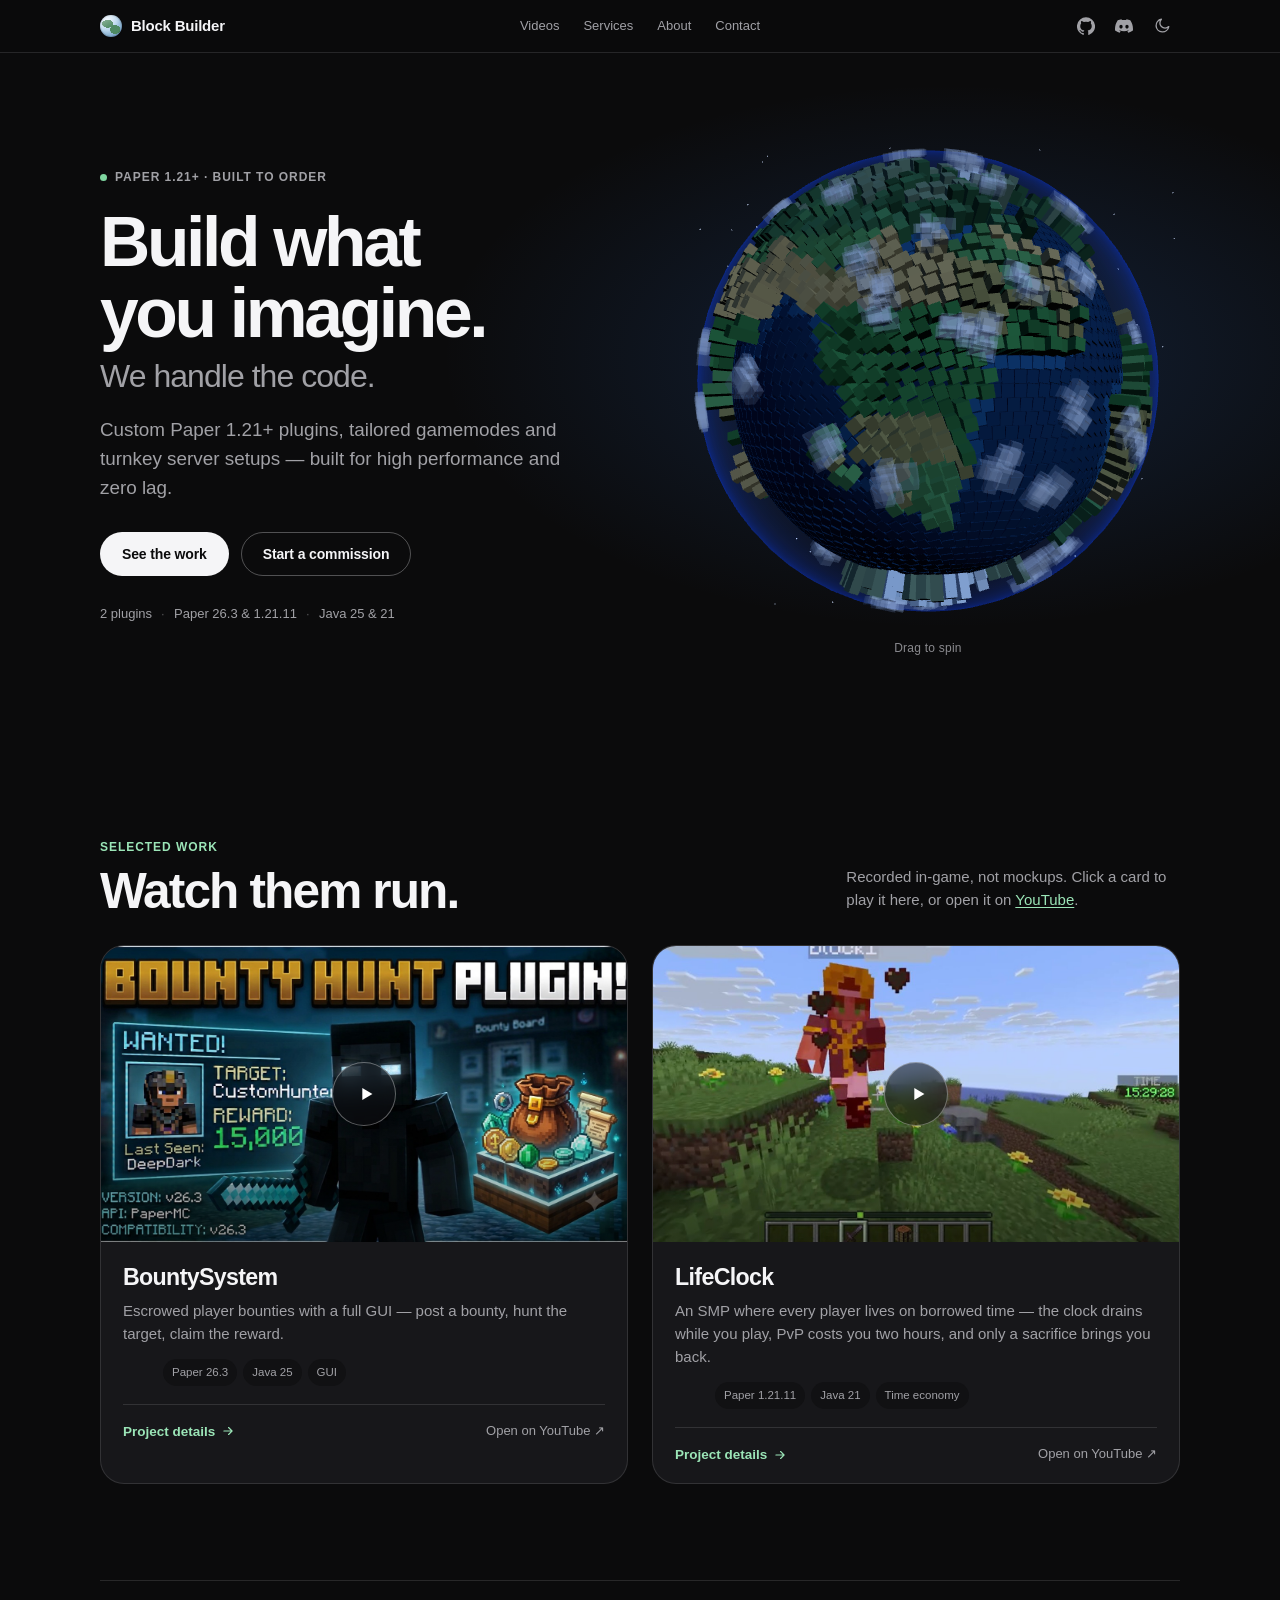
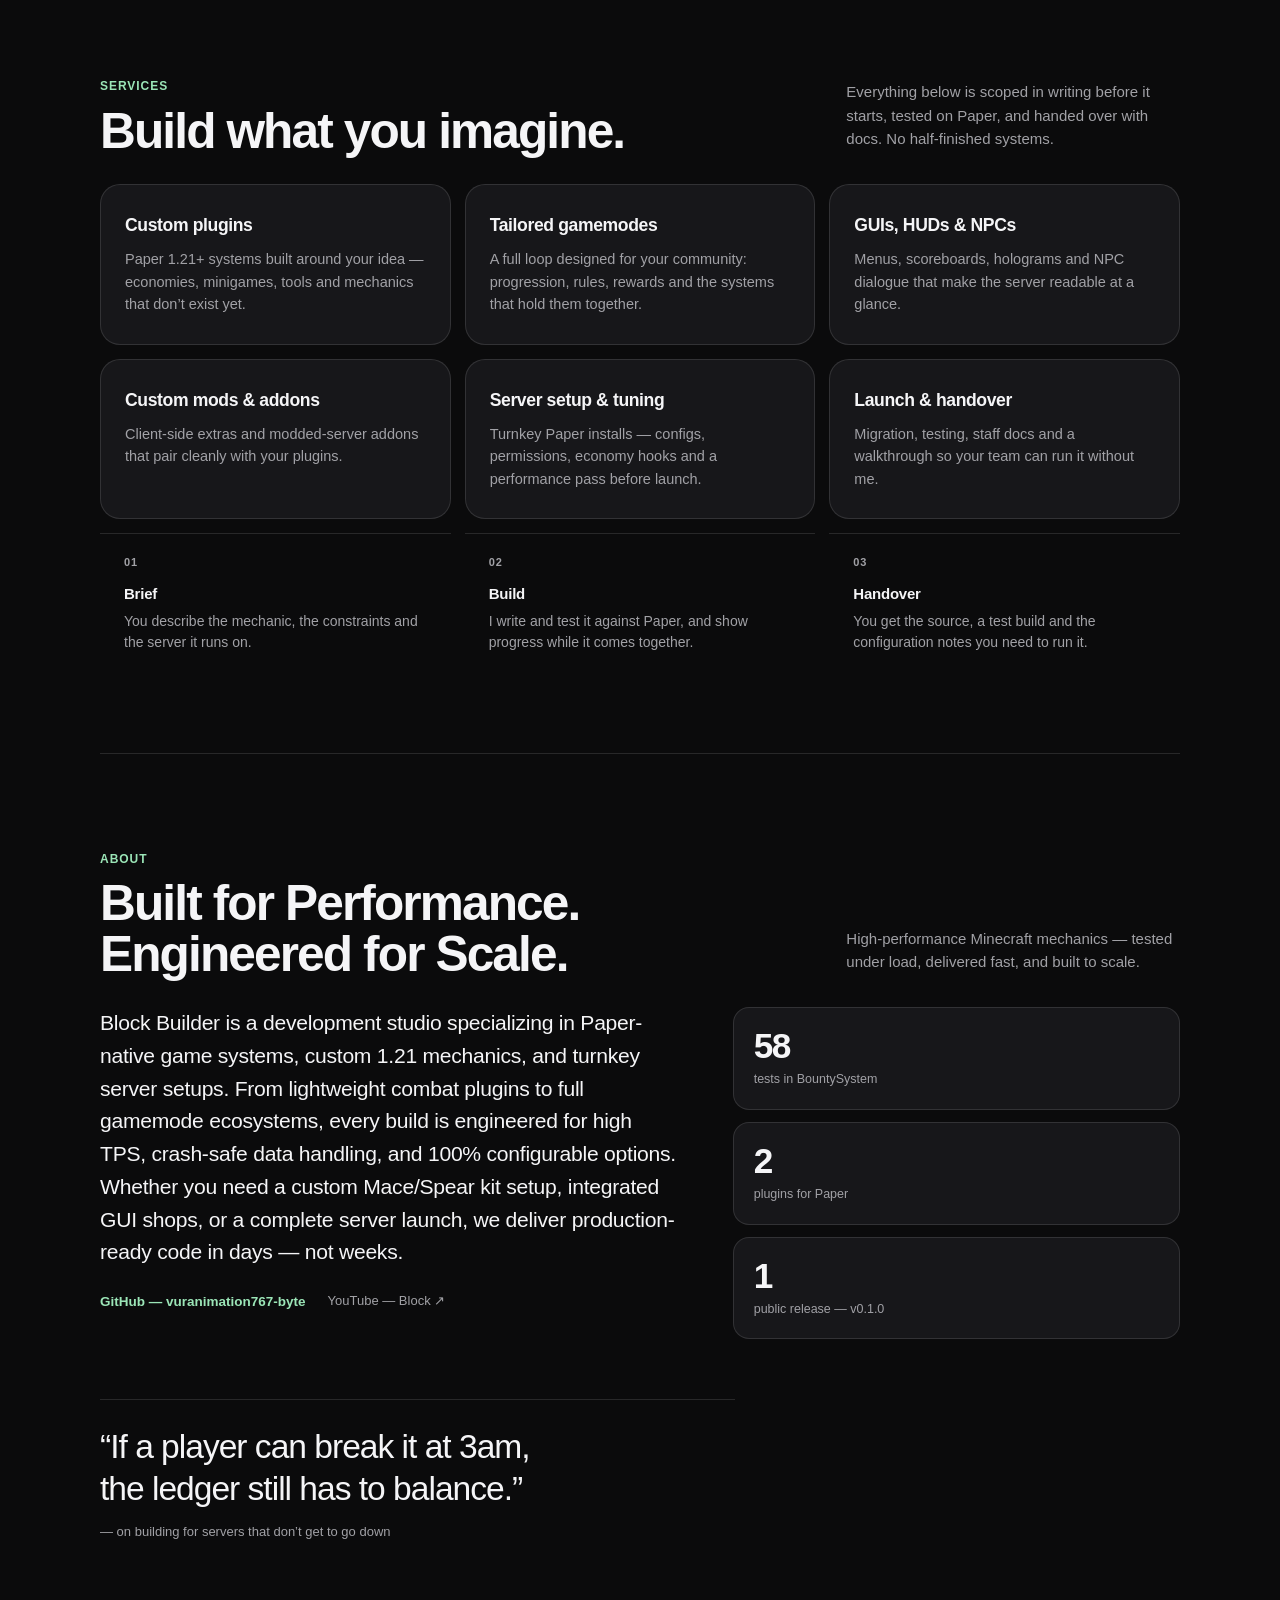
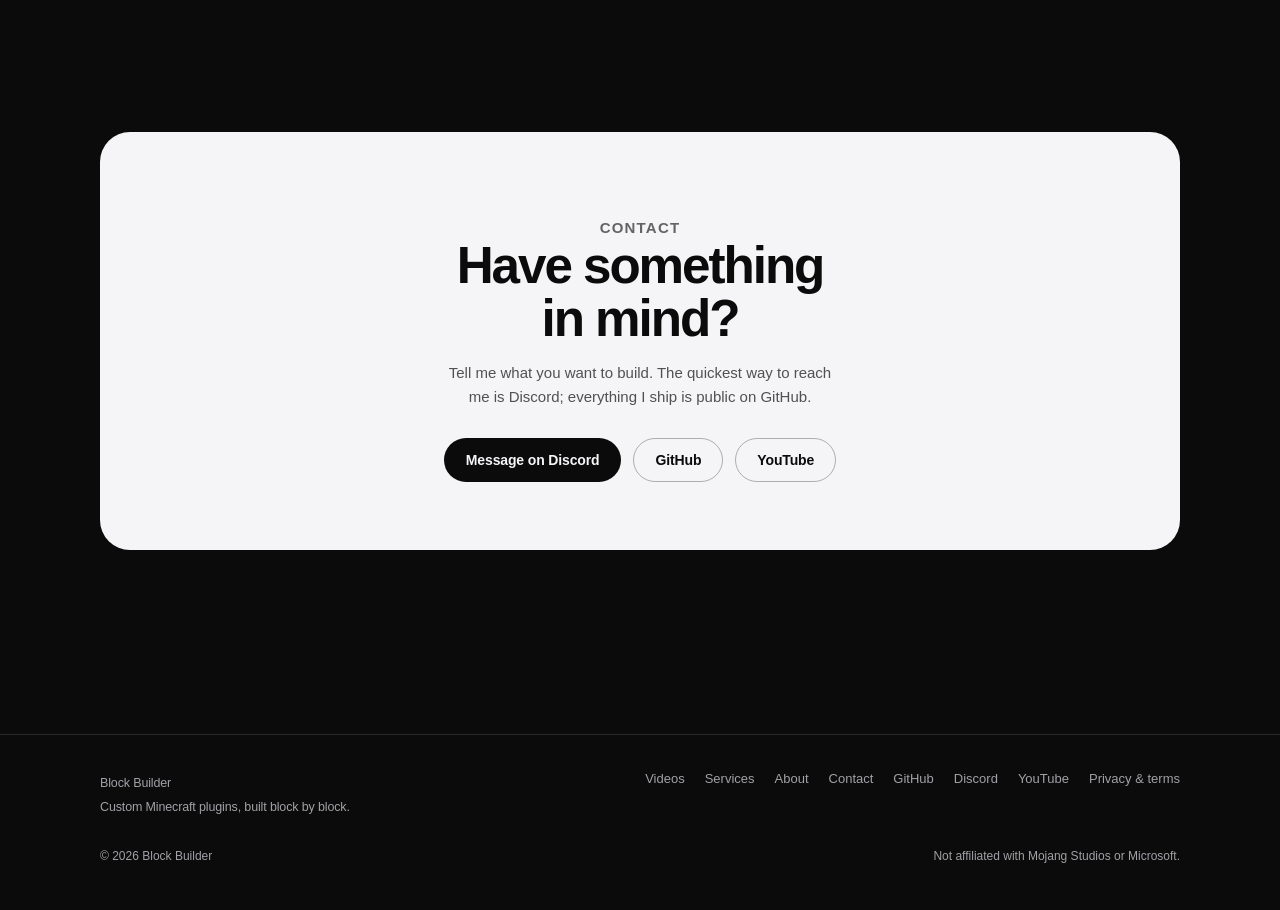
==== commit db86737a: "Slow the day/night theme fade to 1.2s with a full-palette crossfade" ====
--- a/index.html
+++ b/index.html
@@ -258,10 +258,20 @@
       if (!work) return;
       var locked = false;
       var current = "dark";
+      var fadeTimer = 0;
+
+      function fade() {
+        root.classList.add("is-theme-fading");
+        clearTimeout(fadeTimer);
+        fadeTimer = setTimeout(function () {
+          root.classList.remove("is-theme-fading");
+        }, 1300);
+      }
 
       function paint(theme) {
         if (theme === current) return;
         current = theme;
+        fade();
         root.dataset.theme = theme;
         var meta = document.querySelector('meta[name="theme-color"]');
         if (meta) meta.setAttribute("content", theme === "dark" ? "#0b0b0c" : "#fbfbfd");
@@ -271,12 +281,18 @@
         document.dispatchEvent(new CustomEvent("themechange", { detail: { theme: theme } }));
       }
 
-      document.addEventListener("click", function (event) {
-        if (event.target.closest("[data-theme-toggle]")) {
+      document.addEventListener(
+        "click",
+        function (event) {
+          if (!event.target.closest("[data-theme-toggle]")) return;
           locked = true;
-          current = root.dataset.theme;
-        }
-      });
+          fade();
+          setTimeout(function () {
+            current = root.dataset.theme;
+          }, 0);
+        },
+        true
+      );
 
       var ticking = false;
       function onScroll() {
--- a/assets/css/site.css
+++ b/assets/css/site.css
@@ -2,6 +2,18 @@
    Block Builder — public site
    The admin panel keeps using assets/css/style.css. This file is public-only.
    ========================================================================== */
+
+/* Theme switch
+   Applies only while html.is-theme-fading is on, so hover transitions stay snappy. */
+html.is-theme-fading *,
+html.is-theme-fading *::before,
+html.is-theme-fading *::after {
+  transition: background-color 1.2s cubic-bezier(0.45, 0, 0.55, 1),
+    border-color 1.2s cubic-bezier(0.45, 0, 0.55, 1),
+    color 1.2s cubic-bezier(0.45, 0, 0.55, 1),
+    fill 1.2s cubic-bezier(0.45, 0, 0.55, 1),
+    box-shadow 1.2s cubic-bezier(0.45, 0, 0.55, 1) !important;
+}
 
 /* Tokens
    ========================================================================== */
@@ -85,7 +97,7 @@
   font-optical-sizing: auto;
   -webkit-font-smoothing: antialiased;
   -moz-osx-font-smoothing: grayscale;
-  transition: background-color 0.45s ease, color 0.45s ease;
+  transition: background-color 1.2s cubic-bezier(0.45, 0, 0.55, 1), color 1.2s cubic-bezier(0.45, 0, 0.55, 1);
 }
 
 img,
@@ -181,7 +193,7 @@
   border-bottom: 1px solid var(--line);
   -webkit-backdrop-filter: saturate(180%) blur(20px);
   backdrop-filter: saturate(180%) blur(20px);
-  transition: background-color 0.45s ease, border-color 0.45s ease;
+  transition: background-color 1.2s cubic-bezier(0.45, 0, 0.55, 1), border-color 1.2s cubic-bezier(0.45, 0, 0.55, 1);
 }
 
 @supports not ((backdrop-filter: blur(1px)) or (-webkit-backdrop-filter: blur(1px))) {
@@ -654,7 +666,7 @@
   border: 1px solid var(--line);
   border-radius: 20px;
   background: var(--surface);
-  transition: background-color 0.45s ease, border-color 0.45s ease;
+  transition: background-color 1.2s cubic-bezier(0.45, 0, 0.55, 1), border-color 1.2s cubic-bezier(0.45, 0, 0.55, 1);
 }
 
 .card h3 {
@@ -965,7 +977,7 @@
   border: 1px solid var(--line);
   border-radius: var(--radius-sm);
   background: var(--surface);
-  transition: background-color 0.45s ease, border-color 0.45s ease;
+  transition: background-color 1.2s cubic-bezier(0.45, 0, 0.55, 1), border-color 1.2s cubic-bezier(0.45, 0, 0.55, 1);
 }
 
 .stat strong {
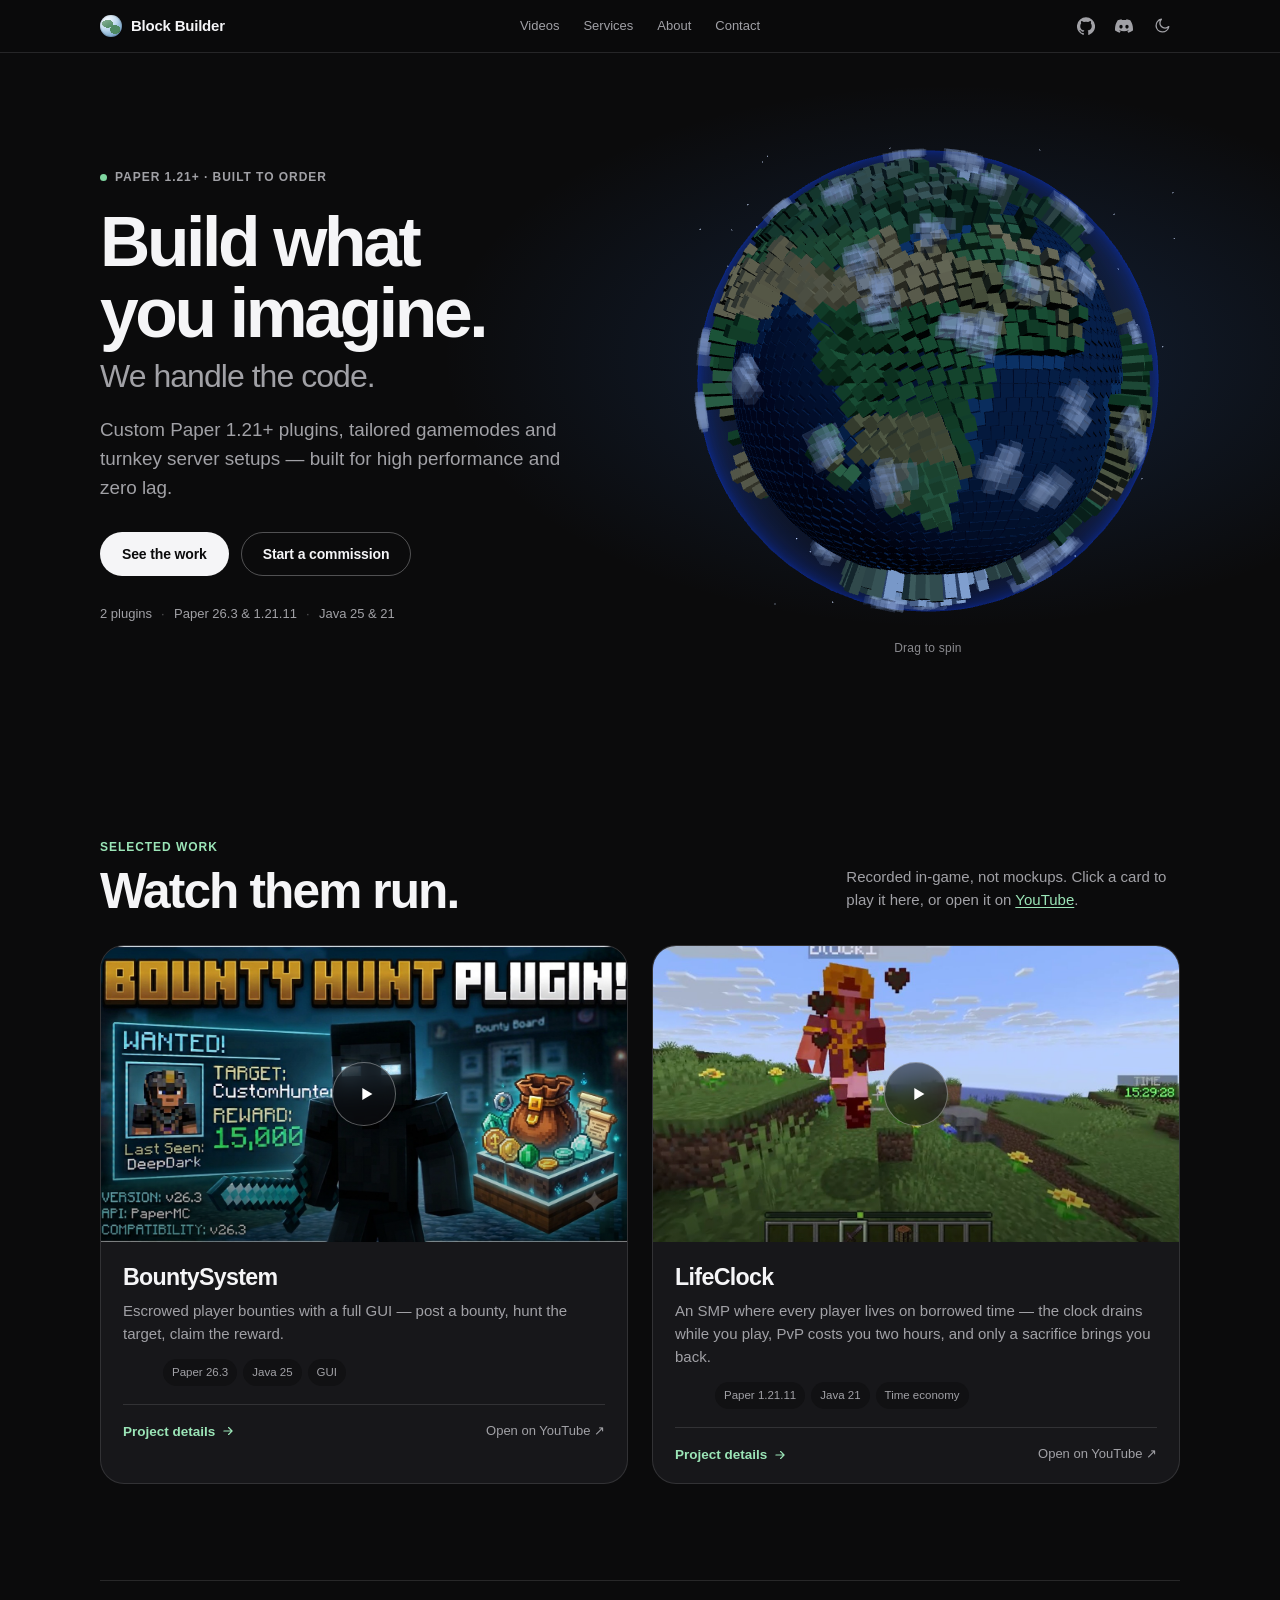
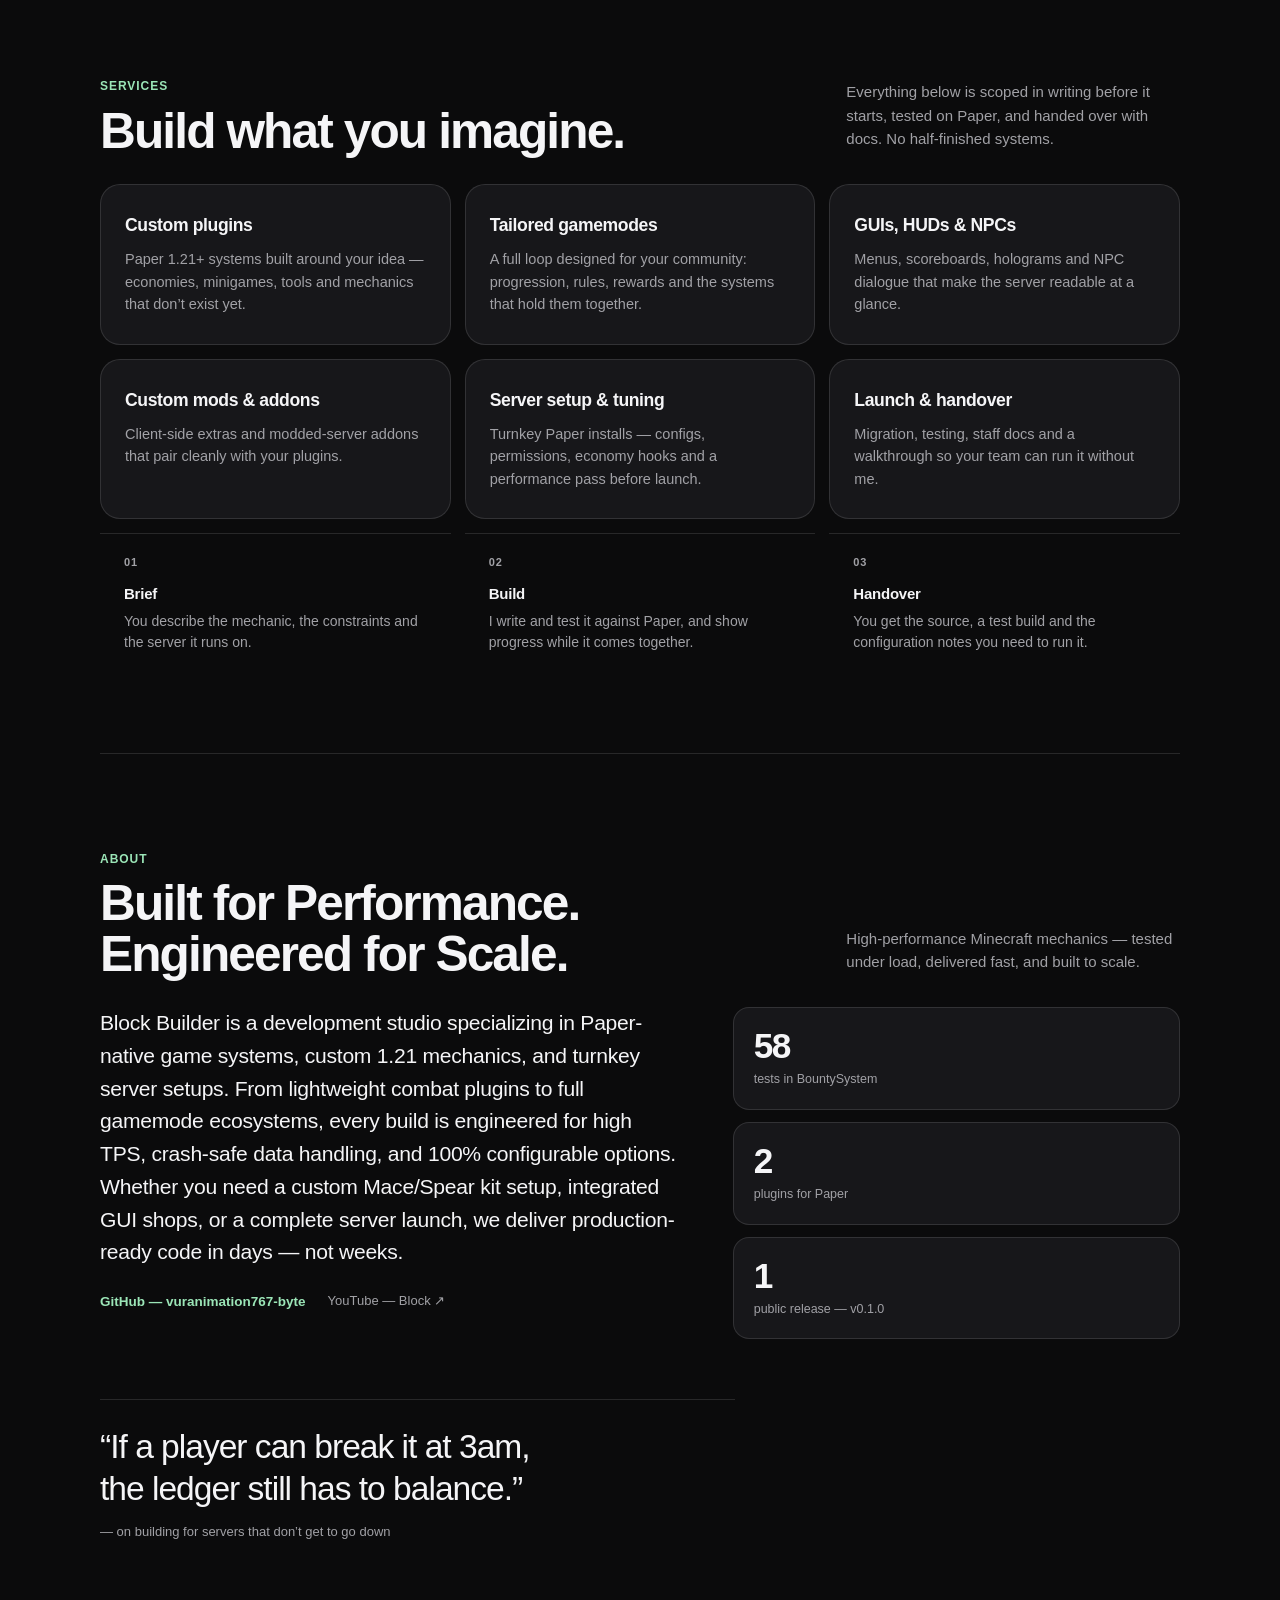
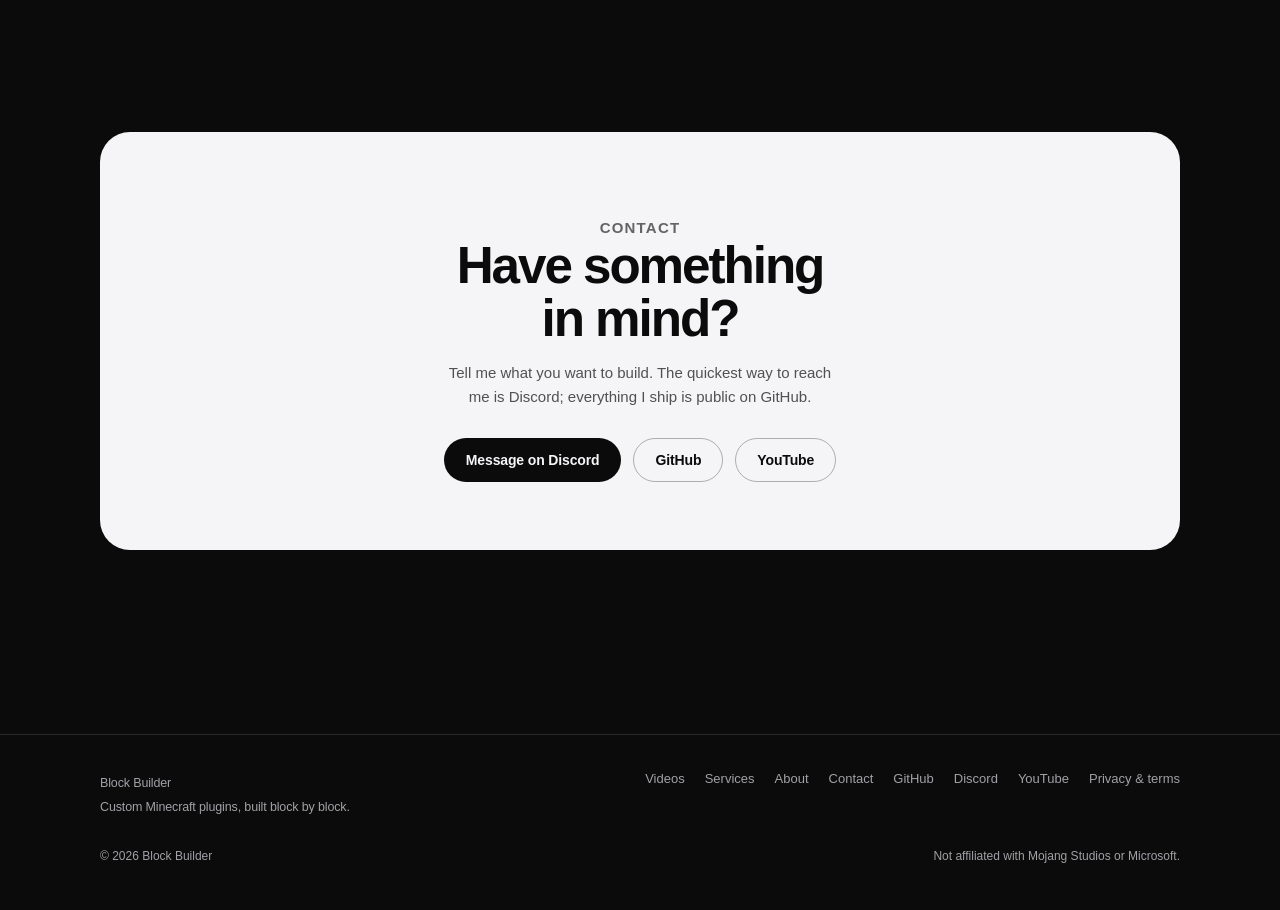
==== commit 24783209: "Fade night to day at Services with a 2.8s dawn sky" ====
--- a/index.html
+++ b/index.html
@@ -254,24 +254,25 @@
   <script>
     (function () {
       var root = document.documentElement;
-      var work = document.getElementById("videos");
-      if (!work) return;
+      var services = document.getElementById("services");
+      if (!services) return;
       var locked = false;
       var current = "dark";
       var fadeTimer = 0;
 
-      function fade() {
-        root.classList.add("is-theme-fading");
+      function fade(theme) {
+        root.classList.remove("sky-to-day", "sky-to-night");
+        root.classList.add("is-theme-fading", theme === "light" ? "sky-to-day" : "sky-to-night");
         clearTimeout(fadeTimer);
         fadeTimer = setTimeout(function () {
-          root.classList.remove("is-theme-fading");
-        }, 1300);
+          root.classList.remove("is-theme-fading", "sky-to-day", "sky-to-night");
+        }, 2950);
       }
 
       function paint(theme) {
         if (theme === current) return;
         current = theme;
-        fade();
+        fade(theme);
         root.dataset.theme = theme;
         var meta = document.querySelector('meta[name="theme-color"]');
         if (meta) meta.setAttribute("content", theme === "dark" ? "#0b0b0c" : "#fbfbfd");
@@ -286,7 +287,7 @@
         function (event) {
           if (!event.target.closest("[data-theme-toggle]")) return;
           locked = true;
-          fade();
+          fade(root.dataset.theme === "dark" ? "light" : "dark");
           setTimeout(function () {
             current = root.dataset.theme;
           }, 0);
@@ -301,7 +302,7 @@
         requestAnimationFrame(function () {
           ticking = false;
           var line = window.scrollY + window.innerHeight * 0.45;
-          paint(line >= work.offsetTop ? "light" : "dark");
+          paint(line >= services.offsetTop ? "light" : "dark");
         });
       }
 
--- a/assets/css/site.css
+++ b/assets/css/site.css
@@ -4,15 +4,61 @@
    ========================================================================== */
 
 /* Theme switch
-   Applies only while html.is-theme-fading is on, so hover transitions stay snappy. */
+   Night → dawn → day. The body animates through indigo and warm horizon
+   tones while the UI resolves a beat later, so the change reads as a sky
+   rather than a dimmer. Everything is scoped to html.is-theme-fading. */
+@keyframes sky-to-day {
+  0% {
+    background-color: #0b0b0c;
+  }
+  28% {
+    background-color: #131f33;
+  }
+  56% {
+    background-color: #66809c;
+  }
+  80% {
+    background-color: #e9e2d8;
+  }
+  100% {
+    background-color: #fbfbfd;
+  }
+}
+
+@keyframes sky-to-night {
+  0% {
+    background-color: #fbfbfd;
+  }
+  24% {
+    background-color: #e9e2d8;
+  }
+  50% {
+    background-color: #66809c;
+  }
+  76% {
+    background-color: #131f33;
+  }
+  100% {
+    background-color: #0b0b0c;
+  }
+}
+
+html.sky-to-day body {
+  animation: sky-to-day 2.8s cubic-bezier(0.65, 0, 0.35, 1) both;
+}
+
+html.sky-to-night body {
+  animation: sky-to-night 2.8s cubic-bezier(0.65, 0, 0.35, 1) both;
+}
+
 html.is-theme-fading *,
 html.is-theme-fading *::before,
 html.is-theme-fading *::after {
-  transition: background-color 1.2s cubic-bezier(0.45, 0, 0.55, 1),
-    border-color 1.2s cubic-bezier(0.45, 0, 0.55, 1),
-    color 1.2s cubic-bezier(0.45, 0, 0.55, 1),
-    fill 1.2s cubic-bezier(0.45, 0, 0.55, 1),
-    box-shadow 1.2s cubic-bezier(0.45, 0, 0.55, 1) !important;
+  transition: background-color 2.4s cubic-bezier(0.65, 0, 0.35, 1) 0.15s,
+    border-color 2.4s cubic-bezier(0.65, 0, 0.35, 1) 0.15s,
+    box-shadow 2.4s cubic-bezier(0.65, 0, 0.35, 1) 0.15s,
+    color 1.4s cubic-bezier(0.65, 0, 0.35, 1) 1.1s,
+    fill 1.4s cubic-bezier(0.65, 0, 0.35, 1) 1.1s !important;
 }
 
 /* Tokens
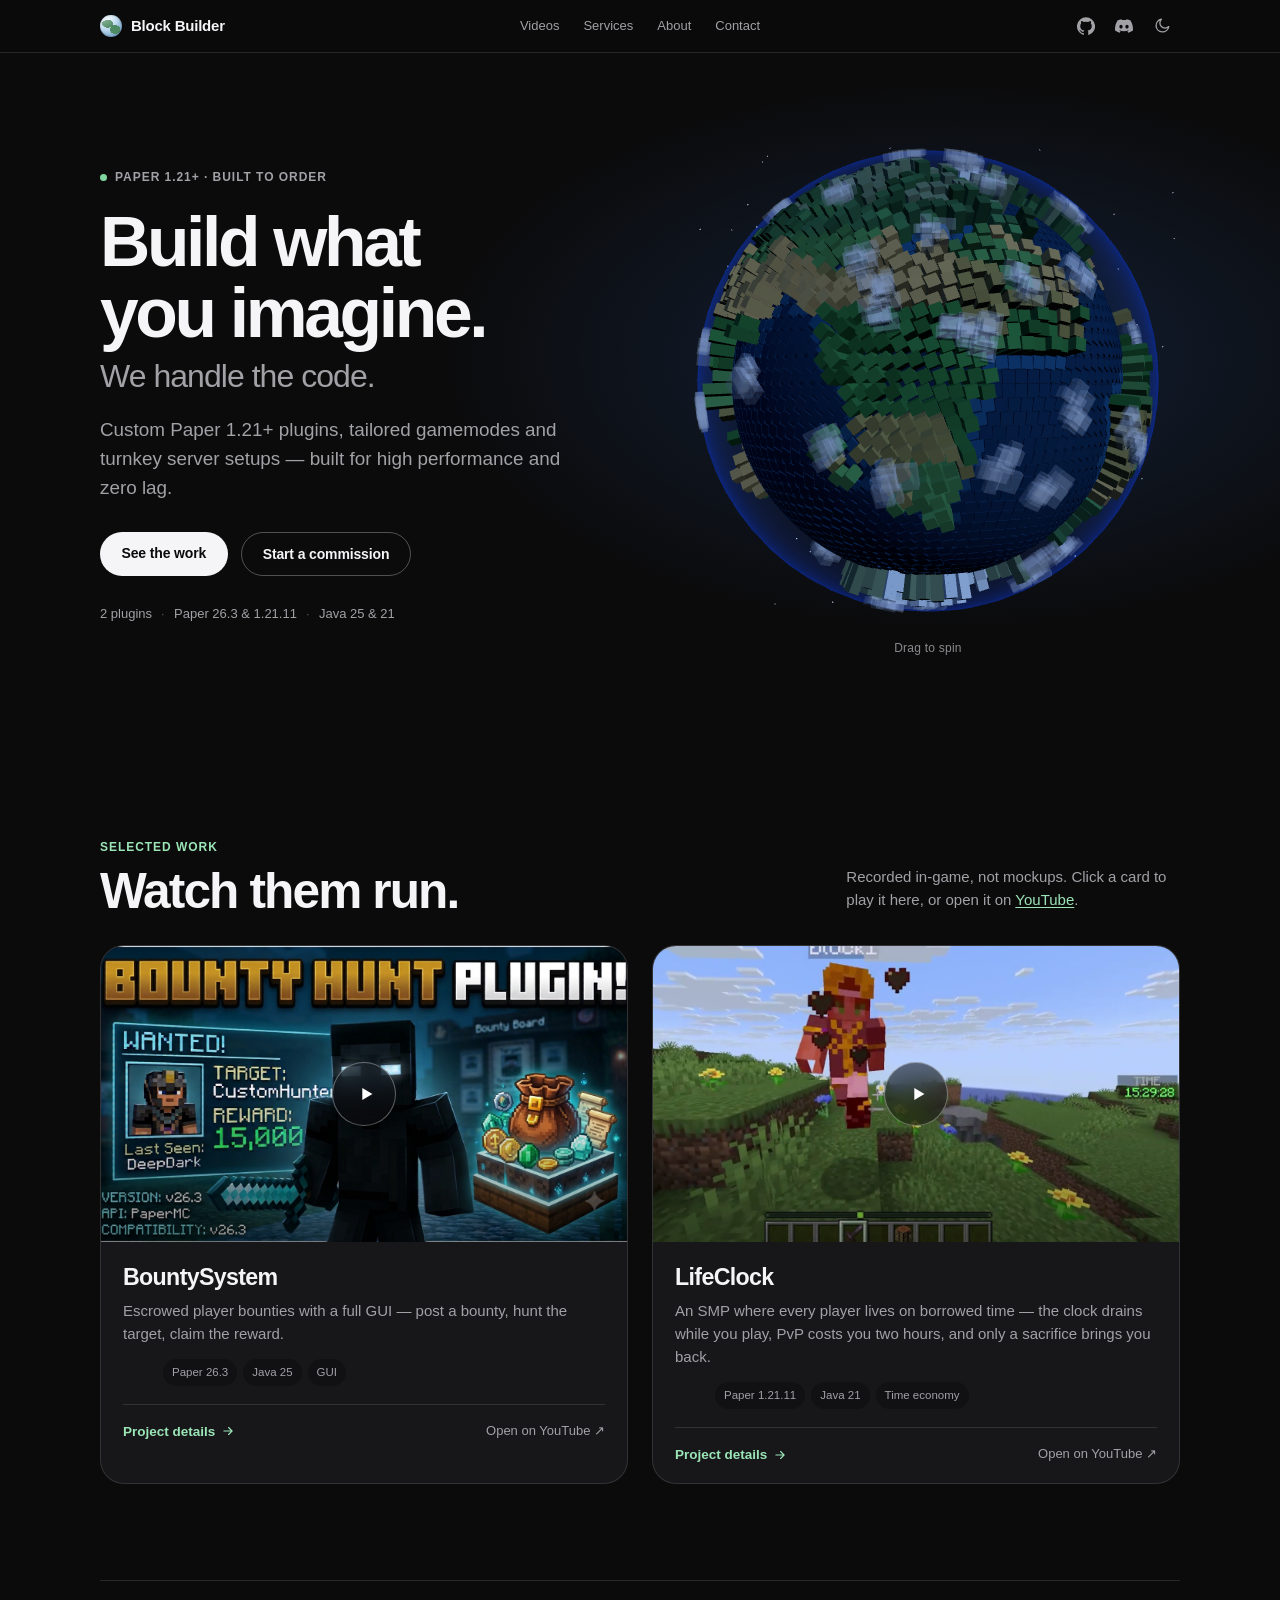
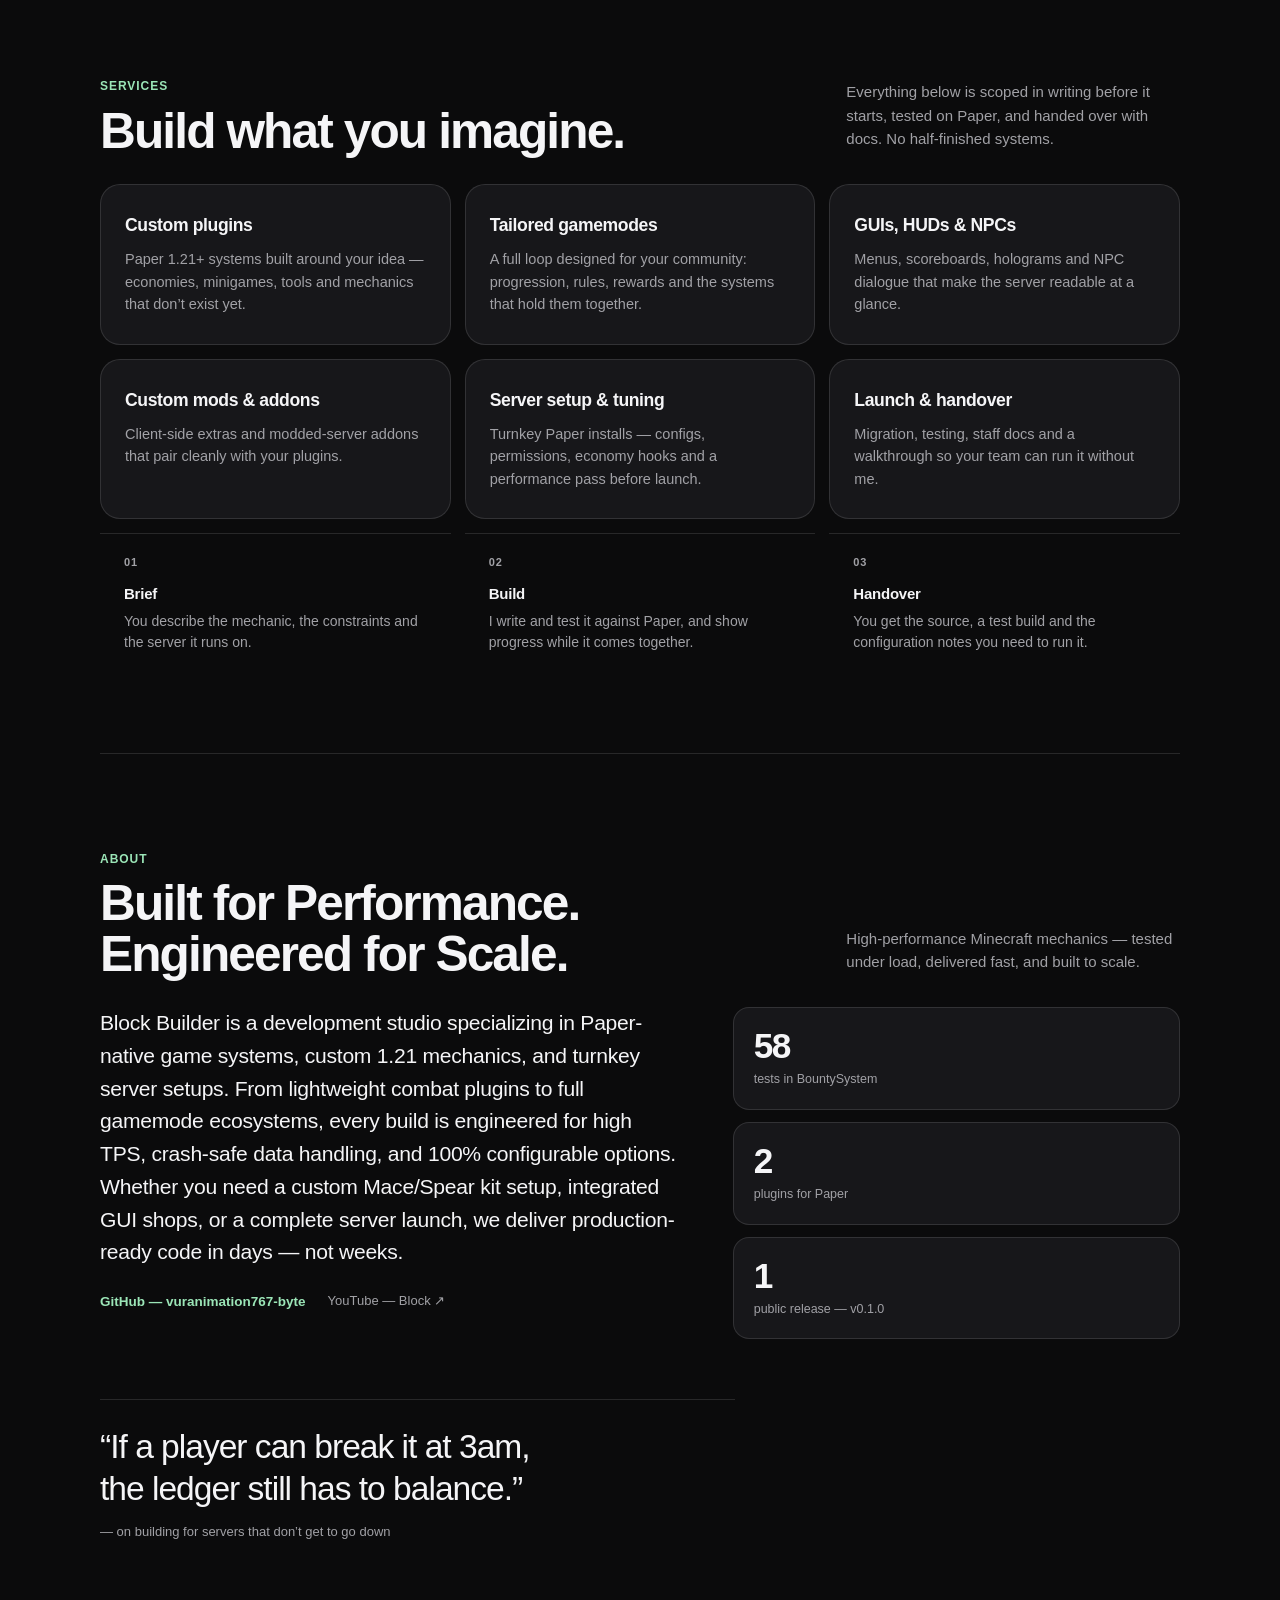
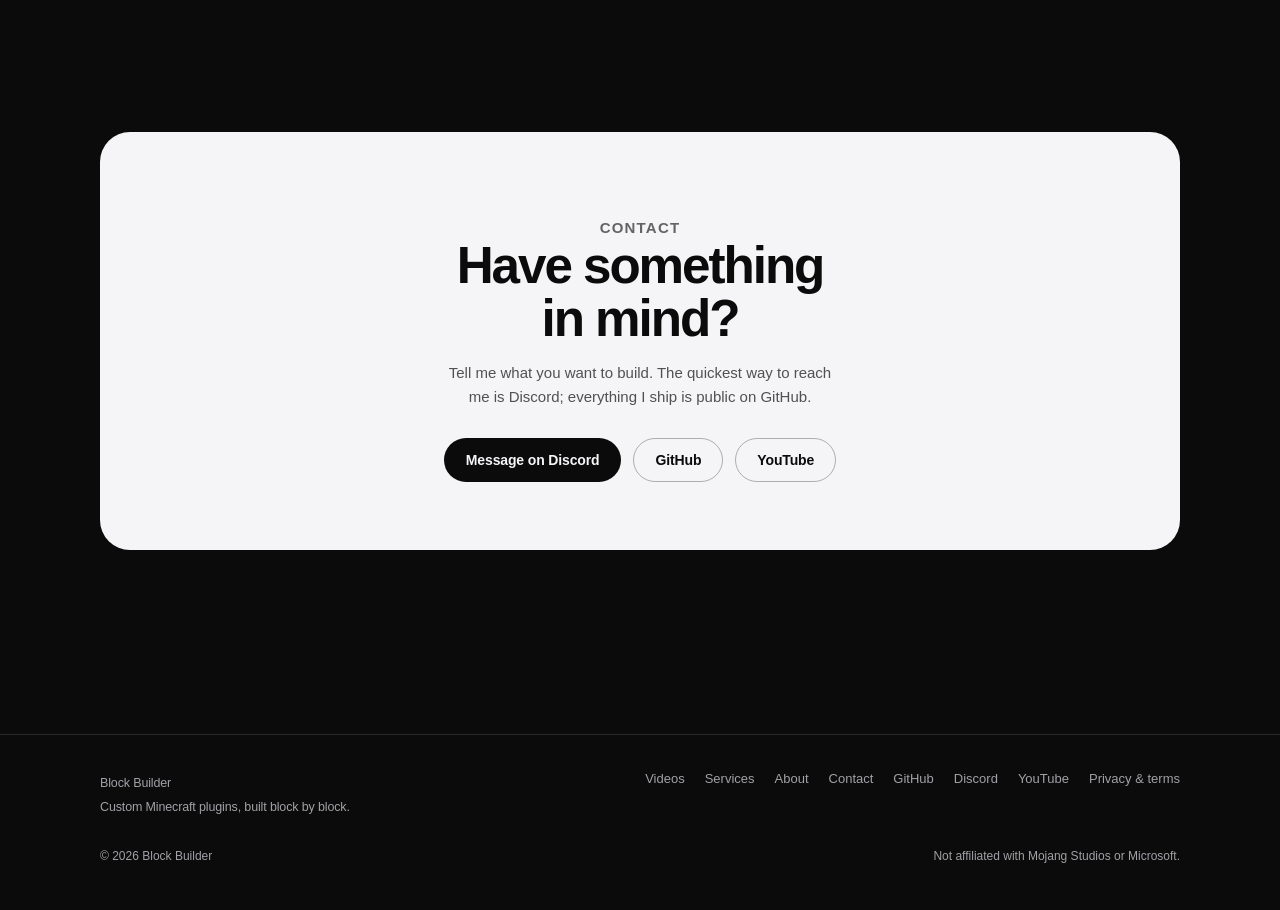
==== commit b4f63ce2: "Keep the site dark: drop the scroll day/night fade" ====
--- a/index.html
+++ b/index.html
@@ -14,7 +14,9 @@
   <meta name="theme-color" content="#0b0b0c">
   <link rel="icon" href="assets/favicon.svg" type="image/svg+xml">
   <script>
-    document.documentElement.dataset.theme = "dark";
+    document.documentElement.dataset.theme = (function () {
+      try { return localStorage.getItem("theme") || "dark"; } catch (e) { return "dark"; }
+    })();
     document.documentElement.classList.add("js");
   </script>
   <link rel="stylesheet" href="assets/css/site.css">
@@ -251,64 +253,5 @@
 
   <script type="module" src="assets/js/gallery.js"></script>
   <script type="module" src="assets/js/globe.js"></script>
-  <script>
-    (function () {
-      var root = document.documentElement;
-      var services = document.getElementById("services");
-      if (!services) return;
-      var locked = false;
-      var current = "dark";
-      var fadeTimer = 0;
-
-      function fade(theme) {
-        root.classList.remove("sky-to-day", "sky-to-night");
-        root.classList.add("is-theme-fading", theme === "light" ? "sky-to-day" : "sky-to-night");
-        clearTimeout(fadeTimer);
-        fadeTimer = setTimeout(function () {
-          root.classList.remove("is-theme-fading", "sky-to-day", "sky-to-night");
-        }, 2950);
-      }
-
-      function paint(theme) {
-        if (theme === current) return;
-        current = theme;
-        fade(theme);
-        root.dataset.theme = theme;
-        var meta = document.querySelector('meta[name="theme-color"]');
-        if (meta) meta.setAttribute("content", theme === "dark" ? "#0b0b0c" : "#fbfbfd");
-        document.querySelectorAll("[data-theme-toggle]").forEach(function (btn) {
-          btn.setAttribute("aria-label", theme === "dark" ? "Switch to light theme" : "Switch to dark theme");
-        });
-        document.dispatchEvent(new CustomEvent("themechange", { detail: { theme: theme } }));
-      }
-
-      document.addEventListener(
-        "click",
-        function (event) {
-          if (!event.target.closest("[data-theme-toggle]")) return;
-          locked = true;
-          fade(root.dataset.theme === "dark" ? "light" : "dark");
-          setTimeout(function () {
-            current = root.dataset.theme;
-          }, 0);
-        },
-        true
-      );
-
-      var ticking = false;
-      function onScroll() {
-        if (locked || ticking) return;
-        ticking = true;
-        requestAnimationFrame(function () {
-          ticking = false;
-          var line = window.scrollY + window.innerHeight * 0.45;
-          paint(line >= services.offsetTop ? "light" : "dark");
-        });
-      }
-
-      window.addEventListener("scroll", onScroll, { passive: true });
-      onScroll();
-    })();
-  </script>
 </body>
 </html>
--- a/assets/css/site.css
+++ b/assets/css/site.css
@@ -2,64 +2,6 @@
    Block Builder — public site
    The admin panel keeps using assets/css/style.css. This file is public-only.
    ========================================================================== */
-
-/* Theme switch
-   Night → dawn → day. The body animates through indigo and warm horizon
-   tones while the UI resolves a beat later, so the change reads as a sky
-   rather than a dimmer. Everything is scoped to html.is-theme-fading. */
-@keyframes sky-to-day {
-  0% {
-    background-color: #0b0b0c;
-  }
-  28% {
-    background-color: #131f33;
-  }
-  56% {
-    background-color: #66809c;
-  }
-  80% {
-    background-color: #e9e2d8;
-  }
-  100% {
-    background-color: #fbfbfd;
-  }
-}
-
-@keyframes sky-to-night {
-  0% {
-    background-color: #fbfbfd;
-  }
-  24% {
-    background-color: #e9e2d8;
-  }
-  50% {
-    background-color: #66809c;
-  }
-  76% {
-    background-color: #131f33;
-  }
-  100% {
-    background-color: #0b0b0c;
-  }
-}
-
-html.sky-to-day body {
-  animation: sky-to-day 2.8s cubic-bezier(0.65, 0, 0.35, 1) both;
-}
-
-html.sky-to-night body {
-  animation: sky-to-night 2.8s cubic-bezier(0.65, 0, 0.35, 1) both;
-}
-
-html.is-theme-fading *,
-html.is-theme-fading *::before,
-html.is-theme-fading *::after {
-  transition: background-color 2.4s cubic-bezier(0.65, 0, 0.35, 1) 0.15s,
-    border-color 2.4s cubic-bezier(0.65, 0, 0.35, 1) 0.15s,
-    box-shadow 2.4s cubic-bezier(0.65, 0, 0.35, 1) 0.15s,
-    color 1.4s cubic-bezier(0.65, 0, 0.35, 1) 1.1s,
-    fill 1.4s cubic-bezier(0.65, 0, 0.35, 1) 1.1s !important;
-}
 
 /* Tokens
    ========================================================================== */
@@ -143,7 +85,7 @@
   font-optical-sizing: auto;
   -webkit-font-smoothing: antialiased;
   -moz-osx-font-smoothing: grayscale;
-  transition: background-color 1.2s cubic-bezier(0.45, 0, 0.55, 1), color 1.2s cubic-bezier(0.45, 0, 0.55, 1);
+  transition: background-color 0.3s ease, color 0.3s ease;
 }
 
 img,
@@ -239,7 +181,7 @@
   border-bottom: 1px solid var(--line);
   -webkit-backdrop-filter: saturate(180%) blur(20px);
   backdrop-filter: saturate(180%) blur(20px);
-  transition: background-color 1.2s cubic-bezier(0.45, 0, 0.55, 1), border-color 1.2s cubic-bezier(0.45, 0, 0.55, 1);
+  transition: background-color 0.3s ease, border-color 0.3s ease;
 }
 
 @supports not ((backdrop-filter: blur(1px)) or (-webkit-backdrop-filter: blur(1px))) {
@@ -712,7 +654,7 @@
   border: 1px solid var(--line);
   border-radius: 20px;
   background: var(--surface);
-  transition: background-color 1.2s cubic-bezier(0.45, 0, 0.55, 1), border-color 1.2s cubic-bezier(0.45, 0, 0.55, 1);
+  transition: background-color 0.3s ease, border-color 0.3s ease;
 }
 
 .card h3 {
@@ -1023,7 +965,7 @@
   border: 1px solid var(--line);
   border-radius: var(--radius-sm);
   background: var(--surface);
-  transition: background-color 1.2s cubic-bezier(0.45, 0, 0.55, 1), border-color 1.2s cubic-bezier(0.45, 0, 0.55, 1);
+  transition: background-color 0.3s ease, border-color 0.3s ease;
 }
 
 .stat strong {
